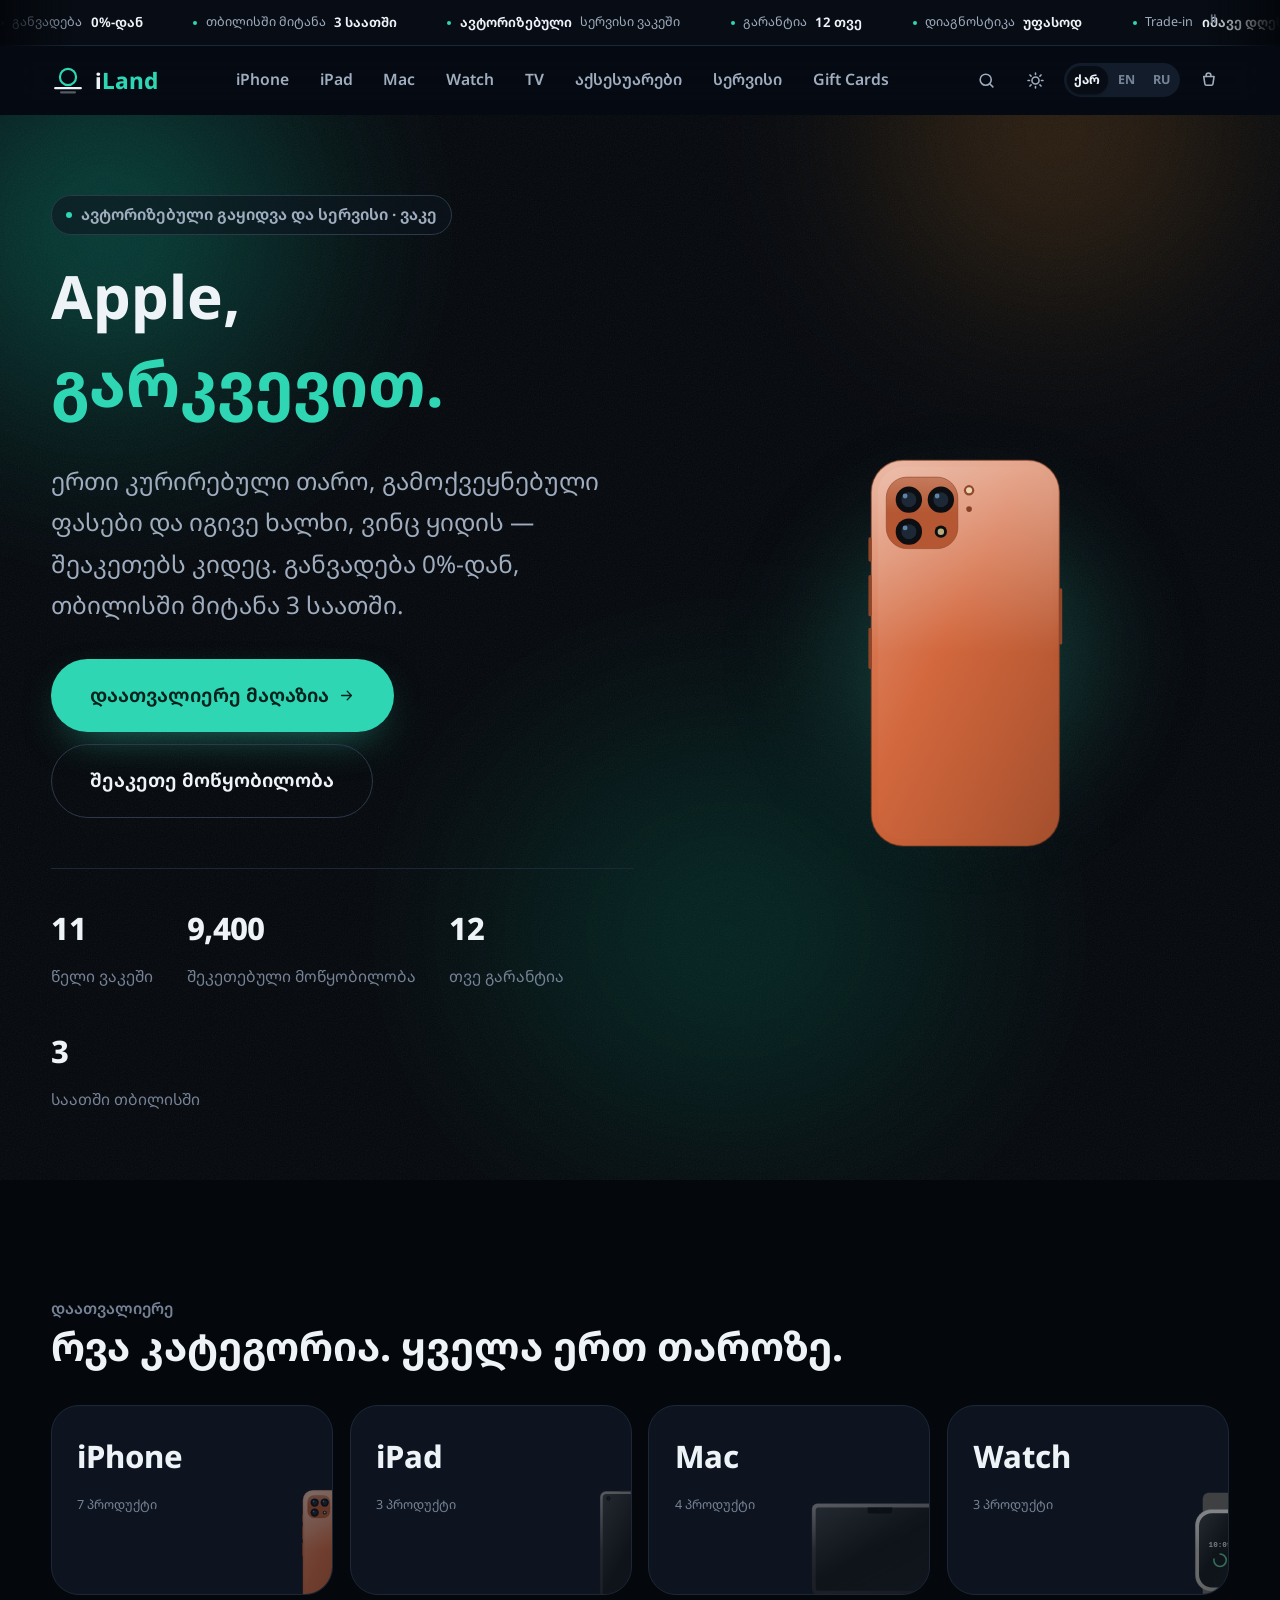
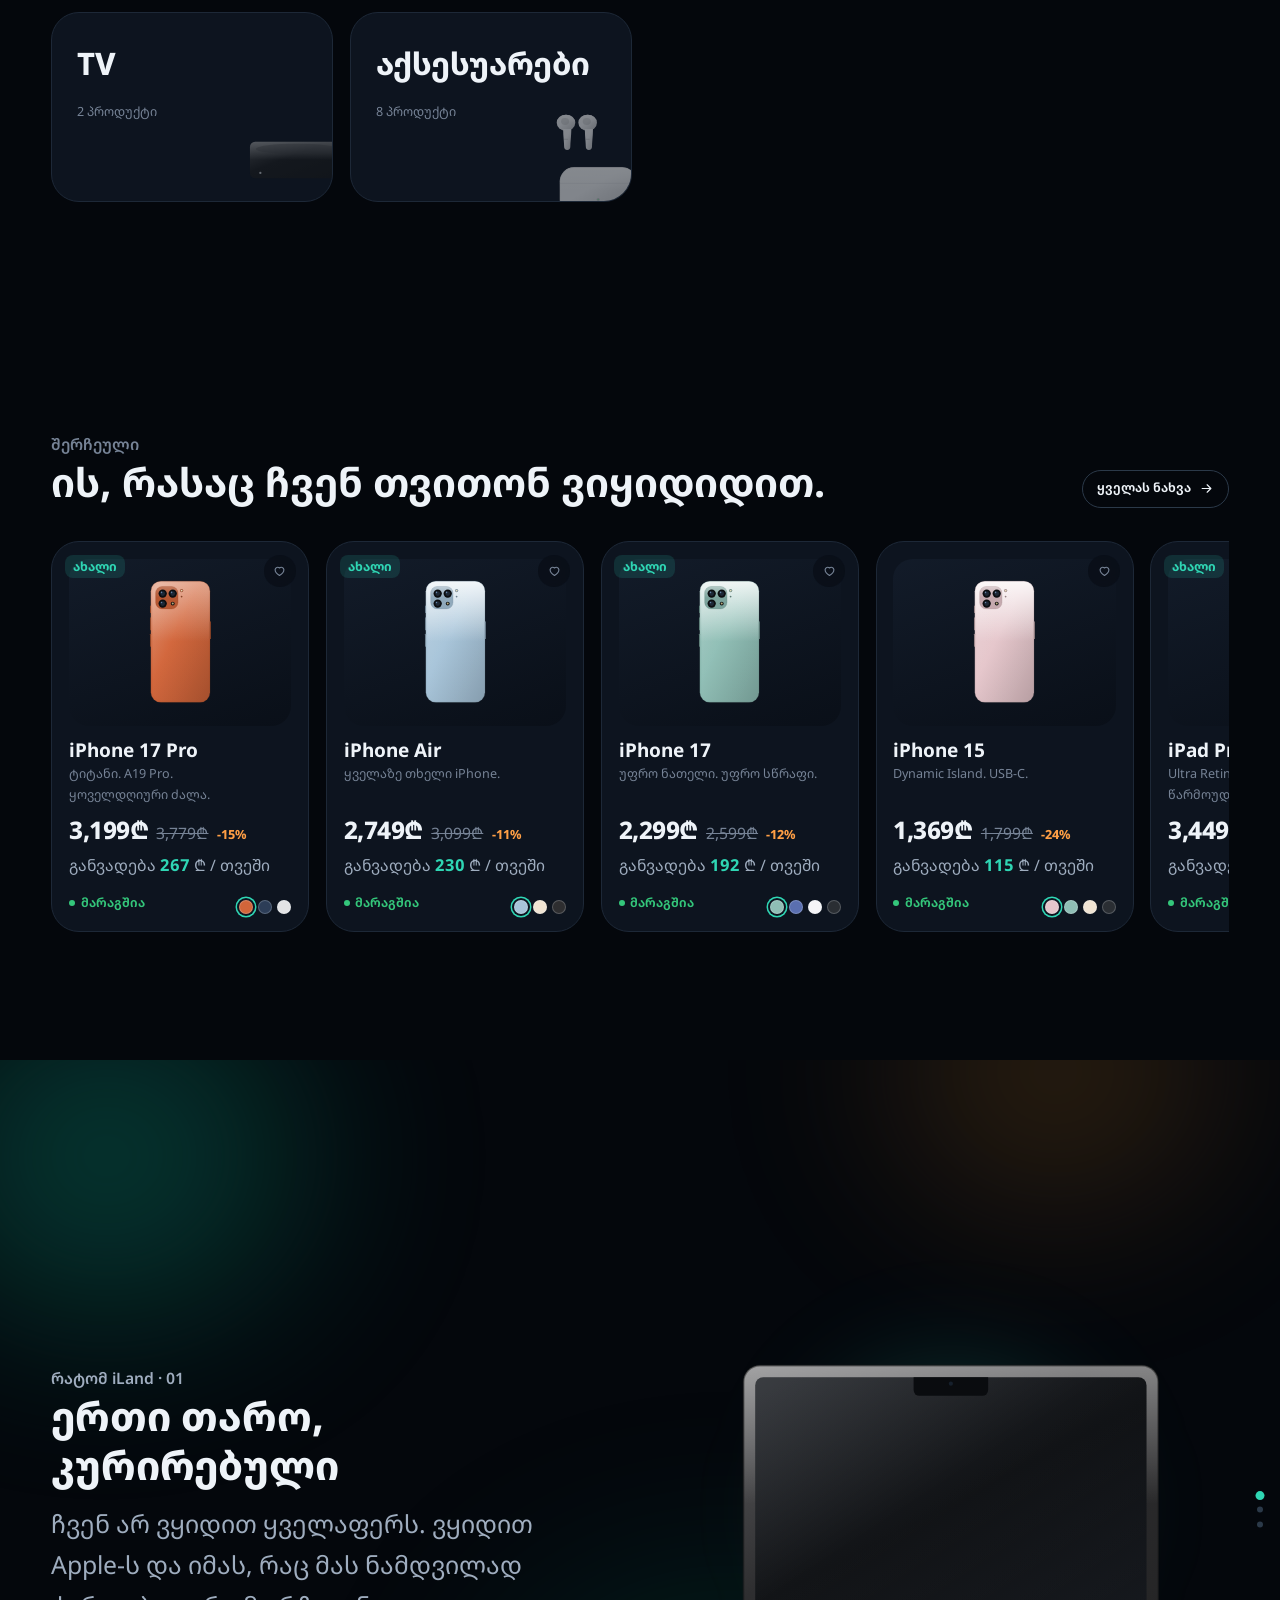
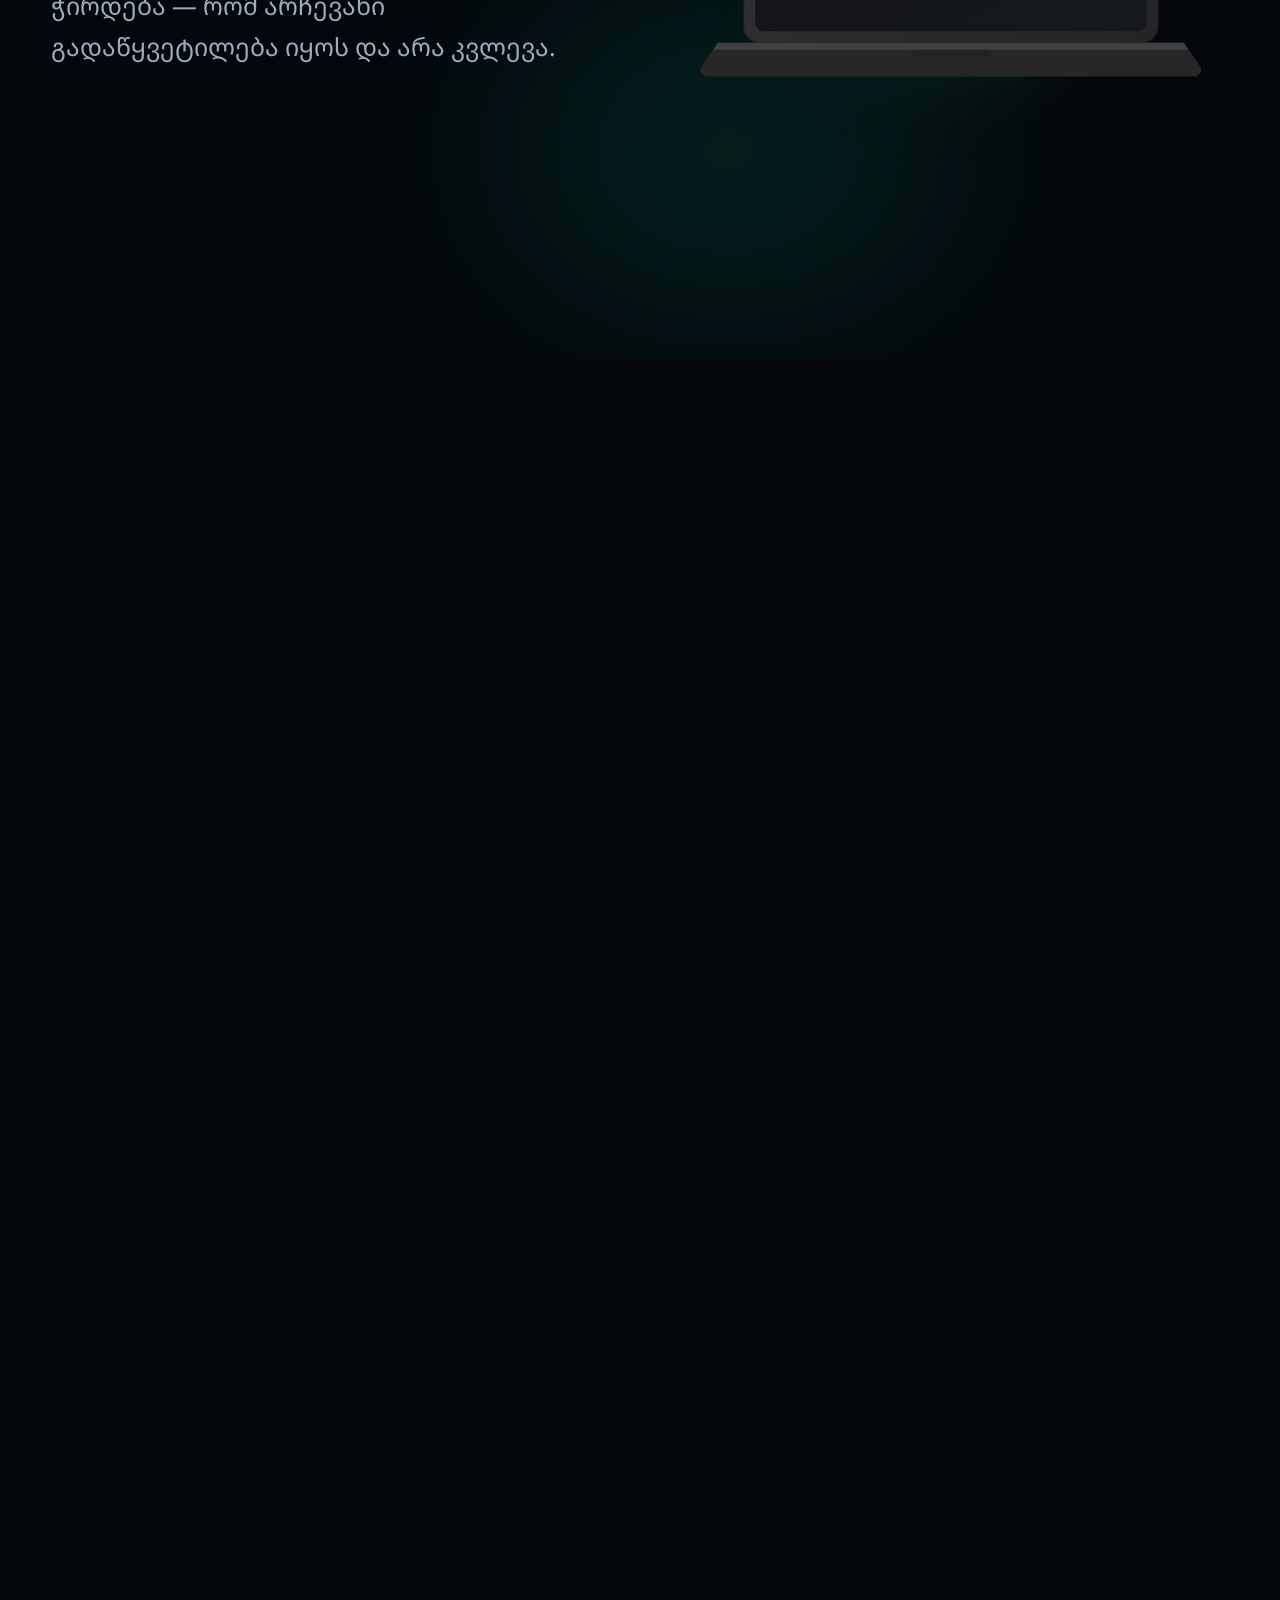
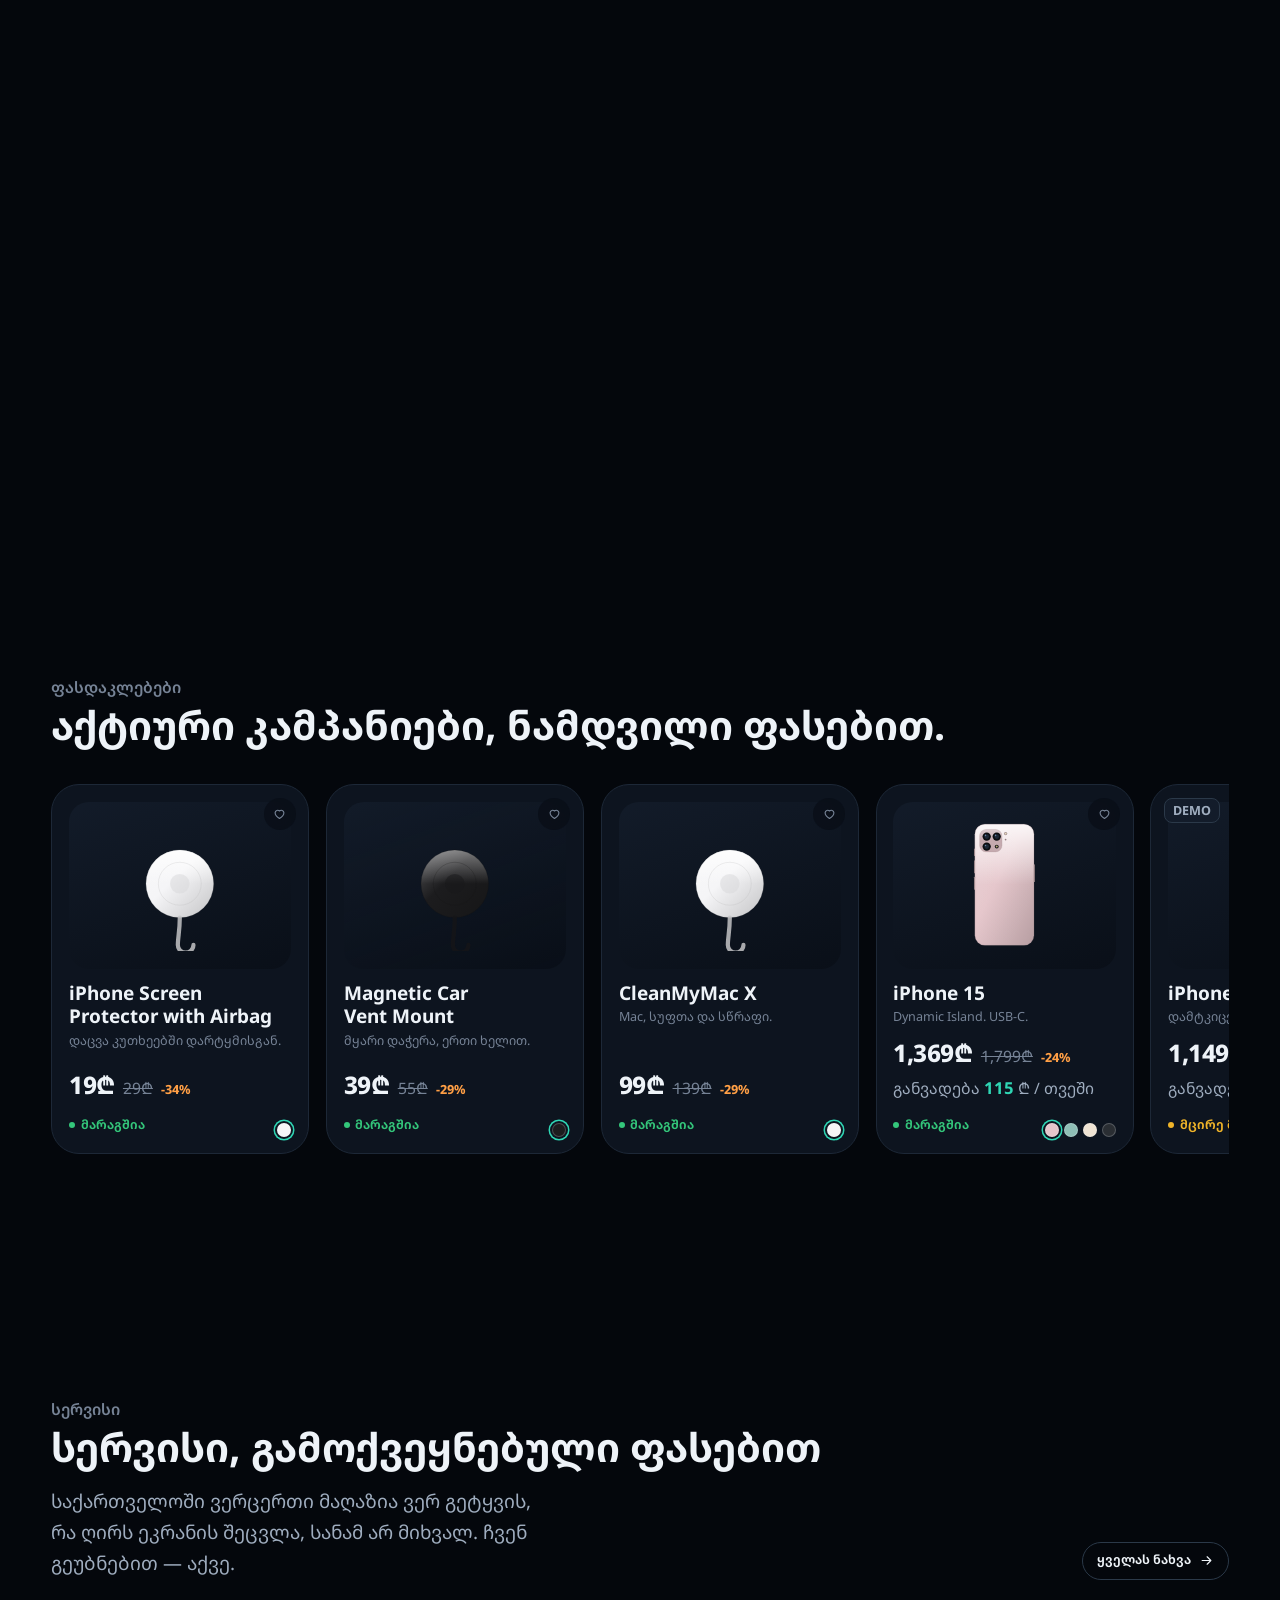
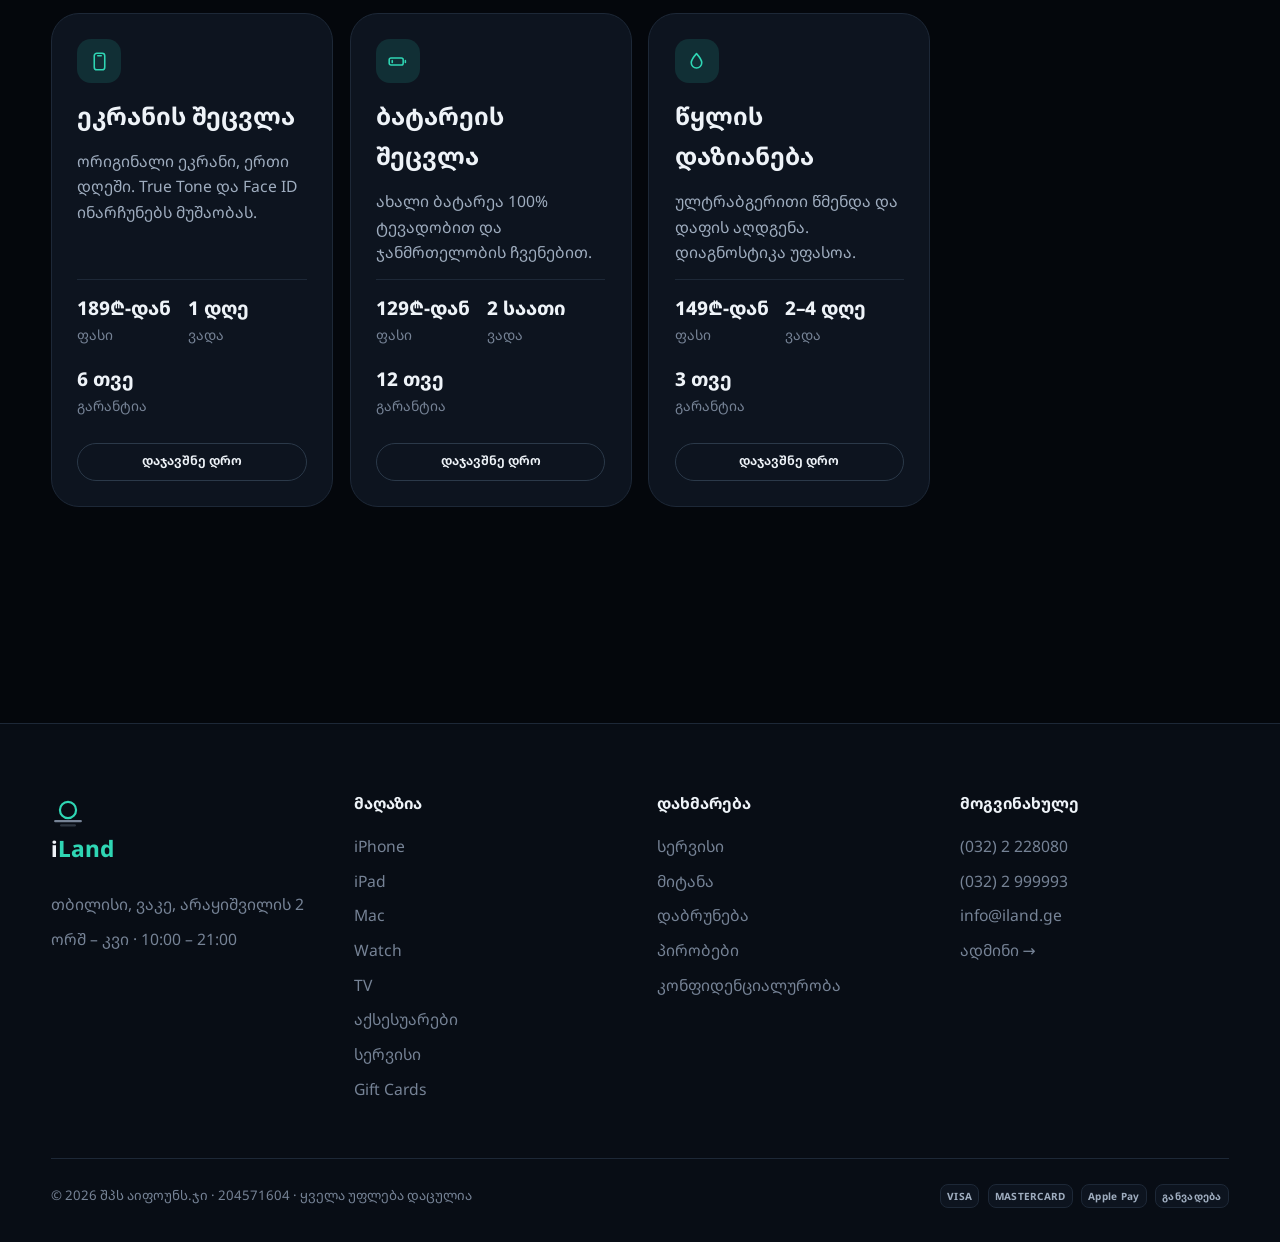
==== demo/index.html @ b112982d "iLand rebrand: brandbook, storefront demo and CMS panel Replaces the Bootstrap 4 + jQuery site with " ====
<!doctype html>
<html lang="ka" data-theme="dark">
<head>
<meta charset="utf-8">
<meta name="viewport" content="width=device-width, initial-scale=1, viewport-fit=cover">
<title>iLand — Apple საქართველოში</title>
<meta name="description" content="iLand — Apple-ის ავტორიზებული გაყიდვა და სერვისი თბილისში. განვადება 0%-დან, ორიგინალი ნაწილები, 12 თვე გარანტია.">
<meta name="theme-color" content="#04070C">
<link rel="icon" href="data:image/svg+xml,%3Csvg xmlns='http://www.w3.org/2000/svg' viewBox='0 0 32 32'%3E%3Crect width='32' height='32' rx='8' fill='%2304070C'/%3E%3Cpath d='M6 20h20' stroke='%232FD6B4' stroke-width='2.5' stroke-linecap='round'/%3E%3Ccircle cx='16' cy='13' r='5' fill='none' stroke='%232FD6B4' stroke-width='2.5'/%3E%3C/svg%3E">
<link rel="preconnect" href="https://fonts.googleapis.com">
<link rel="preconnect" href="https://fonts.gstatic.com" crossorigin>
<link rel="stylesheet" href="css/tokens.css">
<link rel="stylesheet" href="css/app.css">
</head>
<body>

<a class="skip" href="#main">გადადი მთავარ შიგთავსზე</a>
<div class="progress" aria-hidden="true"></div>

<!-- ── announcement ─────────────────────────────────────────────────────── -->
<div class="marquee" id="marquee" style="position:relative">
  <div class="marquee__track" id="marqueeTrack"></div>
  <button class="marquee__pause" id="marqueePause" aria-pressed="false" aria-label="შეაჩერე ლენტა">⏸</button>
</div>

<!-- ── navigation ───────────────────────────────────────────────────────── -->
<header class="nav" id="nav">
  <div class="wrap nav__inner">
    <a href="#/" class="logo" aria-label="iLand — მთავარი">
      <svg viewBox="0 0 40 40" fill="none" aria-hidden="true">
        <circle class="logo__ring" cx="20" cy="16.5" r="9.5" stroke="currentColor" stroke-width="2.6"
                style="color:var(--accent)" stroke-linecap="round" transform="rotate(-90 20 16.5)"/>
        <path d="M5 29.5h30" stroke="var(--text)" stroke-width="2.8" stroke-linecap="round"/>
        <path d="M12 34.5h16" stroke="var(--text)" stroke-width="2.8" stroke-linecap="round" opacity=".35"/>
      </svg>
      <span class="logo__word">i<b>Land</b></span>
    </a>

    <nav class="nav__list" id="navList" aria-label="კატეგორიები"></nav>

    <div class="nav__tools" style="position:relative">
      <button class="icon-btn nav__burger" id="menuBtn" aria-label="მენიუ" aria-expanded="false">
        <svg viewBox="0 0 24 24" fill="none" stroke="currentColor" stroke-width="2" stroke-linecap="round">
          <path d="M4 7h16M4 12h16M4 17h16"/>
        </svg>
      </button>
      <button class="icon-btn" id="searchBtn" aria-label="ძებნა" aria-expanded="false">
        <svg viewBox="0 0 24 24" fill="none" stroke="currentColor" stroke-width="2" stroke-linecap="round">
          <circle cx="11" cy="11" r="7"/><path d="m20 20-3.6-3.6"/>
        </svg>
      </button>

      <button class="icon-btn" id="themeBtn" aria-label="თემის შეცვლა">
        <svg viewBox="0 0 24 24" fill="none" stroke="currentColor" stroke-width="2" stroke-linecap="round" id="themeIcon">
          <circle cx="12" cy="12" r="4.5"/>
          <path d="M12 2.5v2M12 19.5v2M2.5 12h2M19.5 12h2M5 5l1.4 1.4M17.6 17.6 19 19M19 5l-1.4 1.4M6.4 17.6 5 19"/>
        </svg>
      </button>

      <div class="lang" role="group" aria-label="ენა">
        <button data-lang="ka" aria-pressed="true">ქარ</button>
        <button data-lang="en" aria-pressed="false">EN</button>
        <button data-lang="ru" aria-pressed="false">RU</button>
      </div>

      <button class="icon-btn" id="cartBtn" aria-label="კალათა">
        <svg viewBox="0 0 24 24" fill="none" stroke="currentColor" stroke-width="2" stroke-linecap="round" stroke-linejoin="round">
          <path d="M6 7h13l-1.4 9.3a2 2 0 0 1-2 1.7H9.4a2 2 0 0 1-2-1.7L6 7Z"/>
          <path d="M9 7V5.5a3 3 0 0 1 6 0V7"/>
        </svg>
        <span class="cart-count" id="cartCount" data-n="0">0</span>
      </button>

      <div class="search-pop hide" id="searchPop">
        <input type="search" id="searchInput" placeholder="მოძებნე პროდუქტი…" autocomplete="off" aria-label="ძებნა">
        <div class="search-res" id="searchRes"></div>
      </div>
    </div>
  </div>
</header>

<!-- ── router outlet ────────────────────────────────────────────────────── -->
<main id="main"></main>

<!-- ── footer ───────────────────────────────────────────────────────────── -->
<footer class="foot">
  <div class="wrap">
    <div class="foot__grid" id="footGrid"></div>
    <div class="foot__bar">
      <span id="footLegal"></span>
      <div class="pay">
        <span>VISA</span><span>MASTERCARD</span><span>Apple&nbsp;Pay</span><span>განვადება</span>
      </div>
    </div>
  </div>
</footer>

<!-- ── cart drawer ──────────────────────────────────────────────────────── -->
<dialog class="drawer" id="cartDrawer" aria-label="კალათა">
  <div class="drawer__inner">
    <div class="drawer__head">
      <h2 class="drawer__title" id="cartTitle">კალათა</h2>
      <button class="icon-btn" id="cartClose" aria-label="დახურვა">
        <svg viewBox="0 0 24 24" fill="none" stroke="currentColor" stroke-width="2" stroke-linecap="round">
          <path d="m6 6 12 12M18 6 6 18"/>
        </svg>
      </button>
    </div>
    <div class="drawer__body" id="cartBody"></div>
    <div class="drawer__foot" id="cartFoot"></div>
  </div>
</dialog>

<!-- ── mobile menu ──────────────────────────────────────────────────────── -->
<dialog class="drawer drawer--left" id="menuDrawer" aria-label="მენიუ">
  <div class="drawer__inner">
    <div class="drawer__head">
      <span class="logo">
        <svg viewBox="0 0 40 40" fill="none" aria-hidden="true">
          <circle cx="20" cy="16.5" r="9.5" stroke="var(--accent)" stroke-width="2.6" stroke-linecap="round"/>
          <path d="M5 29.5h30" stroke="currentColor" stroke-width="2.8" stroke-linecap="round"/>
          <path d="M12 34.5h16" stroke="currentColor" stroke-width="2.8" stroke-linecap="round" opacity=".35"/>
        </svg>
        <span class="logo__word">i<b>Land</b></span>
      </span>
      <button class="icon-btn" id="menuClose" aria-label="დახურვა">
        <svg viewBox="0 0 24 24" fill="none" stroke="currentColor" stroke-width="2" stroke-linecap="round">
          <path d="m6 6 12 12M18 6 6 18"/>
        </svg>
      </button>
    </div>
    <div class="drawer__body"><nav id="menuList" aria-label="კატეგორიები"></nav></div>
    <div class="drawer__foot" id="menuFoot"></div>
  </div>
</dialog>

<!-- ── repair booking ───────────────────────────────────────────────────── -->
<dialog class="drawer" id="bookDrawer" aria-label="სერვისზე ჩაწერა">
  <div class="drawer__inner">
    <div class="drawer__head">
      <h2 class="drawer__title" id="bookTitle">სერვისზე ჩაწერა</h2>
      <button class="icon-btn" id="bookClose" aria-label="დახურვა">
        <svg viewBox="0 0 24 24" fill="none" stroke="currentColor" stroke-width="2" stroke-linecap="round">
          <path d="m6 6 12 12M18 6 6 18"/>
        </svg>
      </button>
    </div>
    <div class="drawer__body" id="bookBody"></div>
    <div class="drawer__foot" id="bookFoot"></div>
  </div>
</dialog>

<div class="toast-zone" id="toastZone" aria-live="polite" aria-atomic="false"></div>

<script type="module" src="js/app.js"></script>
</body>
</html>
---- demo/css/tokens.css ----
/* ==========================================================================
   iLand — design tokens
   One file, one source of truth. Everything downstream (storefront, admin,
   brandbook) reads these variables and nothing else.

   Typography here is not decoration — it encodes hard rules about setting
   Mkhedruli (ქართული) next to Latin. Read the :lang(ka) blocks before
   changing anything: Georgian has no uppercase, no italic, and needs both
   more leading and more size than the Latin at the same nominal step.
   ========================================================================== */

/* --------------------------------------------------------------- fonts --- */
/* Noto Sans Georgian is the only free variable face that sets Mkhedruli AND
   Latin from one design, with a real 900 for display. Noto Sans carries
   Russian, because Noto Sans Georgian ships cyrillic-ext but NOT base
   Cyrillic. Both are the same Noto skeleton, so the seam is invisible.
   The lari sign ₾ (U+20BE) lives in latin-ext — never subset it away. */
@import url('https://fonts.googleapis.com/css2?family=Noto+Sans+Georgian:wght@100..900&family=Noto+Sans:ital,wght@0,100..900;1,100..900&family=JetBrains+Mono:wght@300..700&display=swap');

:root {
  --font-display: 'Noto Sans Georgian', 'Noto Sans', system-ui, -apple-system,
                  BlinkMacSystemFont, 'Segoe UI', Sylfaen, 'BPG Arial', 'BPG Glaho', sans-serif;
  --font-text: var(--font-display);
  --font-mono: 'JetBrains Mono', ui-monospace, SFMono-Regular, 'SF Mono', Menlo, monospace;

  /* ------------------------------------------------------------ palette --- */
  /* Deep water → shoreline. The island read, taken seriously: a night-sea
     ground, a lit horizon accent, warm sand for the human moments. Nobody in
     the Georgian Apple market owns a colour except Zoommer's violet — and that
     one reads cheap. */

  /* Ground — the sea at depth */
  --abyss:      #04070C;   /* page base, dark mode                          */
  --deep:       #080D15;   /* raised surface                                */
  --trench:     #0D141F;   /* card                                          */
  --shelf:      #131C2A;   /* hover / input                                 */
  --tide:       #1D2837;   /* hairline on dark                              */

  /* Signal — bioluminescence at the waterline */
  --lume-100:   #D6FBF2;
  --lume-300:   #7FEFD8;
  --lume:       #2FD6B4;   /* PRIMARY. CTA, focus, price-drop, live states.  */
  --lume-700:   #12806A;   /* light-mode accent — see contrast note below    */
  --lume-900:   #0A5346;

  /* Horizon — the sun on the water, used for offers and warmth */
  --sun-300:    #FFD9A8;
  --sun:        #FF9F45;   /* SECONDARY. Sale, promo, urgency.              */
  --sun-700:    #A85610;   /* light-mode promo — see contrast note below     */

  /* Sand — light mode ground */
  --sand-50:    #FBFAF7;
  --sand-100:   #F4F1EA;
  --sand-200:   #E7E2D7;
  --sand-300:   #D3CCBC;

  /* Ink — text on light */
  --ink:        #0B1119;
  --ink-2:      #3C4654;
  --ink-3:      #66707F;   /* 4.80:1 on --sand-50 — AA (was #6B7688 at 4.40) */

  /* Status */
  --ok:         #34C77B;
  --warn:       #F0B429;
  --danger:     #F0554C;

  /* ------------------------------------------------ semantic (dark = default) */
  --bg:            var(--abyss);
  --bg-raised:     var(--deep);
  --surface:       var(--trench);
  --surface-2:     var(--shelf);
  --line:          var(--tide);
  --line-strong:   #2B3949;
  --text:          #EEF3F8;
  --text-2:        #9FADBF;
  --text-3:        #768396;   /* 4.80:1 on --surface — AA (was #6B7B8F at 4.27) */
  --accent:        var(--lume);
  --accent-ink:    #04211B;   /* text ON accent — 12.4:1 against --lume     */
  --accent-soft:   color-mix(in oklab, var(--lume) 14%, transparent);
  --promo:         var(--sun);
  --promo-ink:     #2B1400;
  --glass:         color-mix(in oklab, var(--deep) 72%, transparent);
  --shadow-1:      0 1px 2px rgb(0 0 0 / .40);
  --shadow-2:      0 12px 32px -12px rgb(0 0 0 / .60);
  --shadow-3:      0 32px 80px -28px rgb(0 0 0 / .72);
  --shadow-accent: 0 16px 44px -18px color-mix(in oklab, var(--lume) 60%, transparent);
}

/* ------------------------------------------------------------ light mode --- */
:root[data-theme='light'] {
  --bg:            var(--sand-50);
  --bg-raised:     #FFFFFF;
  --surface:       #FFFFFF;
  --surface-2:     var(--sand-100);
  --line:          var(--sand-200);
  --line-strong:   var(--sand-300);
  --text:          var(--ink);
  --text-2:        var(--ink-2);
  --text-3:        var(--ink-3);
  /* Light mode needs its own accent: --lume #2FD6B4 is beautiful on the abyss
     and unreadable on sand. The earlier value here (#14957C) measured only
     3.58:1 as text on --sand-50 and 3.74:1 under white — both below the 4.5:1
     AA floor for body text. #12806A measures 4.66:1 as text and 4.86:1 with
     white on it; #A85610 replaces #C46A18 (3.71:1) at 5.03:1 / 5.25:1. */
  --accent:        var(--lume-700);      /* 4.66:1 on --sand-50 — AA          */
  --accent-ink:    #FFFFFF;              /* 4.86:1 on --accent — AA           */
  --accent-soft:   color-mix(in oklab, var(--lume-700) 12%, transparent);
  --promo:         var(--sun-700);       /* 5.03:1 on --sand-50 — AA          */
  --promo-ink:     #FFFFFF;              /* 5.25:1 on --promo — AA            */
  --glass:         color-mix(in oklab, #FFFFFF 74%, transparent);
  --shadow-1:      0 1px 2px rgb(11 17 25 / .06);
  --shadow-2:      0 12px 32px -14px rgb(11 17 25 / .16);
  --shadow-3:      0 32px 80px -30px rgb(11 17 25 / .22);
  --shadow-accent: 0 16px 44px -20px color-mix(in oklab, var(--lume-700) 44%, transparent);
}

/* ------------------------------------------------------------- type scale --- */
/* Fluid, clamped, 320px → 1600px. Georgian gets its own overrides below. */
:root {
  --step--2: clamp(0.69rem, 0.67rem + 0.11vw, 0.75rem);
  --step--1: clamp(0.83rem, 0.79rem + 0.19vw, 0.94rem);
  --step-0:  clamp(1rem,    0.95rem + 0.25vw, 1.13rem);
  --step-1:  clamp(1.2rem,  1.11rem + 0.44vw, 1.5rem);
  --step-2:  clamp(1.44rem, 1.29rem + 0.73vw, 2rem);
  --step-3:  clamp(1.73rem, 1.5rem + 1.14vw,  2.66rem);
  --step-4:  clamp(2.07rem, 1.72rem + 1.75vw, 3.55rem);
  --step-5:  clamp(2.49rem, 1.96rem + 2.63vw, 4.73rem);
  --step-6:  clamp(2.99rem, 2.2rem + 3.92vw,  6.31rem);
  --step-7:  clamp(3.58rem, 2.42rem + 5.79vw, 8.41rem);

  /* ------------------------------------------------------------- spacing --- */
  --sp-1: 0.25rem;  --sp-2: 0.5rem;   --sp-3: 0.75rem;  --sp-4: 1rem;
  --sp-5: 1.5rem;   --sp-6: 2rem;     --sp-7: 3rem;     --sp-8: 4rem;
  --sp-9: 6rem;     --sp-10: 8rem;    --sp-11: 12rem;

  --gutter: clamp(1.25rem, 4vw, 4rem);
  --measure: 68ch;
  --page: 88rem;

  /* -------------------------------------------------------------- radii --- */
  --r-1: 8px;  --r-2: 14px;  --r-3: 20px;  --r-4: 28px;  --r-5: 40px;
  --r-pill: 999px;

  /* ------------------------------------------------------------- motion --- */
  /* Curves are named for their job. If unsure, --e-quiet at 180ms. */
  --e-quiet:     cubic-bezier(0.40, 0.00, 0.20, 1.00); /* default state change */
  --e-reveal:    cubic-bezier(0.16, 1.00, 0.30, 1.00); /* entrances 500–900ms  */
  --e-swift:     cubic-bezier(0.22, 1.00, 0.36, 1.00); /* on-screen response   */
  --e-exit:      cubic-bezier(0.55, 0.00, 1.00, 0.45); /* departures, ~40% off */
  --e-pop:       cubic-bezier(0.34, 1.56, 0.64, 1.00); /* confirmations only   */
  --e-cinematic: cubic-bezier(0.83, 0.00, 0.17, 1.00); /* viewport-scale moves */

  --t-fast: 140ms;
  --t-base: 220ms;
  --t-slow: 480ms;
  --t-reveal: 760ms;

  --nav-h: 68px;
  --z-nav: 100;  --z-drawer: 200;  --z-toast: 300;
}

/* A truer spring where the browser supports linear() — degrades to the bezier. */
@supports (transition-timing-function: linear(0, 1)) {
  :root {
    --e-pop: linear(0, 0.402 7.4%, 0.842 15.3%, 1.183 24.2%, 1.226, 1.168 34.3%,
                    1.056 42.4%, 0.994 48.5%, 1.001 63.6%, 1.006 79.8%, 1);
  }
}

/* ==========================================================================
   Script-aware typography
   These blocks are the difference between a site that looks Georgian-native
   and one that looks machine-translated.
   ========================================================================== */

/* Georgian: no uppercase exists, so casing utilities must be neutralised.
   Mkhedruli's body height sits between Latin x-height and cap-height, so at an
   identical font-size it reads smaller and lighter — bump it ~5%. Its tall
   ascenders (ბ ზ ფ ჰ ლ) and deep descenders (გ ყ ც ძ ჭ ჯ ღ) collide at Latin
   leading, so it needs more line-height. Negative tracking closes the round
   counters of ო ფ ღ ძ and turns words to mush — never apply it. */
:lang(ka) {
  font-size: 1.05em;
  line-height: 1.65;
  letter-spacing: 0;
  hyphens: none;
  overflow-wrap: anywhere;
  text-wrap: pretty;
  font-variant-caps: normal;
}

/* Georgian has no italic tradition and Noto ships none — the browser would
   synthesise a sheared Mkhedruli that natives read as broken. Use weight. */
:lang(ka) em,
:lang(ka) i {
  font-style: normal;
  font-weight: 600;
}

/* Eyebrows / labels: letterspaced caps in Latin and Cyrillic, plain in Georgian. */
.eyebrow {
  font-size: var(--step--1);
  font-weight: 600;
  color: var(--text-3);
}
:lang(en) .eyebrow,
:lang(ru) .eyebrow {
  text-transform: uppercase;
  letter-spacing: 0.10em;
}
:lang(ka) .eyebrow {
  text-transform: none;
  letter-spacing: 0;
  font-weight: 600;
}

/* Display type. Latin can take tight tracking and 1.05 leading; Georgian cannot. */
.display {
  font-family: var(--font-display);
  font-weight: 800;
  line-height: 1.04;
  letter-spacing: -0.028em;
  text-wrap: balance;
}
:lang(ka) .display {
  font-weight: 700;
  line-height: 1.2;
  letter-spacing: 0;
  text-wrap: pretty;
}

/* Money and spec tables must never reflow as digits change. Mkhedruli has no
   digits of its own — Georgian uses Western Arabic numerals, so the price and
   the label are rendered by the same face and there is no mid-string jump. */
.num,
.price,
.spec-value {
  font-variant-numeric: tabular-nums lining-nums;
  font-feature-settings: 'tnum' 1, 'lnum' 1;
}

/* ------------------------------------------------------------------ reset --- */
*, *::before, *::after { box-sizing: border-box; }

html {
  -webkit-text-size-adjust: 100%;
  /* Never `scroll-behavior: smooth` globally — it desynchronises the scrollbar,
     breaks PageDown/Home/End and corrupts scroll-timeline accuracy. Opt in
     per-anchor instead. */
}

body {
  margin: 0;
  background: var(--bg);
  color: var(--text);
  font-family: var(--font-text);
  font-size: var(--step-0);
  line-height: 1.55;
  font-synthesis-weight: none;
  -webkit-font-smoothing: antialiased;
  text-rendering: optimizeLegibility;
}

h1, h2, h3, h4, h5, h6, p, figure, blockquote, dl, dd { margin: 0; }
ul[class], ol[class] { list-style: none; margin: 0; padding: 0; }
img, svg, video { display: block; max-width: 100%; }
button, input, select, textarea { font: inherit; color: inherit; }
a { color: inherit; text-decoration: none; }

:focus-visible {
  outline: 2px solid var(--accent);
  outline-offset: 3px;
  border-radius: var(--r-1);
}

::selection { background: var(--accent); color: var(--accent-ink); }

/* ---------------------------------------------------------- reduced motion --- */
/* Deliberately NOT the blanket `* { animation: none !important }` rule — that
   looks responsible and is a bug: any reveal whose resting state is opacity:0
   becomes permanently invisible. Instead, resting states are authored visible
   and only the ambient/decorative motion is switched off, per component. */
@media (prefers-reduced-motion: reduce) {
  :root {
    --t-fast: 1ms; --t-base: 1ms; --t-slow: 1ms; --t-reveal: 1ms;
  }
  .ambient,
  .marquee__track,
  .aurora {
    animation: none !important;
  }
  [data-reveal] {
    opacity: 1 !important;
    transform: none !important;
    clip-path: none !important;
  }
}
---- demo/css/app.css ----
/* ==========================================================================
   iLand — storefront components
   Depends only on tokens.css. No framework, no CDN, no build step.
   ========================================================================== */

/* ------------------------------------------------------------- primitives --- */

.wrap {
  width: min(100% - var(--gutter) * 2, var(--page));
  margin-inline: auto;
}
.wrap--wide { width: min(100% - var(--gutter), 108rem); }

.stack > * + * { margin-top: var(--flow, var(--sp-4)); }

.section {
  padding-block: clamp(var(--sp-8), 9vw, var(--sp-10));
}

.section__head {
  display: flex;
  flex-wrap: wrap;
  align-items: end;
  justify-content: space-between;
  gap: var(--sp-4);
  margin-bottom: var(--sp-6);
}

.section__title {
  font-size: var(--step-3);
  font-weight: 750;
  letter-spacing: -0.024em;
  line-height: 1.1;
}
:lang(ka) .section__title { letter-spacing: 0; line-height: 1.25; font-weight: 700; }

.section__sub {
  color: var(--text-2);
  max-width: 46ch;
  font-size: var(--step-0);
}

.skip {
  position: absolute;
  left: var(--sp-4);
  top: -100px;
  z-index: 999;
  background: var(--accent);
  color: var(--accent-ink);
  padding: var(--sp-3) var(--sp-5);
  border-radius: var(--r-2);
  font-weight: 650;
  transition: top var(--t-base) var(--e-swift);
}
.skip:focus { top: var(--sp-4); }

.sr {
  position: absolute; width: 1px; height: 1px; padding: 0; margin: -1px;
  overflow: hidden; clip-path: inset(50%); white-space: nowrap;
}

/* ---------------------------------------------------------------- buttons --- */

.btn {
  --btn-bg: var(--surface-2);
  --btn-fg: var(--text);
  display: inline-flex;
  align-items: center;
  justify-content: center;
  gap: var(--sp-2);
  padding: 0.85em 1.5em;
  border: 1px solid transparent;
  border-radius: var(--r-pill);
  background: var(--btn-bg);
  color: var(--btn-fg);
  font-weight: 650;
  font-size: var(--step--1);
  cursor: pointer;
  white-space: nowrap;
  position: relative;
  isolation: isolate;
  /* Named properties only — `transition: all` animates layout props you never
     intended and thrashes on content reflow. */
  transition: background-color var(--t-base) var(--e-quiet),
              color var(--t-base) var(--e-quiet),
              border-color var(--t-base) var(--e-quiet),
              box-shadow var(--t-base) var(--e-quiet),
              translate var(--t-base) var(--e-swift),
              scale var(--t-fast) var(--e-swift);
}
.btn:hover { translate: 0 -2px; }
.btn:active { scale: 0.98; translate: 0 0; transition-duration: 60ms; }

.btn--primary {
  --btn-bg: var(--accent);
  --btn-fg: var(--accent-ink);
  box-shadow: var(--shadow-accent);
}
.btn--primary:hover { box-shadow: 0 20px 52px -18px color-mix(in oklab, var(--accent) 72%, transparent); }

.btn--ghost {
  --btn-bg: transparent;
  border-color: var(--line-strong);
}
.btn--ghost:hover { --btn-bg: var(--surface-2); border-color: var(--accent); }

.btn--promo { --btn-bg: var(--promo); --btn-fg: var(--promo-ink); }

.btn--lg { padding: 1.05em 2em; font-size: var(--step-0); }
.btn--sm { padding: 0.6em 1.1em; font-size: var(--step--2); }
.btn--block { width: 100%; }

.btn[disabled] { opacity: 0.45; cursor: not-allowed; translate: none; }

/* Magnetic pull — additive, fine pointers only. */
@media (hover: hover) and (pointer: fine) {
  .btn--magnetic {
    translate: calc(var(--dx, 0) * 0.22px) calc(var(--dy, 0) * 0.22px);
    transition: translate var(--t-slow) var(--e-swift);
  }
  .btn--magnetic:hover { transition-duration: 90ms; }
}

/* ------------------------------------------------------------------ chips --- */

.chip {
  display: inline-flex;
  align-items: center;
  gap: var(--sp-2);
  padding: 0.42em 0.9em;
  border-radius: var(--r-pill);
  border: 1px solid var(--line);
  background: var(--surface);
  color: var(--text-2);
  font-size: var(--step--1);
  font-weight: 600;
  cursor: pointer;
  transition: color var(--t-base) var(--e-quiet),
              border-color var(--t-base) var(--e-quiet),
              background-color var(--t-base) var(--e-quiet);
}
.chip:hover { color: var(--text); border-color: var(--line-strong); }
.chip[aria-pressed='true'],
.chip.is-on {
  background: var(--accent);
  border-color: var(--accent);
  color: var(--accent-ink);
}

.badge {
  display: inline-flex;
  align-items: center;
  gap: 0.35em;
  padding: 0.3em 0.65em;
  border-radius: var(--r-1);
  font-size: var(--step--2);
  font-weight: 700;
  letter-spacing: 0.01em;
  /* Not line-height:1 — Mkhedruli's ascenders (ხ ლ) and descenders (ყ ც ჯ)
     sit outside the em box and get cropped by the pill at a ratio of 1. */
  line-height: 1.2;
}
:lang(ka) .badge { letter-spacing: 0; }
.badge--new    { background: var(--accent-soft); color: var(--accent); }
.badge--sale   { background: var(--promo); color: var(--promo-ink); }
.badge--demo   { background: var(--surface-2); color: var(--text-2); border: 1px solid var(--line-strong); }
.badge--best   { background: color-mix(in oklab, var(--sun) 18%, transparent); color: var(--promo); }

/* -------------------------------------------------------------- announce --- */

.marquee {
  overflow: hidden;
  border-bottom: 1px solid var(--line);
  background: var(--bg-raised);
  -webkit-mask-image: linear-gradient(90deg, transparent, #000 6%, #000 94%, transparent);
          mask-image: linear-gradient(90deg, transparent, #000 6%, #000 94%, transparent);
}
.marquee__track {
  display: flex;
  width: max-content;
  gap: var(--sp-7);
  padding-block: 0.7rem;
  animation: slide 42s linear infinite;
}
.marquee:hover .marquee__track,
.marquee.is-paused .marquee__track { animation-play-state: paused; }

@keyframes slide { to { transform: translate3d(-50%, 0, 0); } }

.marquee__item {
  display: inline-flex;
  align-items: center;
  gap: var(--sp-2);
  font-size: var(--step--2);
  color: var(--text-2);
  white-space: nowrap;
}
.marquee__item b { color: var(--text); font-weight: 650; }
.marquee__dot { width: 4px; height: 4px; border-radius: 50%; background: var(--accent); }

.marquee__pause {
  position: absolute; right: var(--gutter); top: 0.35rem;
  background: none; border: 0; color: var(--text-3);
  cursor: pointer; font-size: var(--step--2); padding: 0.2rem 0.5rem;
  border-radius: var(--r-1);
}
.marquee__pause:hover { color: var(--text); background: var(--surface-2); }

/* -------------------------------------------------------------------- nav --- */

.nav {
  position: sticky;
  top: 0;
  z-index: var(--z-nav);
  background: color-mix(in oklab, var(--bg) 86%, transparent);
  border-bottom: 1px solid transparent;
  transition: background-color var(--t-slow) var(--e-quiet),
              border-color var(--t-slow) var(--e-quiet),
              box-shadow var(--t-slow) var(--e-quiet);
}
@supports ((backdrop-filter: blur(1px)) or (-webkit-backdrop-filter: blur(1px))) {
  .nav {
    background: var(--glass);
    -webkit-backdrop-filter: blur(20px) saturate(1.6);
            backdrop-filter: blur(20px) saturate(1.6);
  }
}
.nav.is-stuck {
  border-bottom-color: var(--line);
  box-shadow: var(--shadow-2);
}

.nav__inner {
  display: flex;
  align-items: center;
  gap: var(--sp-5);
  height: var(--nav-h);
}

.nav__list {
  display: flex;
  align-items: center;
  gap: var(--sp-1);
  margin-inline: auto;
}
.nav__link {
  position: relative;
  padding: 0.5em 0.85em;
  border-radius: var(--r-pill);
  font-size: var(--step--1);
  font-weight: 600;
  color: var(--text-2);
  transition: color var(--t-base) var(--e-quiet), background-color var(--t-base) var(--e-quiet);
}
.nav__link:hover { color: var(--text); background: var(--surface-2); }
.nav__link[aria-current='page'] { color: var(--text); }
.nav__link[aria-current='page']::after {
  content: '';
  position: absolute;
  left: 50%; bottom: 0.15em;
  width: 16px; height: 2px;
  translate: -50% 0;
  border-radius: 2px;
  background: var(--accent);
}

.nav__tools { display: flex; align-items: center; gap: var(--sp-2); }

.icon-btn {
  display: grid;
  place-items: center;
  width: 40px; height: 40px;
  border-radius: 50%;
  border: 1px solid transparent;
  background: transparent;
  color: var(--text-2);
  cursor: pointer;
  position: relative;
  transition: color var(--t-base) var(--e-quiet), background-color var(--t-base) var(--e-quiet);
}
.icon-btn:hover { color: var(--text); background: var(--surface-2); }
.icon-btn svg { width: 19px; height: 19px; }

.cart-count {
  position: absolute;
  top: 2px; right: 0;
  min-width: 18px; height: 18px;
  padding-inline: 4px;
  display: grid; place-items: center;
  border-radius: var(--r-pill);
  background: var(--accent);
  color: var(--accent-ink);
  font-size: 10px;
  font-weight: 800;
  font-variant-numeric: tabular-nums;
  border: 2px solid var(--bg);
}
.cart-count.is-bump { animation: bump 400ms var(--e-pop); }
@keyframes bump { 0% { scale: 1; } 40% { scale: 1.45; } 100% { scale: 1; } }
.cart-count[data-n='0'] { display: none; }

.lang {
  display: flex;
  gap: 2px;
  padding: 3px;
  border-radius: var(--r-pill);
  background: var(--surface-2);
}
.lang button {
  border: 0; background: none; cursor: pointer;
  padding: 0.28em 0.62em;
  border-radius: var(--r-pill);
  font-size: var(--step--2);
  font-weight: 700;
  color: var(--text-3);
  transition: color var(--t-base) var(--e-quiet), background-color var(--t-base) var(--e-quiet);
}
.lang button[aria-pressed='true'] { background: var(--bg-raised); color: var(--text); box-shadow: var(--shadow-1); }

/* ------------------------------------------------------------------ logo --- */

.logo { display: flex; align-items: center; gap: 0.6rem; }
.logo svg { width: 34px; height: 34px; overflow: visible; }
.logo__word {
  font-size: 1.28rem;
  font-weight: 750;
  letter-spacing: -0.03em;
  color: var(--text);
}
.logo__word b { font-weight: 750; color: var(--accent); }

/* The horizon ring draws itself once on load. */
.logo__ring {
  stroke-dasharray: 190;
  stroke-dashoffset: 190;
  animation: draw 1.5s var(--e-reveal) 0.15s forwards;
}
@keyframes draw { to { stroke-dashoffset: 0; } }
@media (prefers-reduced-motion: reduce) { .logo__ring { animation: none; stroke-dashoffset: 0; } }

/* ------------------------------------------------------------------ hero --- */

.hero {
  position: relative;
  overflow: clip;
  padding-block: clamp(var(--sp-7), 6vw, var(--sp-9)) clamp(var(--sp-7), 5vw, var(--sp-8));
  isolation: isolate;
}

/* Aurora: replaces the old baked-JPEG banner. Fully translatable, fully
   responsive, weighs nothing, and every word of it is real selectable text. */
/* Blooms, not a wash. The ground must stay dark between them or the hero
   reads as a coloured rectangle instead of light on deep water. */
.aurora {
  position: absolute;
  inset: -20% -8% auto -8%;
  height: 118%;
  z-index: -2;
  filter: blur(90px) saturate(1.25);
  opacity: 0.38;
  animation: drift 26s ease-in-out infinite alternate;
  pointer-events: none;
}
.aurora::before,
.aurora::after {
  content: '';
  position: absolute;
  inset: 0;
  background:
    radial-gradient(26% 30% at 14% 26%, color-mix(in oklab, var(--lume) 78%, transparent), transparent 70%),
    radial-gradient(22% 26% at 78% 18%, color-mix(in oklab, var(--sun) 52%, transparent), transparent 70%),
    radial-gradient(30% 32% at 56% 82%, color-mix(in oklab, var(--lume-700) 66%, transparent), transparent 72%);
}
.aurora::after { animation: drift 34s ease-in-out infinite alternate-reverse; opacity: 0.55; }

@keyframes drift {
  from { transform: translate3d(-3%, -2%, 0) scale(1); }
  to   { transform: translate3d(4%, 3%, 0) scale(1.14); }
}

/* Film grain — kills gradient banding and reads photographic rather than CSS. */
.grain {
  position: absolute;
  inset: 0;
  z-index: -1;
  pointer-events: none;
  opacity: 0.16;
  mix-blend-mode: overlay;
  background-image: var(--grain-url);
  background-size: 180px 180px;
}
:root[data-theme='light'] .grain { opacity: 0.10; mix-blend-mode: multiply; }
:root[data-theme='light'] .aurora { opacity: 0.26; }

.hero__grid {
  display: grid;
  grid-template-columns: 1fr;
  gap: var(--sp-7);
  align-items: center;
}
@media (min-width: 62rem) {
  .hero__grid { grid-template-columns: 1.05fr 0.95fr; gap: var(--sp-8); }
}

.hero__eyebrow {
  display: inline-flex;
  align-items: center;
  gap: var(--sp-2);
  padding: 0.4em 0.9em;
  border-radius: var(--r-pill);
  border: 1px solid var(--line-strong);
  background: color-mix(in oklab, var(--surface) 60%, transparent);
  font-size: var(--step--1);
  font-weight: 650;
  color: var(--text-2);
  margin-bottom: var(--sp-5);
}
.hero__eyebrow .dot {
  width: 6px; height: 6px; border-radius: 50%;
  background: var(--accent);
  box-shadow: 0 0 0 0 color-mix(in oklab, var(--accent) 70%, transparent);
  animation: pulse 2.4s var(--e-quiet) infinite;
}
@keyframes pulse {
  0%   { box-shadow: 0 0 0 0 color-mix(in oklab, var(--accent) 60%, transparent); }
  70%  { box-shadow: 0 0 0 9px transparent; }
  100% { box-shadow: 0 0 0 0 transparent; }
}

.hero__title {
  font-size: clamp(2.6rem, 1.5rem + 3.6vw, 5rem);
  font-weight: 820;
  line-height: 1.02;
  letter-spacing: -0.038em;
  text-wrap: balance;
}
/* Georgian runs longer than Latin at every string length and cannot take
   negative tracking, so it gets its own ceiling rather than inheriting one. */
:lang(ka) .hero__title {
  font-weight: 720;
  line-height: 1.18;
  letter-spacing: 0;
  font-size: clamp(2.2rem, 1.2rem + 3.1vw, 4.1rem);
}
.hero__title .lume { color: var(--accent); }

.hero__lede {
  margin-top: var(--sp-5);
  max-width: 44ch;
  font-size: var(--step-1);
  color: var(--text-2);
  line-height: 1.55;
}
:lang(ka) .hero__lede { line-height: 1.7; }

.hero__cta { display: flex; flex-wrap: wrap; gap: var(--sp-3); margin-top: var(--sp-6); }

.hero__stats {
  display: flex; flex-wrap: wrap; gap: var(--sp-6);
  margin-top: var(--sp-7);
  padding-top: var(--sp-6);
  border-top: 1px solid var(--line);
}
.hero__stat b {
  display: block;
  font-size: var(--step-2);
  font-weight: 780;
  letter-spacing: -0.02em;
  font-variant-numeric: tabular-nums;
}
.hero__stat span { font-size: var(--step--1); color: var(--text-3); }

/* Hero device stage */
.stage {
  position: relative;
  display: grid;
  place-items: center;
  min-height: 400px;
}
.stage__glow {
  position: absolute;
  width: 74%; aspect-ratio: 1;
  border-radius: 50%;
  background: radial-gradient(circle, color-mix(in oklab, var(--accent) 34%, transparent), transparent 66%);
  filter: blur(44px);
  z-index: -1;
}
.stage svg { height: clamp(340px, 46vh, 520px); width: auto; filter: drop-shadow(var(--shadow-3)); }

/* Device floats gently — but only the hero backdrop element, never a device the
   customer is trying to read a price off in a card. */
.stage__float { animation: float 7s var(--e-quiet) infinite alternate; }
@keyframes float { from { translate: 0 -8px; } to { translate: 0 10px; } }
@media (prefers-reduced-motion: reduce) { .stage__float { animation: none; } }

/* --------------------------------------------------------------- product --- */

.grid {
  display: grid;
  gap: var(--sp-4);
  grid-template-columns: repeat(auto-fill, minmax(min(100%, 260px), 1fr));
}

.rail {
  display: grid;
  grid-auto-flow: column;
  grid-auto-columns: minmax(258px, 27%);
  gap: var(--sp-4);
  overflow-x: auto;
  scroll-snap-type: x mandatory;
  scroll-padding-inline: var(--gutter);
  overscroll-behavior-x: contain;
  padding-bottom: var(--sp-3);
  scrollbar-width: thin;
  scrollbar-color: var(--line-strong) transparent;
}
.rail > * { scroll-snap-align: start; }
.rail::-webkit-scrollbar { height: 6px; }
.rail::-webkit-scrollbar-thumb { background: var(--line-strong); border-radius: 3px; }

.card {
  position: relative;
  display: flex;
  flex-direction: column;
  padding: var(--sp-4);
  border-radius: var(--r-4);
  background: var(--surface);
  border: 1px solid var(--line);
  cursor: pointer;
  overflow: hidden;
  isolation: isolate;
  transition: border-color var(--t-base) var(--e-quiet),
              box-shadow var(--t-slow) var(--e-swift),
              translate var(--t-slow) var(--e-swift);
}
.card:hover { border-color: var(--line-strong); translate: 0 -5px; box-shadow: var(--shadow-3); }

/* Specular sheen follows the pointer. --mx/--my are written by one delegated
   pointermove handler, batched into a single rAF. */
.card::after {
  content: '';
  position: absolute;
  inset: 0;
  z-index: 2;
  pointer-events: none;
  opacity: 0;
  background: radial-gradient(220px circle at var(--mx, 50%) var(--my, 50%),
              color-mix(in oklab, var(--accent) 16%, transparent), transparent 62%);
  transition: opacity var(--t-slow) var(--e-quiet);
}
.card:hover::after { opacity: 1; }

.card__media {
  position: relative;
  display: grid;
  place-items: center;
  aspect-ratio: 4 / 3;
  margin-bottom: var(--sp-3);
  border-radius: var(--r-3);
  background: linear-gradient(160deg,
              color-mix(in oklab, var(--surface-2) 90%, transparent),
              color-mix(in oklab, var(--bg-raised) 70%, transparent));
  overflow: hidden;
}
.card__media svg {
  height: 78%;
  width: auto;
  transition: scale var(--t-slow) var(--e-swift), rotate var(--t-slow) var(--e-swift);
}
.card:hover .card__media svg { scale: 1.07; rotate: -1.5deg; }

.card__badges {
  position: absolute;
  top: var(--sp-3); left: var(--sp-3);
  display: flex; flex-wrap: wrap; gap: var(--sp-1);
  z-index: 3;
}

.card__fav {
  position: absolute;
  top: var(--sp-3); right: var(--sp-3);
  z-index: 3;
  width: 32px; height: 32px;
  display: grid; place-items: center;
  border: 0; border-radius: 50%;
  background: color-mix(in oklab, var(--bg-raised) 70%, transparent);
  -webkit-backdrop-filter: blur(8px); backdrop-filter: blur(8px);
  color: var(--text-3);
  cursor: pointer;
  transition: color var(--t-base) var(--e-quiet), scale var(--t-base) var(--e-pop);
}
.card__fav:hover { color: var(--text); }
.card__fav[aria-pressed='true'] { color: var(--danger); scale: 1.1; }
.card__fav svg { width: 15px; height: 15px; }

.card__name {
  font-size: var(--step-0);
  font-weight: 700;
  letter-spacing: -0.015em;
  line-height: 1.25;
}
:lang(ka) .card__name { letter-spacing: 0; }

.card__tag {
  margin-top: 2px;
  font-size: var(--step--2);
  color: var(--text-3);
  display: -webkit-box;
  -webkit-line-clamp: 2;
  -webkit-box-orient: vertical;
  overflow: hidden;
}

.card__foot { margin-top: auto; padding-top: var(--sp-3); }

.card__swatches { display: flex; gap: 5px; margin-top: var(--sp-2); }
.swatch {
  width: 14px; height: 14px;
  border-radius: 50%;
  border: 1px solid color-mix(in oklab, var(--text) 22%, transparent);
  cursor: pointer;
  padding: 0;
  transition: scale var(--t-fast) var(--e-swift), box-shadow var(--t-fast) var(--e-quiet);
}
.swatch:hover { scale: 1.18; }
.swatch[aria-pressed='true'] { box-shadow: 0 0 0 2px var(--surface), 0 0 0 3.5px var(--accent); }
.swatch--lg { width: 34px; height: 34px; }

/* ------------------------------------------------------------- price block --- */

.price-row { display: flex; align-items: baseline; flex-wrap: wrap; gap: var(--sp-2); }

.price {
  font-size: var(--step-1);
  font-weight: 780;
  letter-spacing: -0.02em;
  line-height: 1;
}
.price--lg { font-size: var(--step-4); }

/* Only ever rendered when there is a genuine higher price to strike through.
   The old site printed `0₾` struck through on every accessory. */
.price-was {
  font-size: var(--step--1);
  color: var(--text-3);
  text-decoration: line-through;
  text-decoration-thickness: 1px;
}
.price-off {
  font-size: var(--step--2);
  font-weight: 750;
  color: var(--promo);
}

/* The monthly figure is a first-class typographic element, not a footnote —
   განვადება is the single biggest purchase driver in this market. */
.price-monthly {
  margin-top: var(--sp-1);
  font-size: var(--step--1);
  color: var(--text-2);
}
.price-monthly b { color: var(--accent); font-weight: 700; }

/* ----------------------------------------------------------------- stock --- */

.stock {
  display: inline-flex;
  align-items: center;
  gap: 0.45em;
  font-size: var(--step--2);
  font-weight: 650;
}
.stock::before {
  content: '';
  width: 6px; height: 6px;
  border-radius: 50%;
  background: currentColor;
}
.stock--in   { color: var(--ok); }
.stock--low  { color: var(--warn); }
.stock--last { color: var(--promo); }
.stock--out  { color: var(--text-3); }

/* --------------------------------------------------- instalment calculator --- */
/* The market's #1 decision driver, turned into the site's signature control. */

.calc {
  padding: var(--sp-5);
  border-radius: var(--r-4);
  background: var(--surface);
  border: 1px solid var(--line);
}
.calc__head {
  display: flex; align-items: center; justify-content: space-between;
  gap: var(--sp-3); margin-bottom: var(--sp-4);
}
.calc__banks { display: flex; gap: var(--sp-2); flex-wrap: wrap; }
.calc__bank {
  padding: 0.42em 0.85em;
  border-radius: var(--r-2);
  border: 1px solid var(--line);
  background: var(--bg-raised);
  font-size: var(--step--2);
  font-weight: 700;
  color: var(--text-2);
  cursor: pointer;
  transition: border-color var(--t-base) var(--e-quiet), color var(--t-base) var(--e-quiet);
}
.calc__bank[aria-pressed='true'] { border-color: var(--accent); color: var(--accent); background: var(--accent-soft); }

.calc__figure {
  display: flex;
  align-items: baseline;
  gap: var(--sp-2);
  margin-block: var(--sp-4);
}
.calc__amount {
  font-size: var(--step-5);
  font-weight: 820;
  letter-spacing: -0.03em;
  line-height: 1;
  font-variant-numeric: tabular-nums;
  color: var(--accent);
}
.calc__per { color: var(--text-2); font-size: var(--step-0); }

.calc__terms { display: flex; gap: var(--sp-2); flex-wrap: wrap; }

.slider {
  -webkit-appearance: none; appearance: none;
  width: 100%; height: 4px;
  margin-block: var(--sp-4);
  border-radius: 2px;
  background: linear-gradient(90deg, var(--accent) var(--fill, 40%), var(--line) var(--fill, 40%));
  cursor: pointer;
}
.slider::-webkit-slider-thumb {
  -webkit-appearance: none;
  width: 22px; height: 22px;
  border-radius: 50%;
  background: var(--accent);
  border: 3px solid var(--surface);
  box-shadow: var(--shadow-accent);
  cursor: grab;
  transition: scale var(--t-fast) var(--e-swift);
}
.slider::-webkit-slider-thumb:active { scale: 1.15; cursor: grabbing; }
.slider::-moz-range-thumb {
  width: 22px; height: 22px; border-radius: 50%;
  background: var(--accent); border: 3px solid var(--surface);
  box-shadow: var(--shadow-accent); cursor: grab;
}

.calc__note {
  font-size: var(--step--2);
  color: var(--text-3);
  margin-top: var(--sp-3);
  line-height: 1.5;
}

/* Online instalment has a ~100₾ floor in Georgia — the widget must say so
   rather than quoting a monthly figure it cannot actually deliver. */
.calc.is-below-min .calc__figure,
.calc.is-below-min .slider,
.calc.is-below-min .calc__terms { opacity: 0.35; pointer-events: none; }

/* ------------------------------------------------------------------- PDP --- */

.pdp { display: grid; gap: var(--sp-7); padding-block: var(--sp-7); }
@media (min-width: 60rem) {
  .pdp { grid-template-columns: 1.1fr 0.9fr; gap: var(--sp-8); align-items: start; }
  .pdp__buy { position: sticky; top: calc(var(--nav-h) + var(--sp-4)); }
}

.pdp__stage {
  position: relative;
  display: grid;
  place-items: center;
  aspect-ratio: 1;
  border-radius: var(--r-5);
  background: linear-gradient(160deg, var(--surface), var(--bg-raised));
  border: 1px solid var(--line);
  overflow: hidden;
}
.pdp__stage svg { height: 74%; width: auto; filter: drop-shadow(var(--shadow-3)); }
.pdp__stage .stage__glow { width: 62%; }

.pdp__title {
  font-size: var(--step-4);
  font-weight: 800;
  letter-spacing: -0.032em;
  line-height: 1.05;
}
:lang(ka) .pdp__title { letter-spacing: 0; line-height: 1.2; font-weight: 720; }

.opt { margin-top: var(--sp-5); }
.opt__label {
  display: flex; align-items: baseline; justify-content: space-between;
  gap: var(--sp-3);
  font-size: var(--step--1);
  font-weight: 650;
  margin-bottom: var(--sp-2);
}
.opt__label span:last-child { color: var(--text-3); font-weight: 500; }
.opt__row { display: flex; flex-wrap: wrap; gap: var(--sp-2); }

.spec {
  display: grid;
  grid-template-columns: minmax(7rem, 0.4fr) 1fr;
  gap: var(--sp-3);
  padding-block: var(--sp-3);
  border-bottom: 1px solid var(--line);
  font-size: var(--step--1);
}
.spec:last-child { border-bottom: 0; }
.spec-key { color: var(--text-3); }
.spec-value { font-family: var(--font-mono); font-size: 0.92em; }

.trust {
  display: grid;
  gap: var(--sp-3);
  grid-template-columns: repeat(auto-fit, minmax(min(100%, 190px), 1fr));
  margin-top: var(--sp-5);
}
.trust__item {
  display: flex; gap: var(--sp-3); align-items: start;
  padding: var(--sp-3);
  border-radius: var(--r-2);
  background: var(--surface);
  border: 1px solid var(--line);
}
.trust__item svg { width: 18px; height: 18px; color: var(--accent); flex: none; margin-top: 2px; }
.trust__item b { display: block; font-size: var(--step--1); font-weight: 650; }
.trust__item span { font-size: var(--step--2); color: var(--text-3); }

/* --------------------------------------------------------------- service --- */
/* Nobody in this market prices repairs publicly. So we do — in the same card
   language as products, because Service IS a product here. */

.svc {
  display: flex;
  flex-direction: column;
  gap: var(--sp-3);
  padding: var(--sp-5);
  border-radius: var(--r-4);
  background: var(--surface);
  border: 1px solid var(--line);
  transition: border-color var(--t-base) var(--e-quiet), translate var(--t-slow) var(--e-swift);
}
.svc:hover { border-color: var(--accent); translate: 0 -4px; }
.svc__icon {
  width: 44px; height: 44px;
  display: grid; place-items: center;
  border-radius: var(--r-2);
  background: var(--accent-soft);
  color: var(--accent);
}
.svc__icon svg { width: 21px; height: 21px; }
.svc__name { font-size: var(--step-1); font-weight: 700; letter-spacing: -0.02em; }
:lang(ka) .svc__name { letter-spacing: 0; }
.svc__desc { color: var(--text-2); font-size: var(--step--1); }
.svc__meta {
  display: flex; flex-wrap: wrap; gap: var(--sp-4);
  margin-top: auto; padding-top: var(--sp-3);
  border-top: 1px solid var(--line);
  font-size: var(--step--2);
}
.svc__meta b { display: block; color: var(--text); font-size: var(--step-0); font-weight: 750; }
.svc__meta span { color: var(--text-3); }

/* ------------------------------------------------------------- categories --- */

.cat {
  position: relative;
  display: flex;
  flex-direction: column;
  justify-content: space-between;
  min-height: 190px;
  padding: var(--sp-5);
  border-radius: var(--r-4);
  background: var(--surface);
  border: 1px solid var(--line);
  overflow: hidden;
  transition: border-color var(--t-base) var(--e-quiet), translate var(--t-slow) var(--e-swift);
}
.cat:hover { border-color: var(--line-strong); translate: 0 -4px; }
.cat__name { font-size: var(--step-2); font-weight: 750; letter-spacing: -0.024em; }
:lang(ka) .cat__name { letter-spacing: 0; }
.cat__count { font-size: var(--step--2); color: var(--text-3); }
.cat svg {
  position: absolute;
  right: -14%; bottom: -12%;
  height: 130px; width: auto;
  opacity: 0.5;
  transition: scale var(--t-slow) var(--e-swift), opacity var(--t-slow) var(--e-quiet);
}
.cat:hover svg { scale: 1.1; opacity: 0.85; }

/* ----------------------------------------------------------------- drawer --- */

dialog.drawer {
  margin: 0 0 0 auto;
  height: 100dvh;
  max-height: 100dvh;
  width: min(440px, 100vw);
  max-width: 100vw;
  padding: 0;
  border: 0;
  border-left: 1px solid var(--line);
  background: var(--bg-raised);
  color: var(--text);
  translate: 100% 0;
  opacity: 0;
  transition: translate var(--t-slow) var(--e-reveal),
              opacity var(--t-slow) var(--e-quiet),
              overlay var(--t-slow) allow-discrete,
              display var(--t-slow) allow-discrete;
}
dialog.drawer[open] { translate: 0 0; opacity: 1; }
@starting-style { dialog.drawer[open] { translate: 100% 0; opacity: 0; } }

dialog.drawer::backdrop {
  background: rgb(0 0 0 / 0);
  -webkit-backdrop-filter: blur(0px); backdrop-filter: blur(0px);
  transition: background-color var(--t-slow) var(--e-quiet),
              backdrop-filter var(--t-slow) var(--e-quiet),
              overlay var(--t-slow) allow-discrete,
              display var(--t-slow) allow-discrete;
}
dialog.drawer[open]::backdrop {
  background: rgb(0 0 0 / .58);
  -webkit-backdrop-filter: blur(4px); backdrop-filter: blur(4px);
}
@starting-style { dialog.drawer[open]::backdrop { background: rgb(0 0 0 / 0); } }

.drawer__inner { display: flex; flex-direction: column; height: 100%; }
.drawer__head {
  display: flex; align-items: center; justify-content: space-between;
  gap: var(--sp-3);
  padding: var(--sp-5);
  border-bottom: 1px solid var(--line);
}
.drawer__title { font-size: var(--step-1); font-weight: 750; letter-spacing: -0.02em; }
:lang(ka) .drawer__title { letter-spacing: 0; }
.drawer__body { flex: 1; overflow-y: auto; padding: var(--sp-5); }
.drawer__foot { padding: var(--sp-5); border-top: 1px solid var(--line); background: var(--surface); }

.line-item {
  display: grid;
  grid-template-columns: 62px 1fr auto;
  gap: var(--sp-3);
  align-items: center;
  padding-block: var(--sp-3);
  border-bottom: 1px solid var(--line);
}
.line-item__media {
  display: grid; place-items: center;
  aspect-ratio: 1;
  border-radius: var(--r-2);
  background: var(--surface-2);
}
.line-item__media svg { height: 74%; width: auto; }
.line-item__name { font-size: var(--step--1); font-weight: 650; line-height: 1.3; }
.line-item__meta { font-size: var(--step--2); color: var(--text-3); }

.qty { display: inline-flex; align-items: center; gap: var(--sp-1); }
.qty button {
  width: 26px; height: 26px;
  display: grid; place-items: center;
  border: 1px solid var(--line);
  border-radius: var(--r-1);
  background: var(--surface);
  cursor: pointer;
  color: var(--text-2);
  transition: color var(--t-base) var(--e-quiet), border-color var(--t-base) var(--e-quiet);
}
.qty button:hover { color: var(--text); border-color: var(--line-strong); }
.qty output { min-width: 22px; text-align: center; font-variant-numeric: tabular-nums; font-size: var(--step--1); font-weight: 650; }

.total-row {
  display: flex; align-items: baseline; justify-content: space-between;
  margin-bottom: var(--sp-4);
}
.total-row b { font-size: var(--step-2); font-weight: 800; letter-spacing: -0.02em; }

.empty { text-align: center; padding: var(--sp-8) var(--sp-4); color: var(--text-3); }
.empty svg { width: 44px; height: 44px; margin: 0 auto var(--sp-4); opacity: 0.4; }

/* ----------------------------------------------------------------- search --- */

.search-pop {
  position: absolute;
  top: calc(100% + 8px);
  right: 0;
  width: min(440px, calc(100vw - var(--gutter) * 2));
  padding: var(--sp-3);
  border-radius: var(--r-3);
  background: var(--bg-raised);
  border: 1px solid var(--line);
  box-shadow: var(--shadow-3);
  z-index: var(--z-nav);
}
.search-pop input {
  width: 100%;
  padding: 0.75em 1em;
  border-radius: var(--r-2);
  border: 1px solid var(--line);
  background: var(--surface);
  outline: none;
}
.search-pop input:focus { border-color: var(--accent); }
.search-res { margin-top: var(--sp-2); max-height: 340px; overflow-y: auto; }
.search-res button {
  display: flex; gap: var(--sp-3); align-items: center; width: 100%;
  padding: var(--sp-2);
  border: 0; background: none; cursor: pointer; text-align: left;
  border-radius: var(--r-2);
}
.search-res button:hover { background: var(--surface); }
.search-res svg { height: 34px; width: auto; }

/* ------------------------------------------------------------------ toast --- */

.toast-zone {
  position: fixed;
  bottom: var(--sp-5);
  left: 50%;
  translate: -50% 0;
  z-index: var(--z-toast);
  display: flex;
  flex-direction: column;
  gap: var(--sp-2);
  align-items: center;
  pointer-events: none;
}
.toast {
  display: flex; align-items: center; gap: var(--sp-3);
  padding: var(--sp-3) var(--sp-5);
  border-radius: var(--r-pill);
  background: var(--surface);
  border: 1px solid var(--line-strong);
  box-shadow: var(--shadow-3);
  font-size: var(--step--1);
  font-weight: 600;
  animation: toast-in 420ms var(--e-reveal);
}
.toast svg { width: 17px; height: 17px; color: var(--accent); }
.toast.is-out { animation: toast-out 200ms var(--e-exit) forwards; }
@keyframes toast-in  { from { opacity: 0; translate: 0 14px; } }
@keyframes toast-out { to   { opacity: 0; translate: 0 8px; } }

/* ----------------------------------------------------------------- footer --- */

.foot {
  margin-top: var(--sp-9);
  padding-block: var(--sp-8) var(--sp-6);
  border-top: 1px solid var(--line);
  background: var(--bg-raised);
}
.foot__grid {
  display: grid;
  gap: var(--sp-6);
  grid-template-columns: repeat(auto-fit, minmax(min(100%, 190px), 1fr));
}
.foot__col h4 {
  font-size: var(--step--1);
  font-weight: 700;
  margin-bottom: var(--sp-3);
}
.foot__col a, .foot__col p {
  display: block;
  font-size: var(--step--1);
  color: var(--text-3);
  padding-block: 0.28em;
  transition: color var(--t-base) var(--e-quiet);
}
.foot__col a:hover { color: var(--accent); }

.foot__bar {
  display: flex; flex-wrap: wrap; gap: var(--sp-4);
  align-items: center; justify-content: space-between;
  margin-top: var(--sp-7);
  padding-top: var(--sp-5);
  border-top: 1px solid var(--line);
  font-size: var(--step--2);
  color: var(--text-3);
}

.pay { display: flex; gap: var(--sp-2); align-items: center; }
.pay span {
  padding: 0.3em 0.6em;
  border-radius: var(--r-1);
  border: 1px solid var(--line);
  background: var(--surface);
  font-size: 10px;
  font-weight: 700;
  letter-spacing: 0.03em;
  color: var(--text-2);
}

/* ---------------------------------------------------------------- reveals --- */
/* Budget: about one reveal per screenful. Never on price, stock or CTA — those
   must be there the instant the pixel lands. */

@supports (animation-timeline: view()) {
  [data-reveal] {
    animation: rise both;
    animation-timeline: view(block);
    animation-range: entry 8% cover 34%;
  }
}
@supports not (animation-timeline: view()) {
  [data-reveal] { opacity: 0; translate: 0 22px; transition: opacity var(--t-reveal) var(--e-reveal), translate var(--t-reveal) var(--e-reveal); }
  [data-reveal].is-in { opacity: 1; translate: 0 0; }
}
@keyframes rise { from { opacity: 0; translate: 0 26px; } to { opacity: 1; translate: 0 0; } }

/* Scroll progress bar, compositor-driven, no listeners. */
.progress {
  position: fixed;
  inset: 0 0 auto 0;
  height: 2px;
  z-index: calc(var(--z-nav) + 1);
  background: var(--accent);
  transform-origin: 0 50%;
  scale: 0 1;
}
@supports (animation-timeline: scroll()) {
  .progress { animation: grow linear both; animation-timeline: scroll(root block); }
}
@keyframes grow { to { scale: 1 1; } }

/* ------------------------------------------------------------ pinned story --- */

.track { position: relative; }
.track__stage {
  position: sticky;
  top: 0;
  height: 100svh;
  display: grid;
  place-items: center;
  overflow: clip;
}

/* Copy beside the device, not floating on top of it. On narrow screens the
   device sits above the copy instead of competing with it for the same pixels. */
.track__grid {
  display: grid;
  gap: var(--sp-5);
  align-items: center;
  width: min(100% - var(--gutter) * 2, var(--page));
}
@media (min-width: 60rem) {
  .track__grid {
    grid-template-columns: minmax(0, 1fr) minmax(0, 1fr);
    gap: var(--sp-8);
  }
}

/* All three panels occupy the same grid cell, so the cell is as tall as the
   tallest one and nothing reflows as they cross-fade. Georgian is the longest
   of the three languages, so this has to size itself rather than be guessed. */
.track__copy { display: grid; }
.track__copy > .panel { grid-area: 1 / 1; }

.track__media {
  position: relative;
  display: grid;
  place-items: center;
  min-height: auto;
  order: -1;                 /* device above the copy on small screens */
}
.track__media svg { height: clamp(180px, 30svh, 300px); width: auto; }
@media (min-width: 60rem) {
  .track__media { order: 0; }
  .track__media svg { height: clamp(280px, 44svh, 460px); }
}

.panel {
  max-width: 38ch;
  opacity: 0;
  translate: 0 20px;
  transition: opacity var(--t-slow) var(--e-quiet), translate var(--t-slow) var(--e-reveal);
  pointer-events: none;
}
.panel.is-on { opacity: 1; translate: 0 0; pointer-events: auto; }
.panel h3 { font-size: var(--step-3); font-weight: 780; letter-spacing: -0.026em; line-height: 1.1; }
:lang(ka) .panel h3 { letter-spacing: 0; line-height: 1.24; }
.panel p { margin-top: var(--sp-3); color: var(--text-2); }

.track__dots {
  position: absolute;
  right: max(var(--sp-4), calc((100vw - var(--page)) / 2 - var(--sp-5)));
  top: 50%;
  translate: 0 -50%;
  display: flex; flex-direction: column; gap: var(--sp-2);
}
.track__dots i {
  width: 6px; height: 6px;
  border-radius: 50%;
  background: var(--line-strong);
  transition: background-color var(--t-base) var(--e-quiet), scale var(--t-base) var(--e-swift);
}
.track__dots i.is-on { background: var(--accent); scale: 1.5; }
@media (max-width: 60rem) { .track__dots { display: none; } }

/* --------------------------------------------------------------- utilities --- */

.muted { color: var(--text-2); }
.dim { color: var(--text-3); }
.mono { font-family: var(--font-mono); }
.center { text-align: center; }
.mx-auto { margin-inline: auto; }
.flex { display: flex; }
.between { justify-content: space-between; }
.items-center { align-items: center; }
.gap-2 { gap: var(--sp-2); }
.gap-3 { gap: var(--sp-3); }
.gap-4 { gap: var(--sp-4); }
.wrap-flex { flex-wrap: wrap; }
.mt-3 { margin-top: var(--sp-3); }
.mt-4 { margin-top: var(--sp-4); }
.mt-5 { margin-top: var(--sp-5); }
.mt-6 { margin-top: var(--sp-6); }
.hide { display: none !important; }

/* ----------------------------------------------------------- mobile menu --- */

.nav__burger { display: none; }

/* Left-hand variant of the same dialog drawer, for the mobile menu. */
dialog.drawer--left {
  margin: 0 auto 0 0;
  width: min(340px, 90vw);
  border-left: 0;
  border-right: 1px solid var(--line);
  translate: -100% 0;
}
dialog.drawer--left[open] { translate: 0 0; }
@starting-style { dialog.drawer--left[open] { translate: -100% 0; } }

.menu-link {
  display: flex;
  align-items: center;
  justify-content: space-between;
  padding: var(--sp-4) var(--sp-2);
  border-bottom: 1px solid var(--line);
  font-size: var(--step-1);
  font-weight: 650;
  letter-spacing: -0.02em;
  color: var(--text-2);
  transition: color var(--t-base) var(--e-quiet), padding-left var(--t-base) var(--e-swift);
}
:lang(ka) .menu-link { letter-spacing: 0; }
.menu-link:hover,
.menu-link[aria-current='page'] { color: var(--text); padding-left: var(--sp-4); }
.menu-link span { font-size: var(--step--2); color: var(--text-3); font-weight: 500; }

@media (max-width: 60rem) {
  .nav__list { display: none; }
  .nav__burger { display: grid; order: -1; }
  .nav__inner { gap: var(--sp-3); }
  .lang { display: none; }          /* lives in the menu drawer on small screens */
  .hero__stats { gap: var(--sp-5); }
  .hero__stat b { font-size: var(--step-1); }
  .stage { min-height: 300px; }
  .stage svg { height: clamp(240px, 34vh, 360px); }
  .marquee__pause { display: none; }
  .calc__amount { font-size: var(--step-4); }
}

@media (min-width: 60.001rem) {
  dialog.drawer--left { display: none; }
}
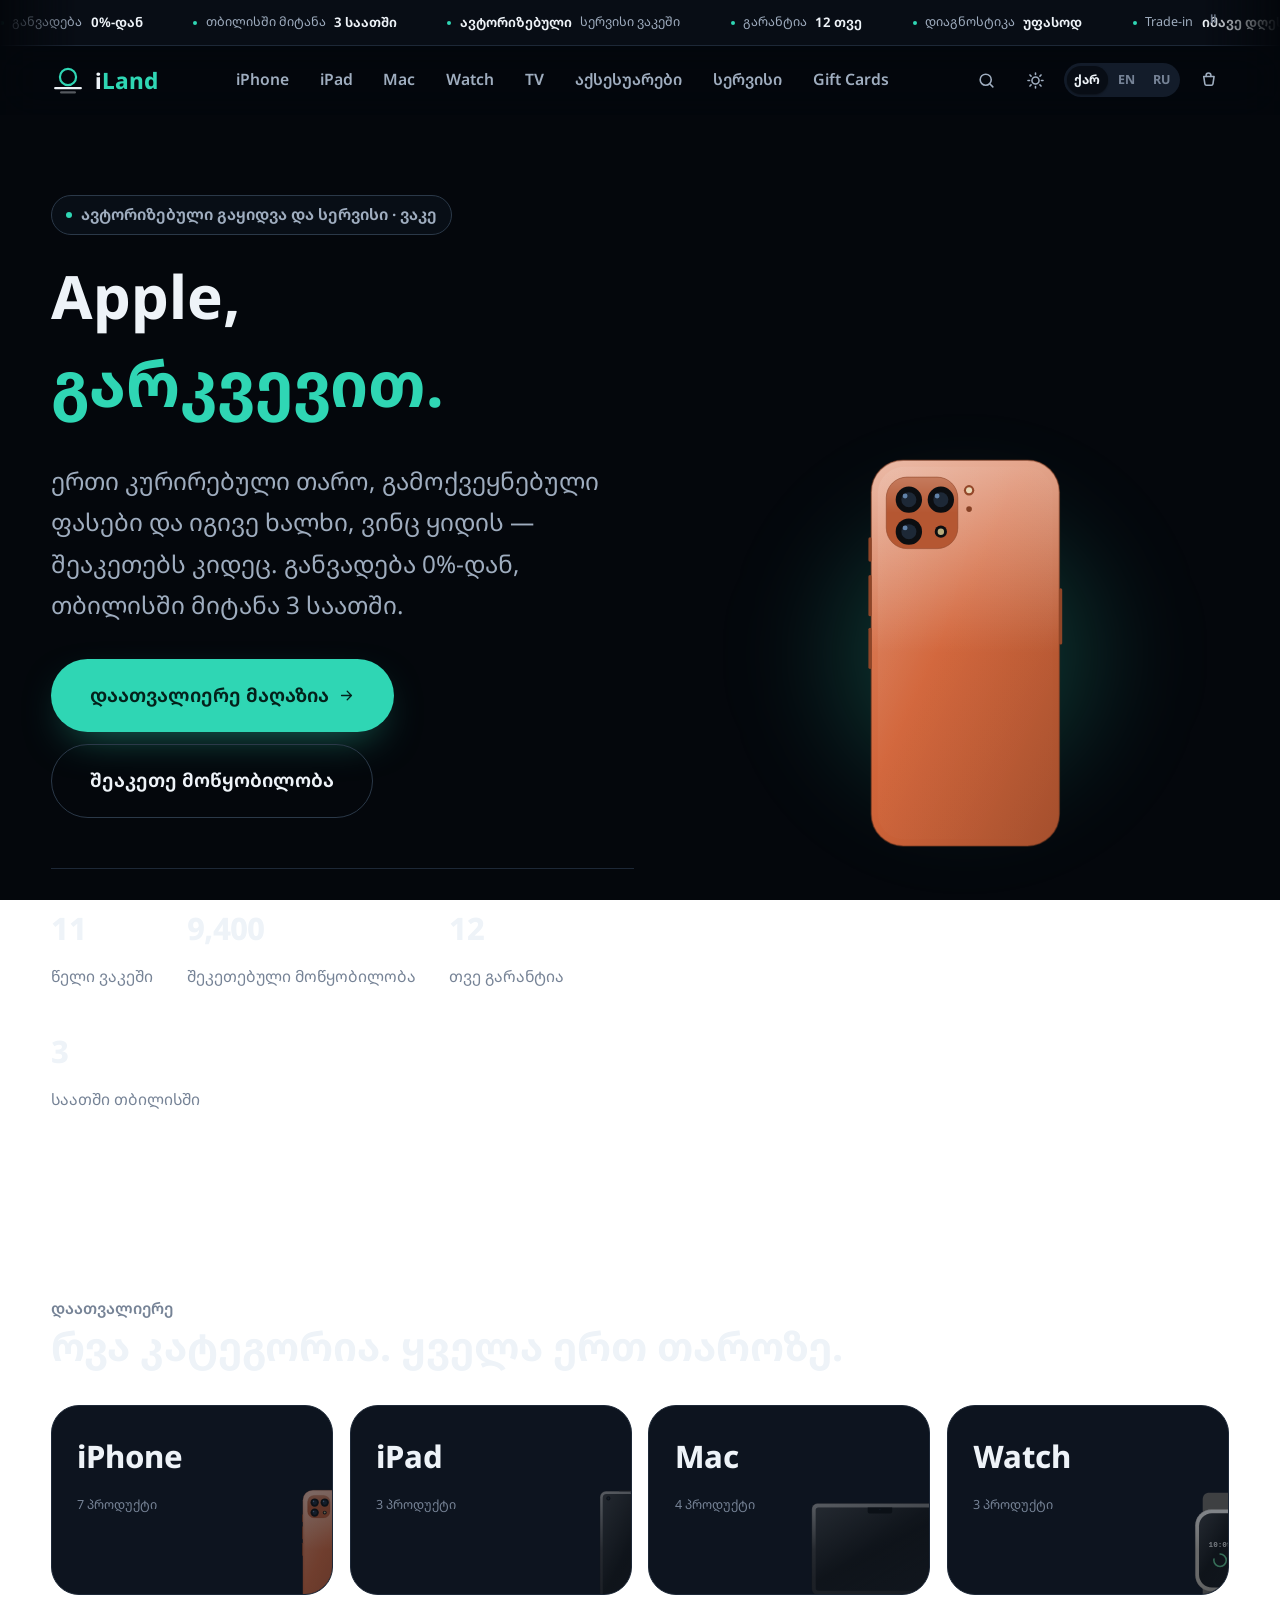
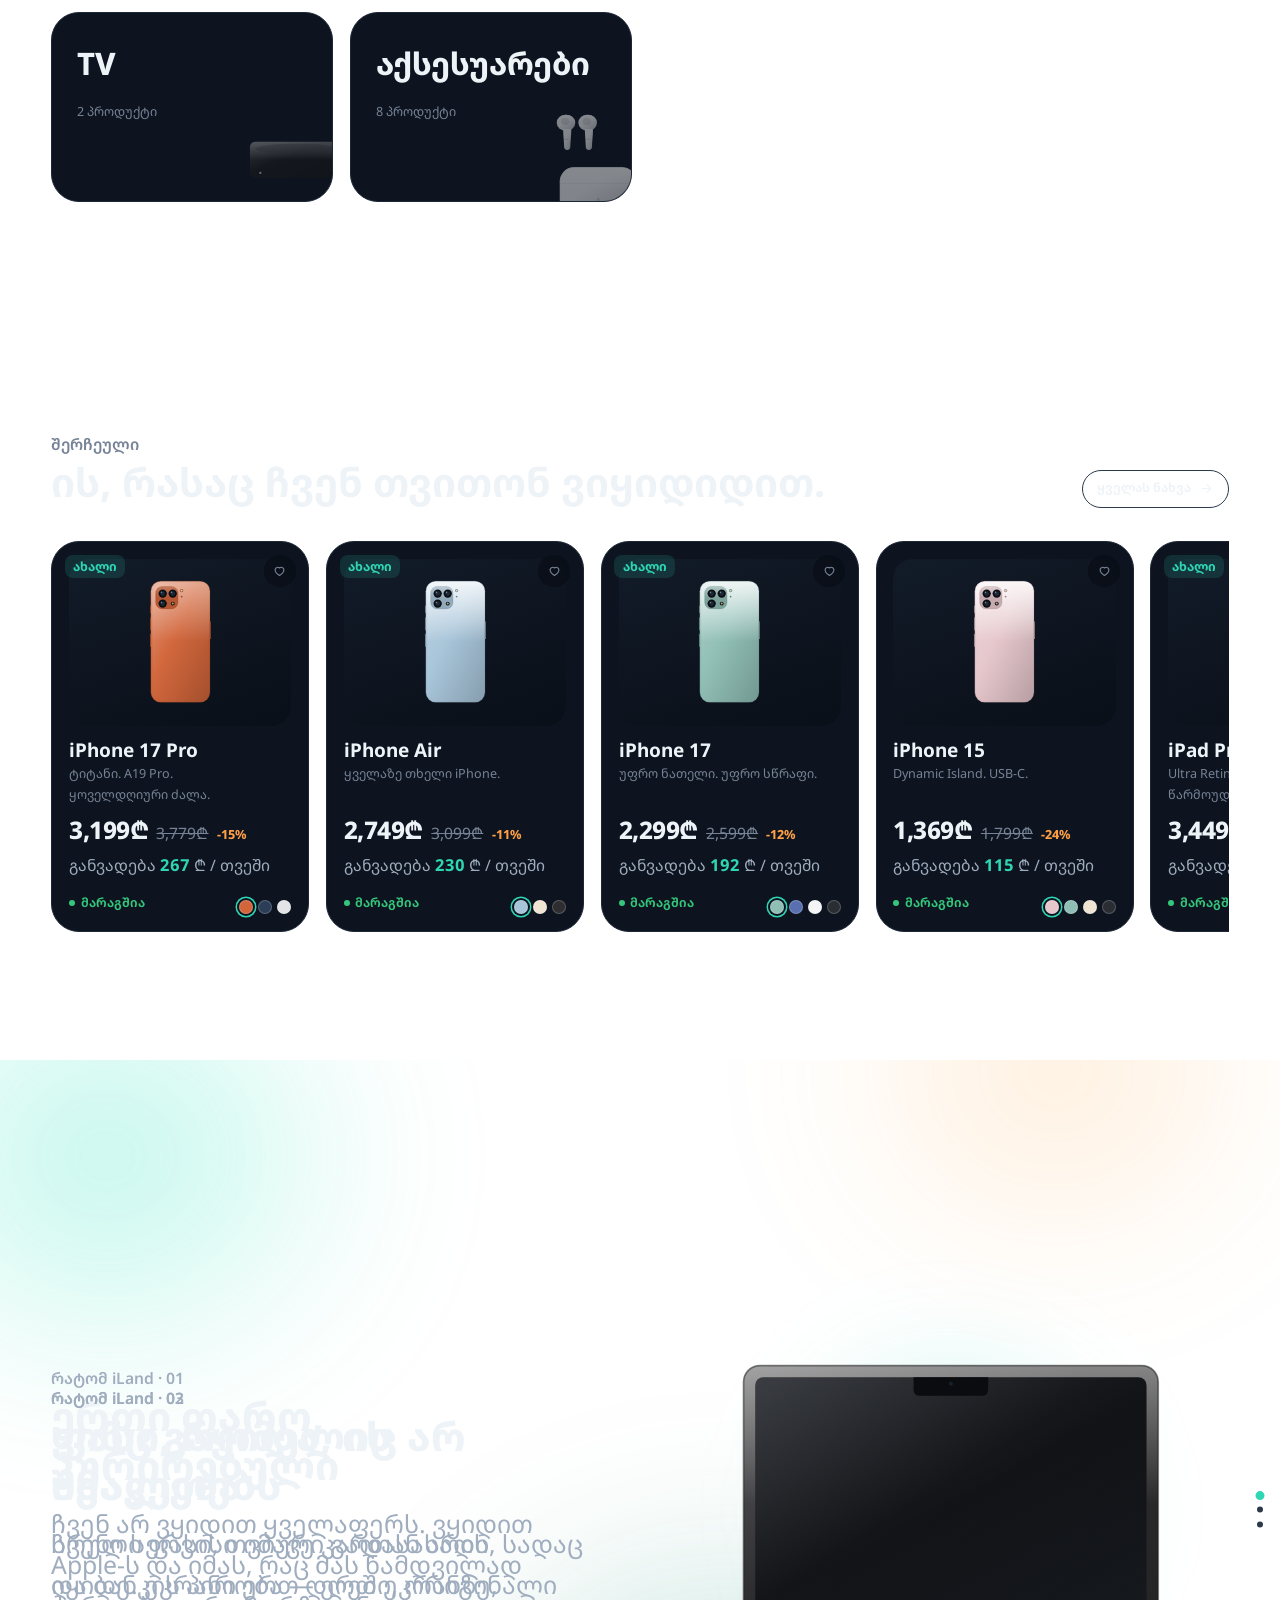
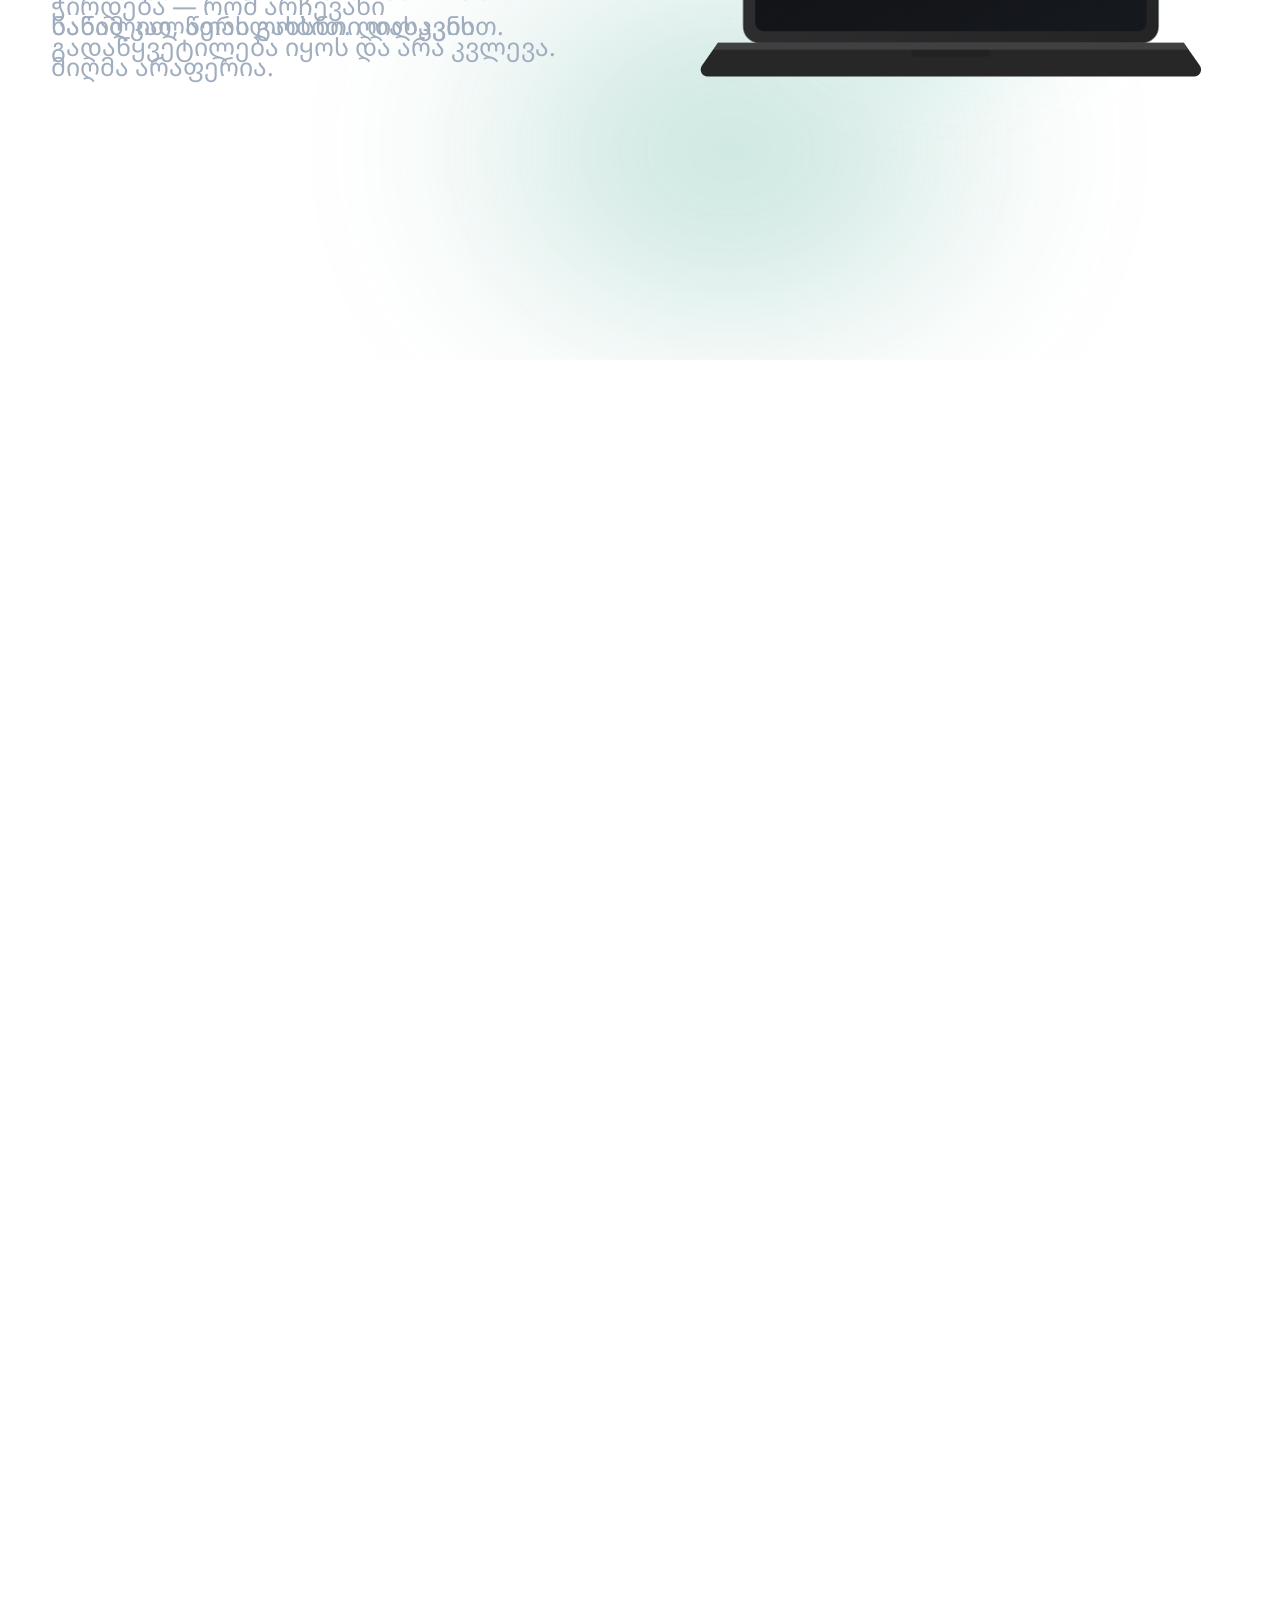
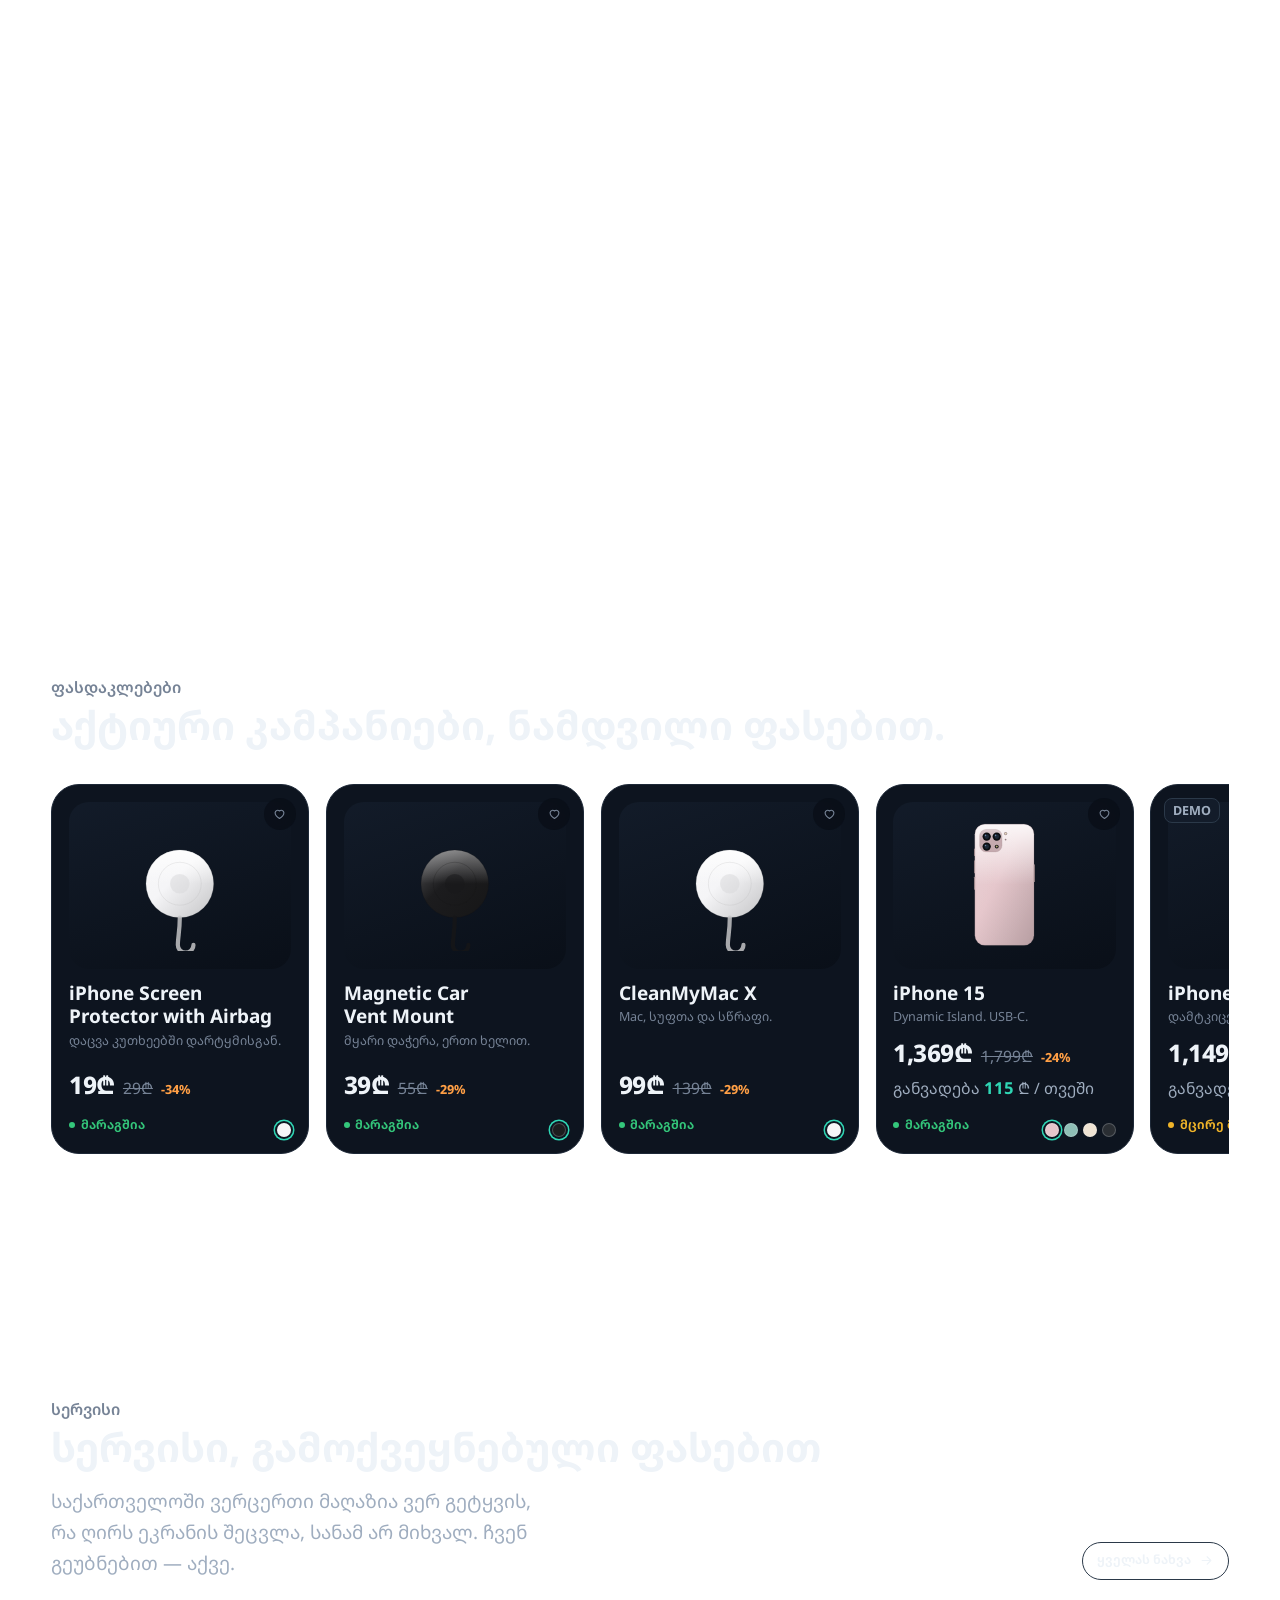
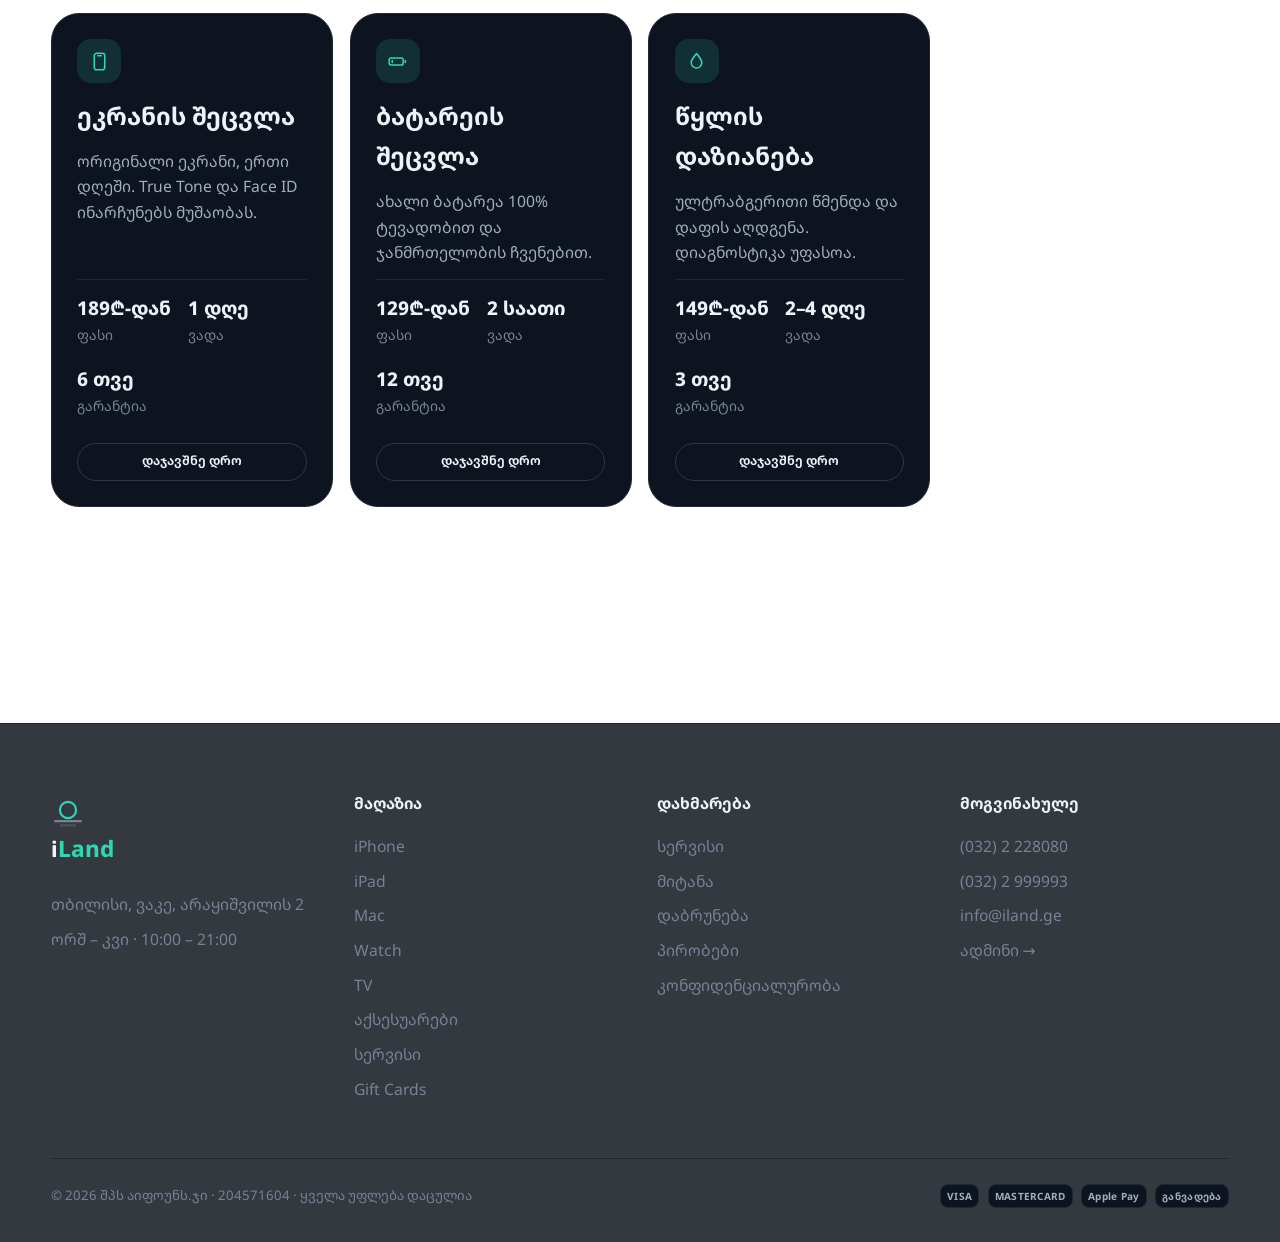
==== commit 81bd4824: "Cards fall and splash the fluid ground on scroll IntersectionObserver fires a one-shot class toggle," ====
--- a/demo/index.html
+++ b/demo/index.html
@@ -15,6 +15,7 @@
 <body>
 
 <a class="skip" href="#main">გადადი მთავარ შიგთავსზე</a>
+<canvas id="fluid" aria-hidden="true"></canvas>
 <div class="progress" aria-hidden="true"></div>
 
 <!-- ── announcement ─────────────────────────────────────────────────────── -->
--- a/demo/css/tokens.css
+++ b/demo/css/tokens.css
@@ -149,6 +149,10 @@
   --e-exit:      cubic-bezier(0.55, 0.00, 1.00, 0.45); /* departures, ~40% off */
   --e-pop:       cubic-bezier(0.34, 1.56, 0.64, 1.00); /* confirmations only   */
   --e-cinematic: cubic-bezier(0.83, 0.00, 0.17, 1.00); /* viewport-scale moves */
+  /* Gravity. Every other curve here decelerates, which reads as floating into
+     place; an impact needs terminal velocity AT contact, so this one is ease-IN.
+     Terminal slope ~2.55, between quadratic (real gravity) and cubic. */
+  --e-fall:      cubic-bezier(0.33, 0.00, 0.66, 0.15);
 
   --t-fast: 140ms;
   --t-base: 220ms;
@@ -157,6 +161,12 @@
 
   --nav-h: 68px;
   --z-nav: 100;  --z-drawer: 200;  --z-toast: 300;
+
+  /* Card fall. 160px/380ms gives a terminal speed of ~18px per frame at 60fps —
+     fast enough to read as speed, slow enough not to strobe. */
+  --fall-dist: 160px;
+  --fall-dur: 380ms;
+  --fall-delay: 0ms;
 }
 
 /* A truer spring where the browser supports linear() — degrades to the bezier. */
--- a/demo/css/app.css
+++ b/demo/css/app.css
@@ -2,6 +2,36 @@
    iLand — storefront components
    Depends only on tokens.css. No framework, no CDN, no build step.
    ========================================================================== */
+
+/* ----------------------------------------------------------- fluid ground --- */
+
+/* Fixed, so viewport coordinates ARE canvas coordinates and the splash never
+   has to compensate for scroll. Behind everything, and never a pointer target —
+   drag input is read from window instead. */
+#fluid {
+  position: fixed;
+  inset: 0;
+  z-index: -2;
+  display: block;
+  width: 100%;
+  height: 100%;
+  pointer-events: none;
+  /* Until the sim reports support, this gradient is what the user sees; it also
+     stays as the permanent background when WebGL is unavailable. */
+  background:
+    radial-gradient(38% 44% at 18% 22%, color-mix(in oklab, var(--lume) 26%, transparent), transparent 70%),
+    radial-gradient(32% 38% at 82% 16%, color-mix(in oklab, var(--sun) 18%, transparent), transparent 70%),
+    var(--abyss);
+}
+:root[data-theme='light'] #fluid { display: none; }
+
+/* When the fluid owns the background, the page and its sections must not paint
+   over it. */
+body.has-fluid { background: transparent; }
+body.has-fluid .hero .aurora,
+body.has-fluid .hero .grain { display: none; }
+body.has-fluid .foot { background: color-mix(in oklab, var(--bg-raised) 82%, transparent); }
+body.has-fluid .nav { background: color-mix(in oklab, var(--abyss) 62%, transparent); }
 
 /* ------------------------------------------------------------- primitives --- */
 
@@ -533,7 +563,81 @@
               box-shadow var(--t-slow) var(--e-swift),
               translate var(--t-slow) var(--e-swift);
 }
-.card:hover { border-color: var(--line-strong); translate: 0 -5px; box-shadow: var(--shadow-3); }
+/* Hover lift uses `transform`, NOT `translate` — the fall animation owns
+   `translate`, and the two individual properties compose rather than fight.
+   Putting hover on `translate` hijacks a falling card mid-flight, so
+   `animationend` never fires: no splash, and the card can stick in mid-air. */
+.card:hover { border-color: var(--line-strong); transform: translateY(-5px); box-shadow: var(--shadow-3); }
+.card { transition-property: border-color, box-shadow, transform; }
+
+/* ------------------------------------------------------------- card fall --- */
+
+/* The 1px sentinel the observer actually watches. It sits on the contact line,
+   which is the only edge that matters for triggering the splash. */
+.card__floor {
+  position: absolute;
+  left: 0; right: 0; bottom: 0;
+  height: 1px;
+  pointer-events: none;
+}
+
+/* Armed and falling states are added by JS only. A card with no JS, or with a
+   thrown error in the choreography, is simply visible at rest. */
+.card.is-armed {
+  translate: 0 calc(-1 * var(--fall-dist));
+  opacity: 0;
+}
+.card.is-falling {
+  animation: fall-y var(--fall-dur) var(--e-fall) var(--fall-delay) both,
+             fall-o calc(var(--fall-dur) * 0.4) linear var(--fall-delay) both;
+  will-change: translate, opacity;
+}
+.card.is-landed { will-change: auto; }
+
+@keyframes fall-y {
+  from { translate: 0 calc(-1 * var(--fall-dist)); }
+  to   { translate: 0 0; }
+}
+/* Fade over the first 40% only. A card that is invisible for the whole flight
+   has no perceived travel — you need to watch it hit. */
+@keyframes fall-o {
+  from { opacity: 0; }
+  to   { opacity: 1; }
+}
+
+/* Contact flash: the visual bridge between the card and the fluid plume. No
+   geometric squash — the card has a 1px border and a 28px radius, and any
+   non-uniform scale visibly distorts both and stretches the Georgian type.
+   ::after is already the pointer sheen, so this is ::before. */
+.card.is-landed::before {
+  content: '';
+  position: absolute;
+  left: 0; right: 0; bottom: 0;
+  height: 40%;
+  z-index: 3;
+  pointer-events: none;
+  background: linear-gradient(to top,
+              color-mix(in oklab, var(--accent) 55%, transparent), transparent 78%);
+  mix-blend-mode: screen;
+  animation: contact 620ms var(--e-reveal) both;
+}
+@keyframes contact {
+  0%   { opacity: 0; }
+  14%  { opacity: 1; }
+  100% { opacity: 0; }
+}
+
+@media (max-width: 40rem) {
+  /* 160px is a jarring jump next to a card on a 360px-wide phone. */
+  :root { --fall-dist: 96px; }
+}
+
+@media (prefers-reduced-motion: reduce) {
+  /* `reduce` means no large-area motion, not shorter motion. */
+  .card.is-armed { translate: none; opacity: 1; }
+  .card.is-falling { animation: none; }
+  .card.is-landed::before { animation: none; opacity: 0; }
+}
 
 /* Specular sheen follows the pointer. --mx/--my are written by one delegated
    pointermove handler, batched into a single rAF. */
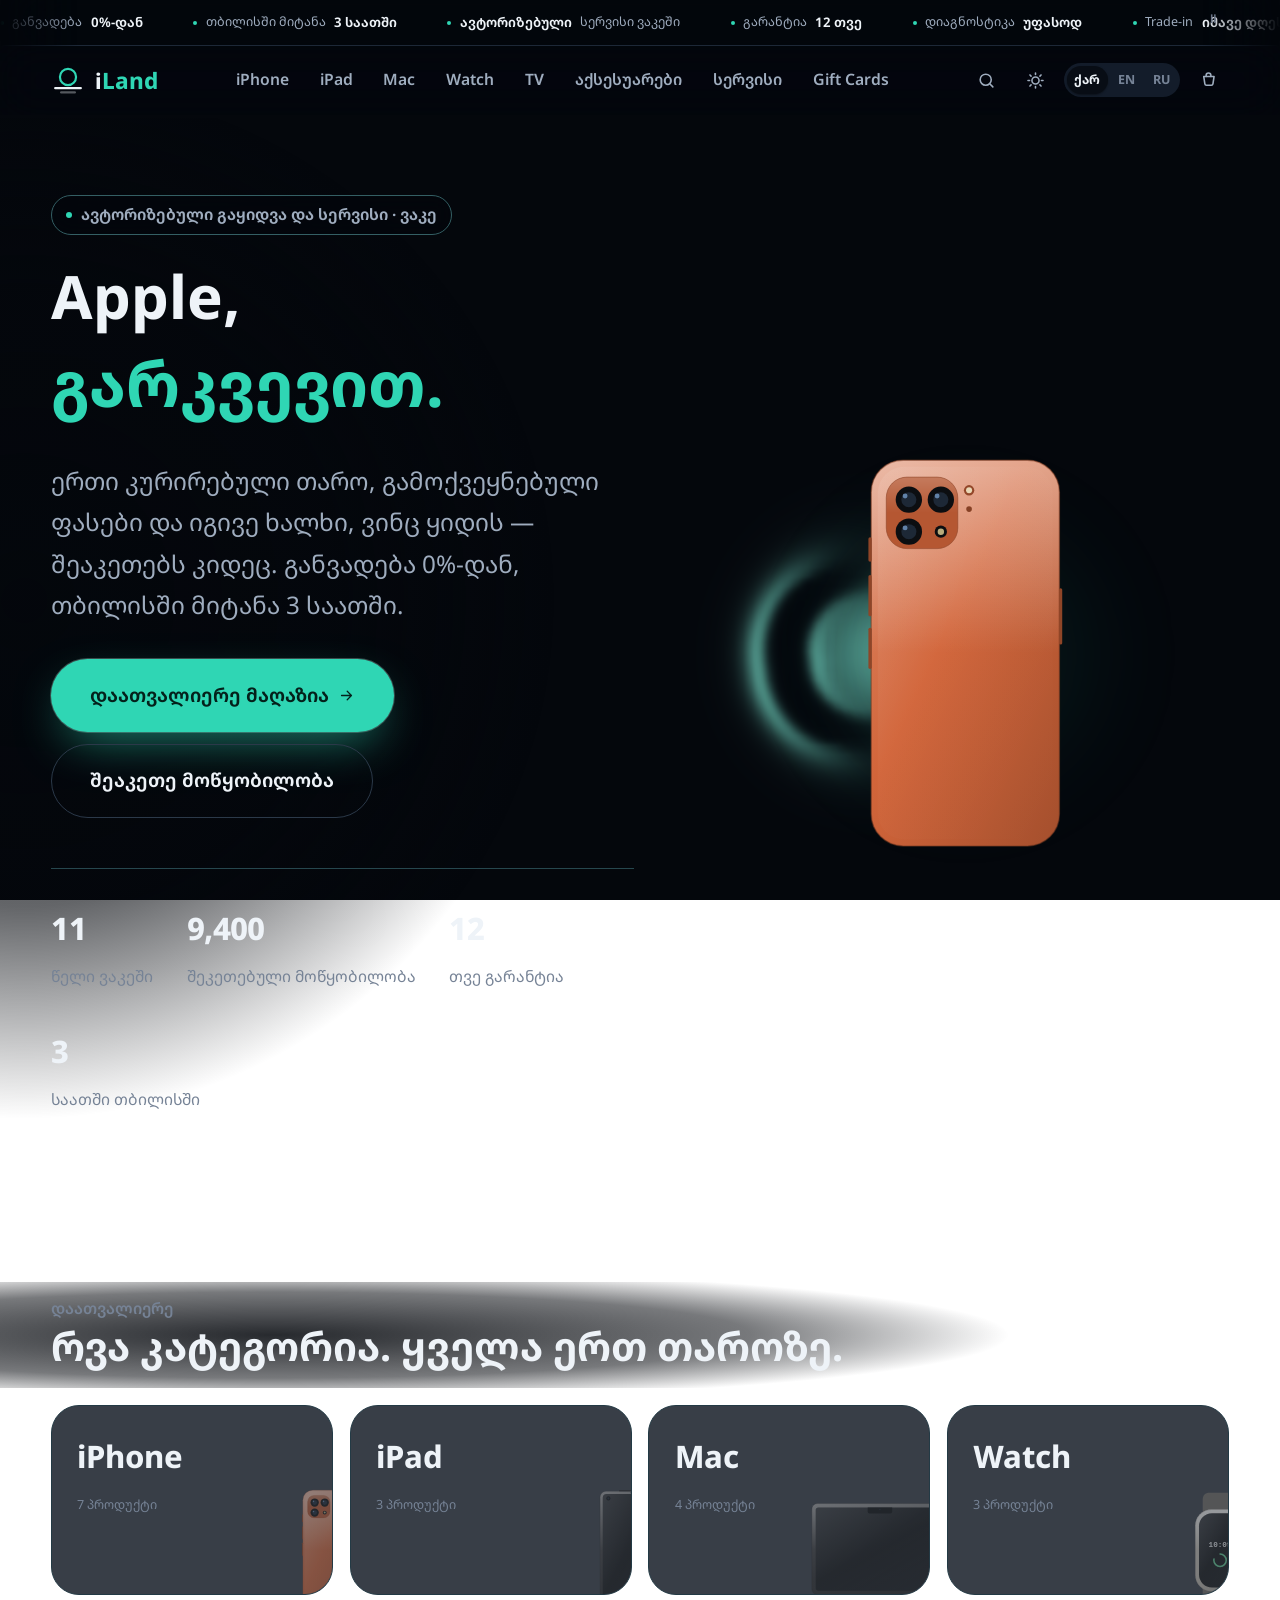
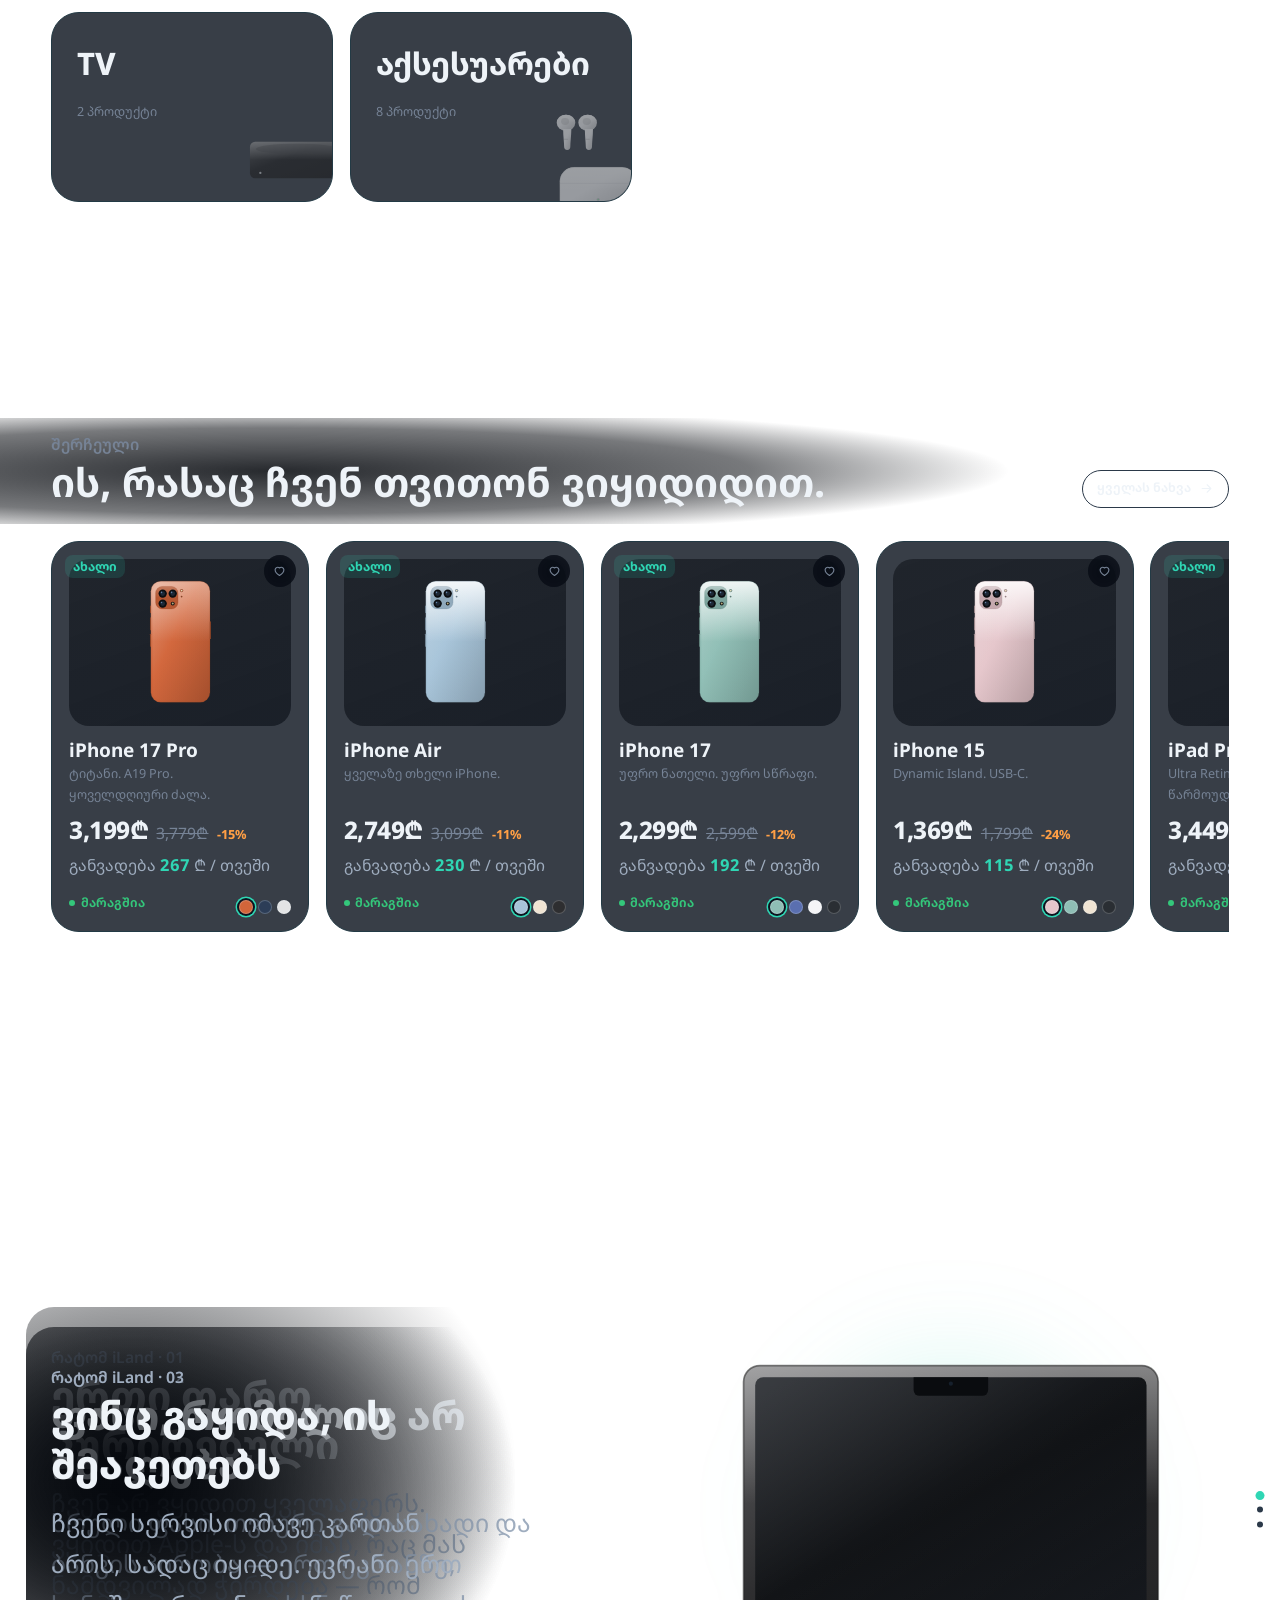
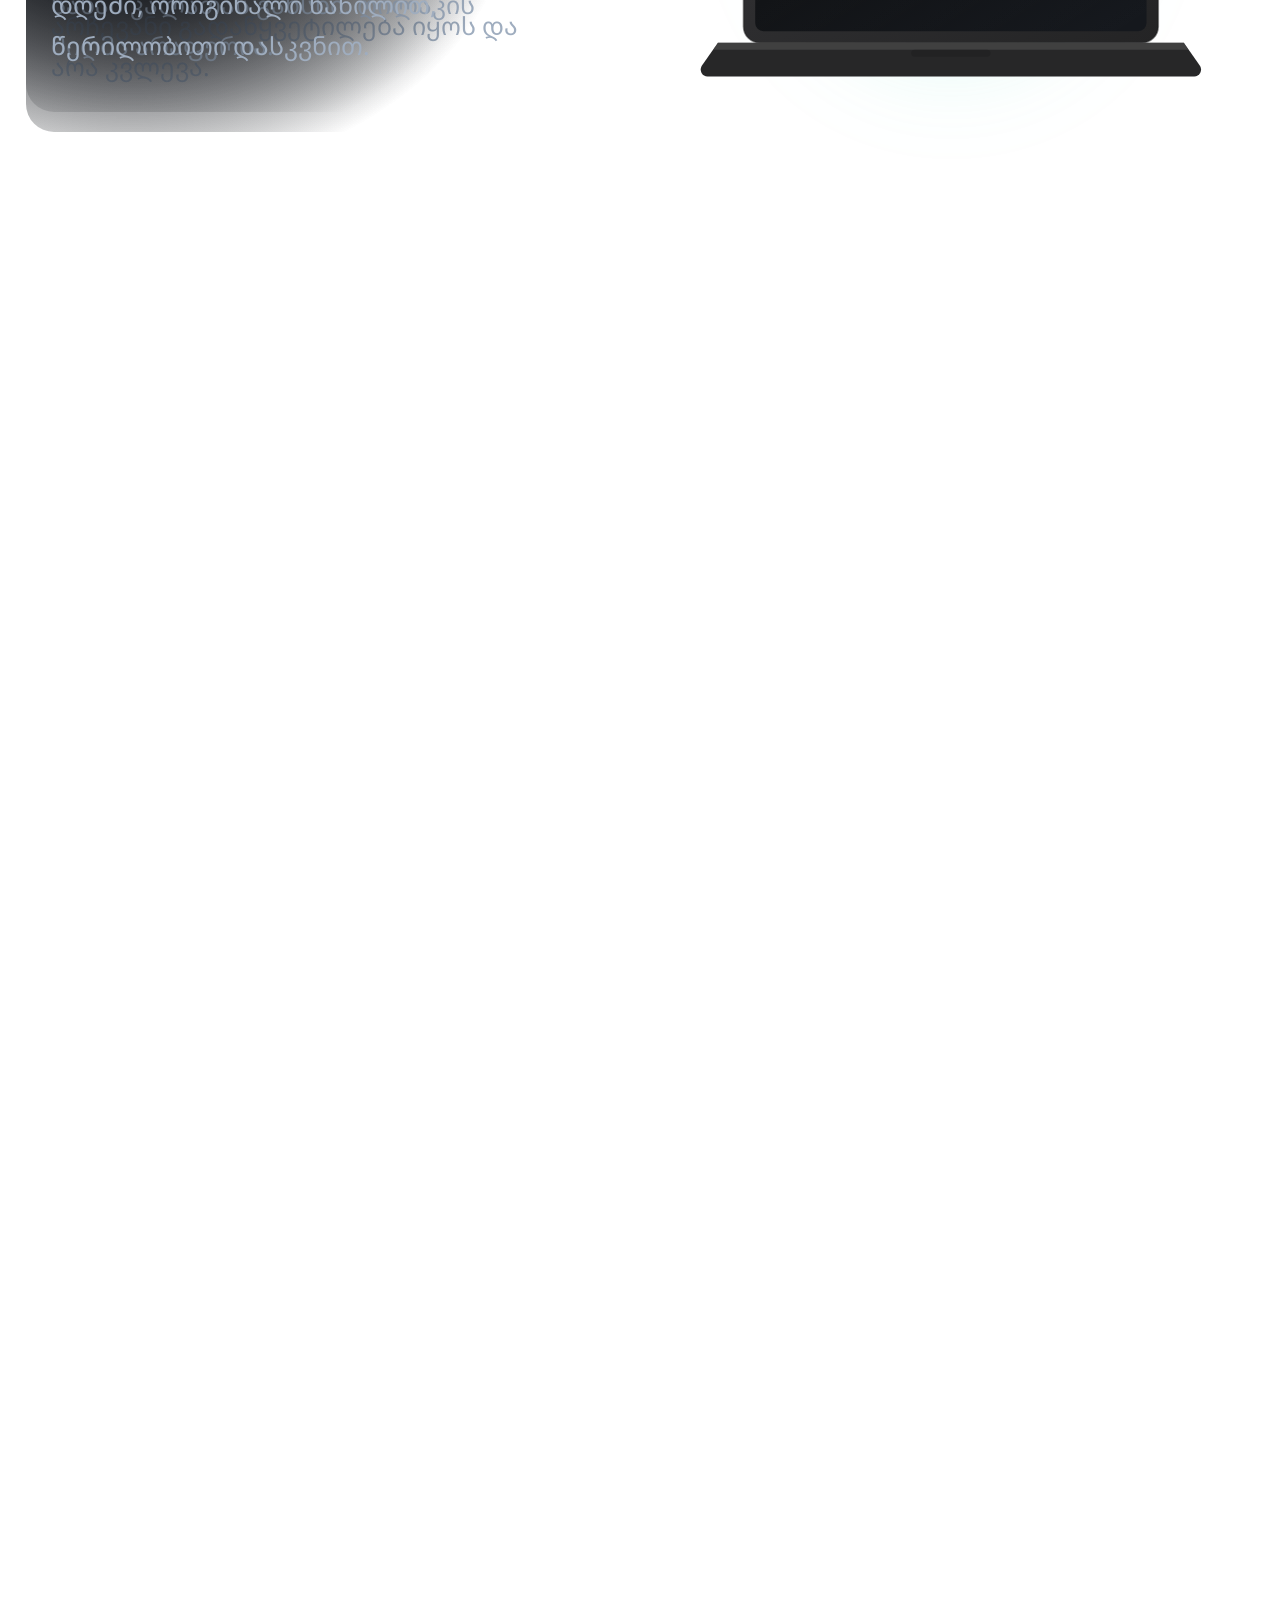
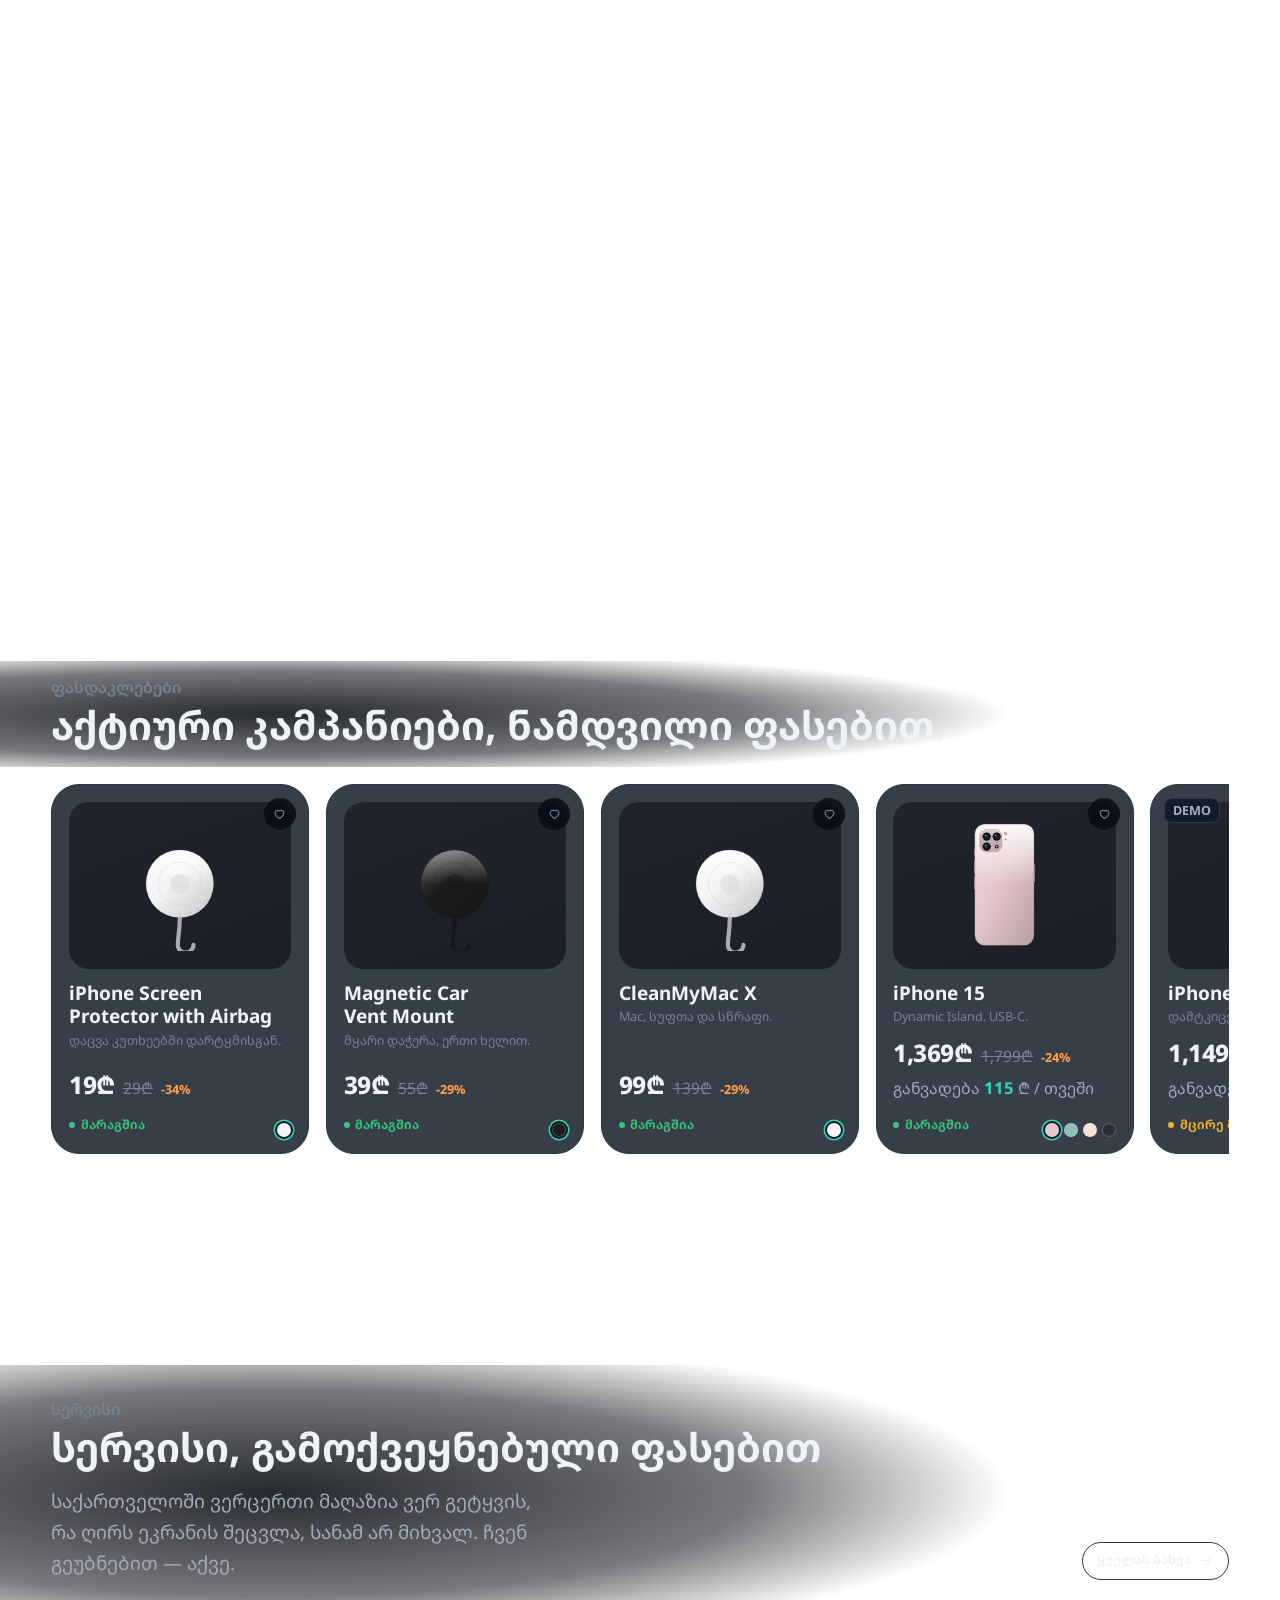
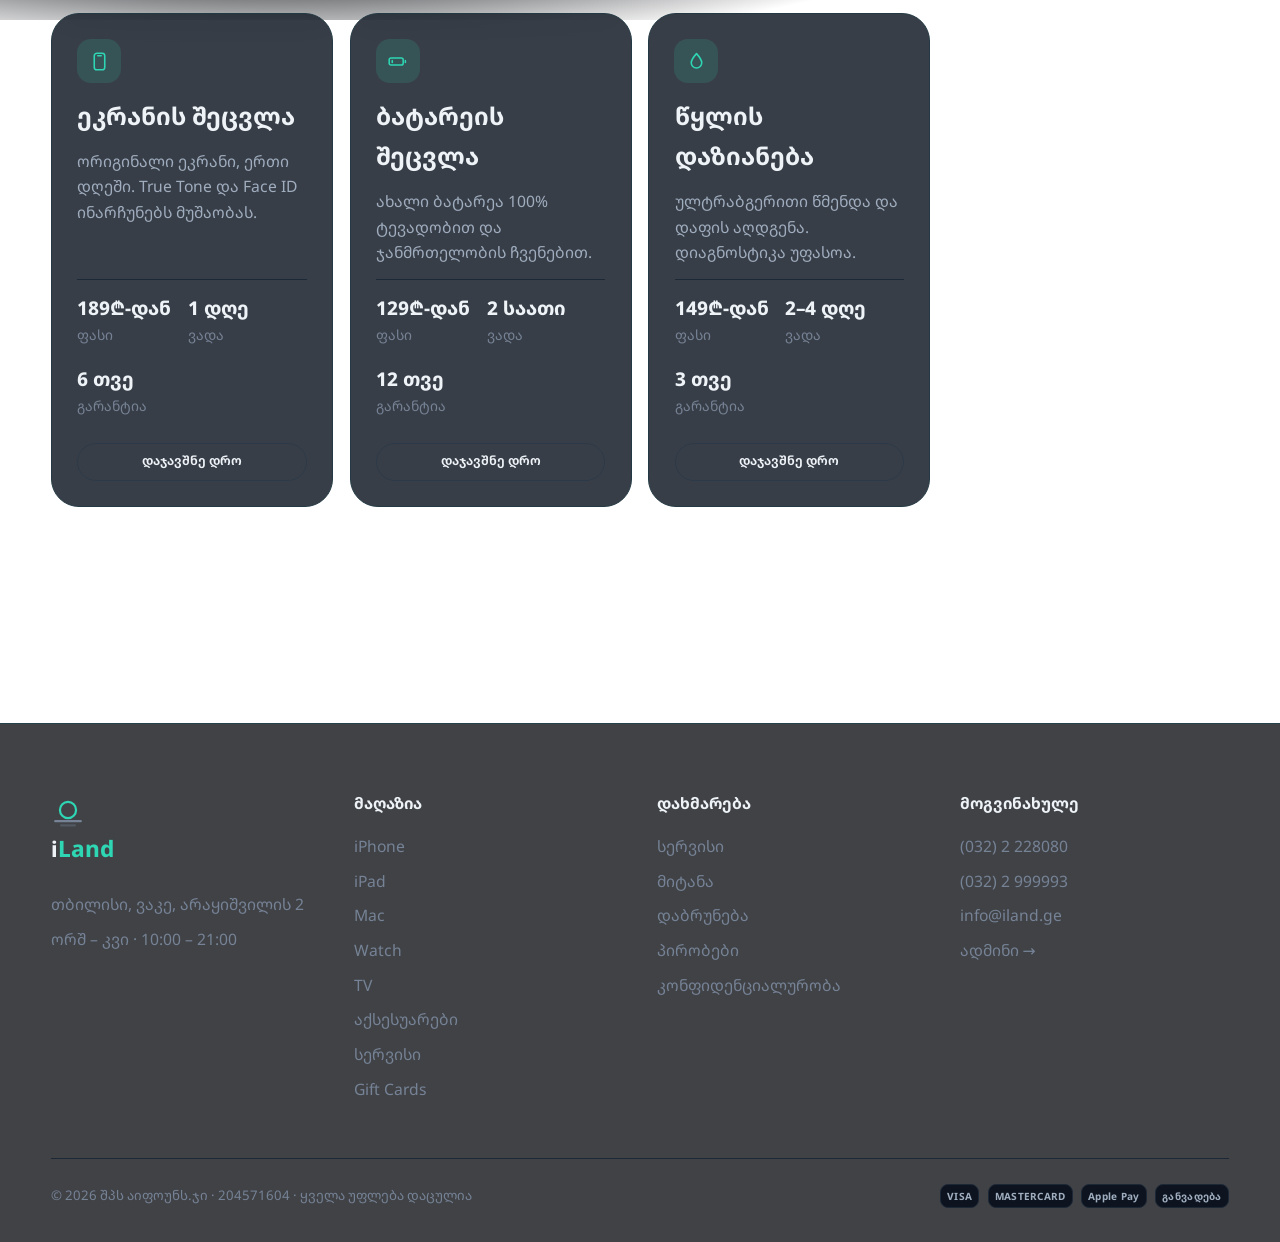
==== commit 2348c49c: "Rebuild the design around the fluid ground New layer in demo/css/fluid.css, entirely scoped to #flui" ====
--- a/demo/index.html
+++ b/demo/index.html
@@ -11,6 +11,7 @@
 <link rel="preconnect" href="https://fonts.gstatic.com" crossorigin>
 <link rel="stylesheet" href="css/tokens.css">
 <link rel="stylesheet" href="css/app.css">
+<link rel="stylesheet" href="css/fluid.css">
 </head>
 <body>
 
--- a/demo/css/app.css
+++ b/demo/css/app.css
@@ -2,36 +2,6 @@
    iLand — storefront components
    Depends only on tokens.css. No framework, no CDN, no build step.
    ========================================================================== */
-
-/* ----------------------------------------------------------- fluid ground --- */
-
-/* Fixed, so viewport coordinates ARE canvas coordinates and the splash never
-   has to compensate for scroll. Behind everything, and never a pointer target —
-   drag input is read from window instead. */
-#fluid {
-  position: fixed;
-  inset: 0;
-  z-index: -2;
-  display: block;
-  width: 100%;
-  height: 100%;
-  pointer-events: none;
-  /* Until the sim reports support, this gradient is what the user sees; it also
-     stays as the permanent background when WebGL is unavailable. */
-  background:
-    radial-gradient(38% 44% at 18% 22%, color-mix(in oklab, var(--lume) 26%, transparent), transparent 70%),
-    radial-gradient(32% 38% at 82% 16%, color-mix(in oklab, var(--sun) 18%, transparent), transparent 70%),
-    var(--abyss);
-}
-:root[data-theme='light'] #fluid { display: none; }
-
-/* When the fluid owns the background, the page and its sections must not paint
-   over it. */
-body.has-fluid { background: transparent; }
-body.has-fluid .hero .aurora,
-body.has-fluid .hero .grain { display: none; }
-body.has-fluid .foot { background: color-mix(in oklab, var(--bg-raised) 82%, transparent); }
-body.has-fluid .nav { background: color-mix(in oklab, var(--abyss) 62%, transparent); }
 
 /* ------------------------------------------------------------- primitives --- */
 
--- a/demo/css/fluid.css
+++ b/demo/css/fluid.css
@@ -0,0 +1,225 @@
+/* ==========================================================================
+   iLand — fluid-era design layer
+   Loaded after app.css. Everything here is scoped to `#fluid` or to
+   `body.has-fluid`, a class added only once the simulation reports that it
+   actually runs. Remove this file and the site reverts to the flat dark theme
+   with no dangling references.
+
+   The governing constraint is readability. The fluid is not wallpaper — it is a
+   live, high-chroma, moving surface that at any moment can put near-white teal
+   directly behind body copy. So every text-bearing surface gets its own scrim,
+   and the fluid is only ever allowed to be the loudest thing where there is
+   nothing to read.
+   ========================================================================== */
+
+/* ------------------------------------------------------------ the ground --- */
+
+/* Fixed, so viewport coordinates ARE canvas coordinates and the splash never
+   compensates for scroll. Behind everything, and never a pointer target —
+   drag is read from window instead. */
+#fluid {
+  position: fixed;
+  inset: 0;
+  z-index: -2;
+  display: block;
+  width: 100%;
+  height: 100%;
+  pointer-events: none;
+  /* Visible before the first frame, and permanently if WebGL is unavailable. */
+  background:
+    radial-gradient(38% 44% at 18% 22%, color-mix(in oklab, var(--lume) 24%, transparent), transparent 70%),
+    radial-gradient(32% 38% at 82% 16%, color-mix(in oklab, var(--sun) 16%, transparent), transparent 70%),
+    var(--abyss);
+}
+
+/* The fluid is a dark-mode device. In light mode it would have to fight the
+   sand ground and lose, so it simply steps aside. */
+:root[data-theme='light'] #fluid { display: none; }
+:root[data-theme='light'] body.has-fluid { background: var(--bg); }
+
+body.has-fluid { background: transparent; }
+
+/* The CSS aurora and grain were standing in for exactly this. */
+body.has-fluid .aurora,
+body.has-fluid .grain { display: none !important; }
+
+/* ---------------------------------------------------------------- chrome --- */
+
+body.has-fluid .marquee {
+  background: color-mix(in oklab, var(--abyss) 72%, transparent);
+  -webkit-backdrop-filter: blur(14px) saturate(1.3);
+          backdrop-filter: blur(14px) saturate(1.3);
+}
+
+body.has-fluid .nav {
+  background: color-mix(in oklab, var(--abyss) 52%, transparent);
+  -webkit-backdrop-filter: blur(22px) saturate(1.5);
+          backdrop-filter: blur(22px) saturate(1.5);
+}
+body.has-fluid .nav.is-stuck {
+  background: color-mix(in oklab, var(--abyss) 74%, transparent);
+}
+
+body.has-fluid .foot {
+  background: color-mix(in oklab, var(--abyss) 76%, transparent);
+  -webkit-backdrop-filter: blur(18px);
+          backdrop-filter: blur(18px);
+  border-top-color: color-mix(in oklab, var(--lume) 16%, var(--line));
+}
+
+/* ----------------------------------------------------------------- hero --- */
+
+/* No local glow — the fluid is the light source now. Competing radial
+   gradients behind the device just muddy it. */
+body.has-fluid .hero .stage__glow { opacity: 0.35; }
+
+/* A vertical scrim under the hero copy only. The fluid can be brilliant behind
+   the headline, and 820-weight Georgian at 5rem over moving teal is unreadable
+   without it. Sized to the text column, not the viewport, so the right-hand
+   side of the hero stays fully open. */
+body.has-fluid .hero__grid > div:first-child {
+  position: relative;
+  isolation: isolate;
+}
+body.has-fluid .hero__grid > div:first-child::before {
+  content: '';
+  position: absolute;
+  inset: -8% -12% -8% -50%;
+  z-index: -1;
+  pointer-events: none;
+  background: radial-gradient(72% 62% at 28% 45%,
+              color-mix(in oklab, var(--abyss) 88%, transparent) 0%,
+              color-mix(in oklab, var(--abyss) 62%, transparent) 46%,
+              transparent 78%);
+}
+
+body.has-fluid .hero__eyebrow {
+  background: color-mix(in oklab, var(--abyss) 68%, transparent);
+  -webkit-backdrop-filter: blur(10px);
+          backdrop-filter: blur(10px);
+  border-color: color-mix(in oklab, var(--lume) 26%, var(--line-strong));
+}
+
+body.has-fluid .hero__stats { border-top-color: color-mix(in oklab, var(--lume) 20%, var(--line)); }
+
+/* ---------------------------------------------------------------- glass --- */
+
+/* Cards become glass so the ground reads through them, but the tint is heavy
+   enough (82%) that a bright plume behind a card never reaches the price. This
+   is the number to change if text ever becomes hard to read — not the fluid's
+   brightness, which is what makes the page. */
+body.has-fluid .card,
+body.has-fluid .svc,
+body.has-fluid .cat,
+body.has-fluid .calc,
+body.has-fluid .trust__item,
+body.has-fluid .pdp__stage,
+body.has-fluid .search-pop,
+body.has-fluid .toast {
+  background: color-mix(in oklab, var(--trench) 82%, transparent);
+  -webkit-backdrop-filter: blur(16px) saturate(1.25);
+          backdrop-filter: blur(16px) saturate(1.25);
+  border-color: color-mix(in oklab, var(--lume) 12%, var(--line));
+}
+
+body.has-fluid .card:hover,
+body.has-fluid .svc:hover,
+body.has-fluid .cat:hover {
+  border-color: color-mix(in oklab, var(--lume) 42%, var(--line-strong));
+  box-shadow: 0 32px 80px -28px rgb(0 0 0 / .8),
+              0 0 0 1px color-mix(in oklab, var(--lume) 18%, transparent);
+}
+
+/* The media well inside a card should read as a window onto the ground. */
+body.has-fluid .card__media {
+  background: linear-gradient(160deg,
+              color-mix(in oklab, var(--abyss) 46%, transparent),
+              color-mix(in oklab, var(--deep) 62%, transparent));
+}
+
+/* Drawers sit above the fluid and must be fully legible — no transparency
+   games where someone is reading a total. */
+body.has-fluid dialog.drawer {
+  background: color-mix(in oklab, var(--deep) 96%, transparent);
+  -webkit-backdrop-filter: blur(24px);
+          backdrop-filter: blur(24px);
+}
+
+/* ------------------------------------------------------- pinned story --- */
+
+/* The story panels float directly on the fluid with no card behind them, so
+   they carry their own scrim. */
+body.has-fluid .track__copy > .panel {
+  padding: var(--sp-5);
+  margin: calc(var(--sp-5) * -1);
+  border-radius: var(--r-4);
+  background: radial-gradient(88% 88% at 20% 40%,
+              color-mix(in oklab, var(--abyss) 84%, transparent),
+              transparent 82%);
+}
+
+/* ---------------------------------------------------- text over the ground --- */
+
+/* Anything that sits straight on the fluid with no card behind it needs its own
+   scrim, or a bright plume passing underneath makes the secondary text
+   (breadcrumbs, section ledes, eyebrows) unreadable for a second or two. The
+   scrim is anchored to the text, bleeds well past it, and fades to nothing so
+   there is never a visible rectangle. */
+body.has-fluid .page-head,
+body.has-fluid .section__head {
+  position: relative;
+  isolation: isolate;
+}
+body.has-fluid .page-head::before,
+body.has-fluid .section__head::before {
+  content: '';
+  position: absolute;
+  inset: -18% -14% -22% -8%;
+  z-index: -1;
+  pointer-events: none;
+  background: radial-gradient(64% 78% at 22% 50%,
+              color-mix(in oklab, var(--abyss) 86%, transparent) 0%,
+              color-mix(in oklab, var(--abyss) 54%, transparent) 52%,
+              transparent 80%);
+}
+
+/* Spec rows on a product page are long, thin and low-contrast by design. */
+body.has-fluid .spec { border-bottom-color: color-mix(in oklab, var(--lume) 10%, var(--line)); }
+
+/* --------------------------------------------------------------- accents --- */
+
+/* The primary action has to out-glow the ground, or on a bright plume the CTA
+   stops looking like the brightest thing on screen. */
+body.has-fluid .btn--primary {
+  box-shadow: 0 18px 50px -16px color-mix(in oklab, var(--lume) 72%, transparent),
+              0 0 0 1px color-mix(in oklab, var(--lume-100) 26%, transparent);
+}
+
+body.has-fluid .progress {
+  box-shadow: 0 0 12px color-mix(in oklab, var(--lume) 80%, transparent);
+}
+
+/* ---------------------------------------------------------- degradation --- */
+
+/* backdrop-filter is the one thing here without universal support. Without it
+   the glass tints would be see-through over a live sim, so go opaque instead. */
+@supports not ((backdrop-filter: blur(1px)) or (-webkit-backdrop-filter: blur(1px))) {
+  body.has-fluid .card,
+  body.has-fluid .svc,
+  body.has-fluid .cat,
+  body.has-fluid .calc,
+  body.has-fluid .trust__item,
+  body.has-fluid .pdp__stage,
+  body.has-fluid .search-pop,
+  body.has-fluid .toast,
+  body.has-fluid .nav,
+  body.has-fluid .marquee,
+  body.has-fluid .foot { background: var(--trench); }
+  body.has-fluid dialog.drawer { background: var(--deep); }
+}
+
+@media (prefers-reduced-motion: reduce) {
+  /* The sim never starts under reduce, so has-fluid is never added and the
+     gradient below is what shows. Stated explicitly so it cannot regress. */
+  #fluid { background: var(--abyss); }
+}
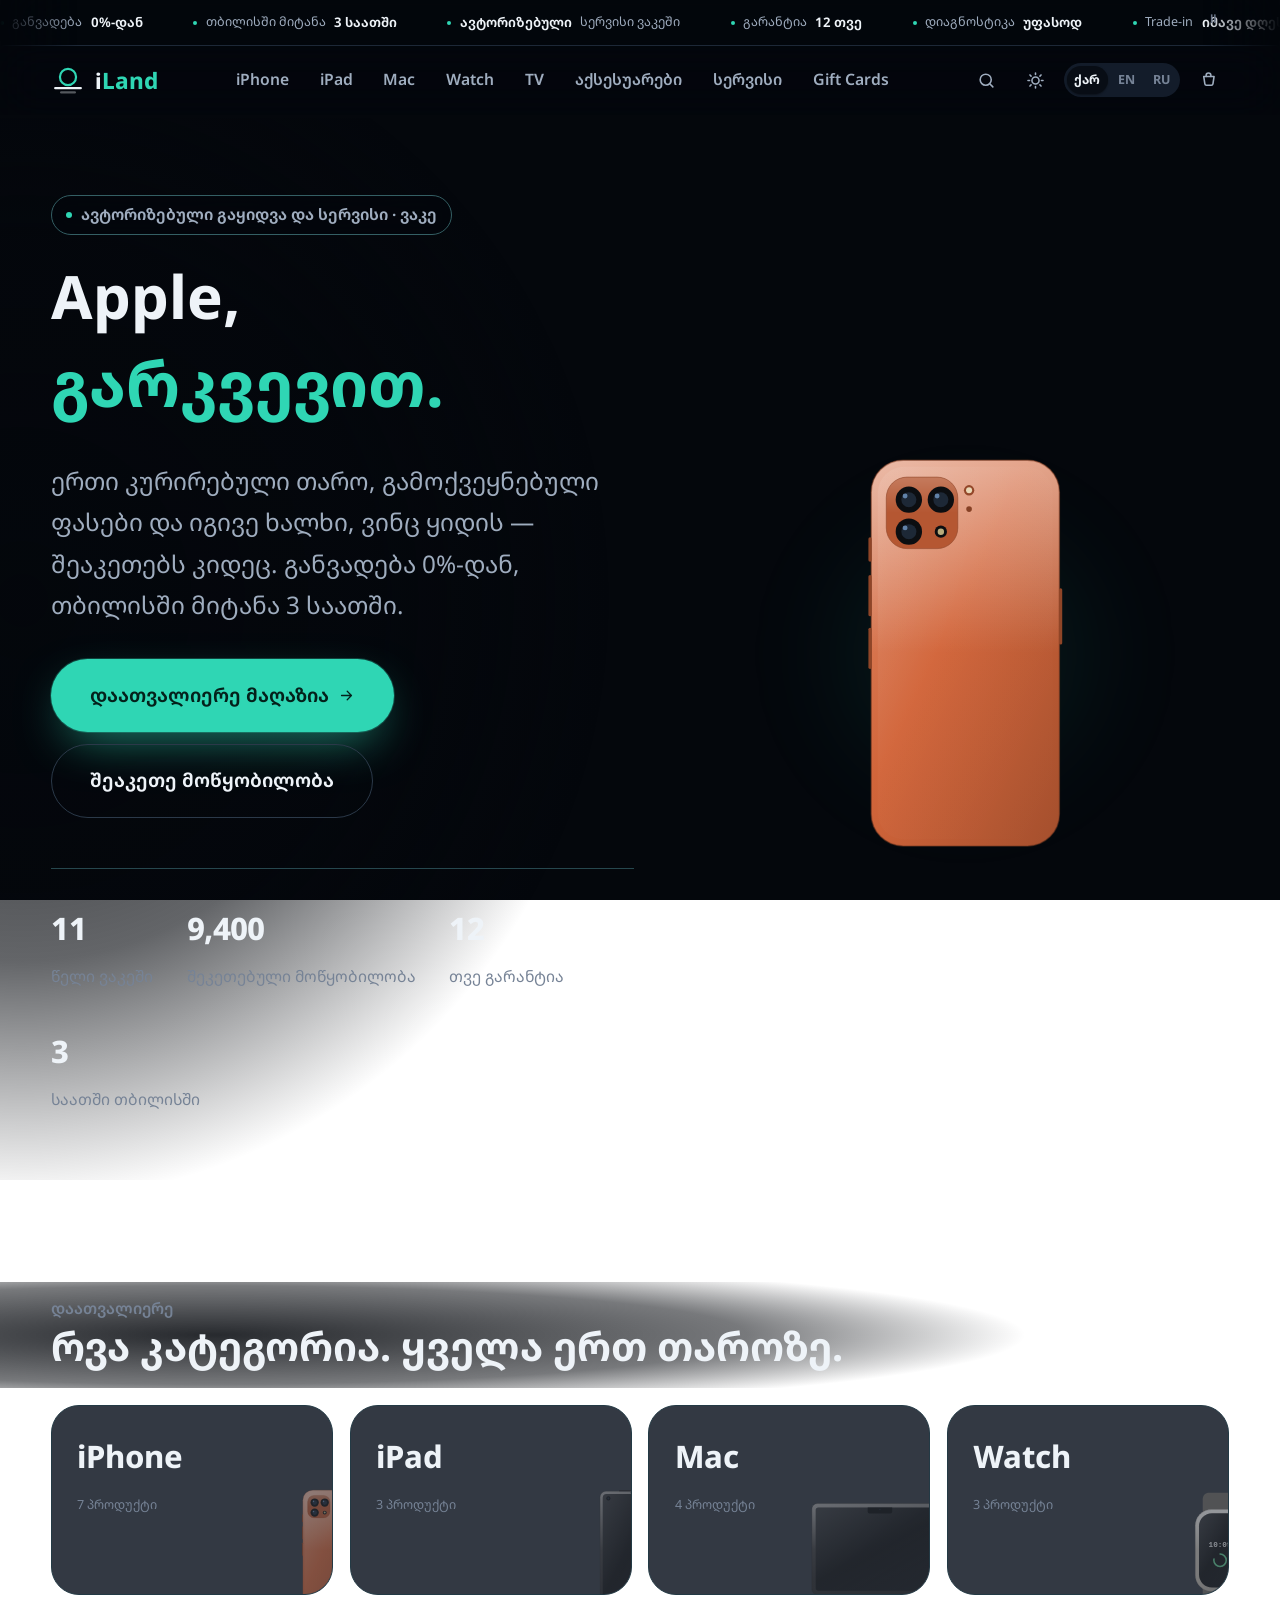
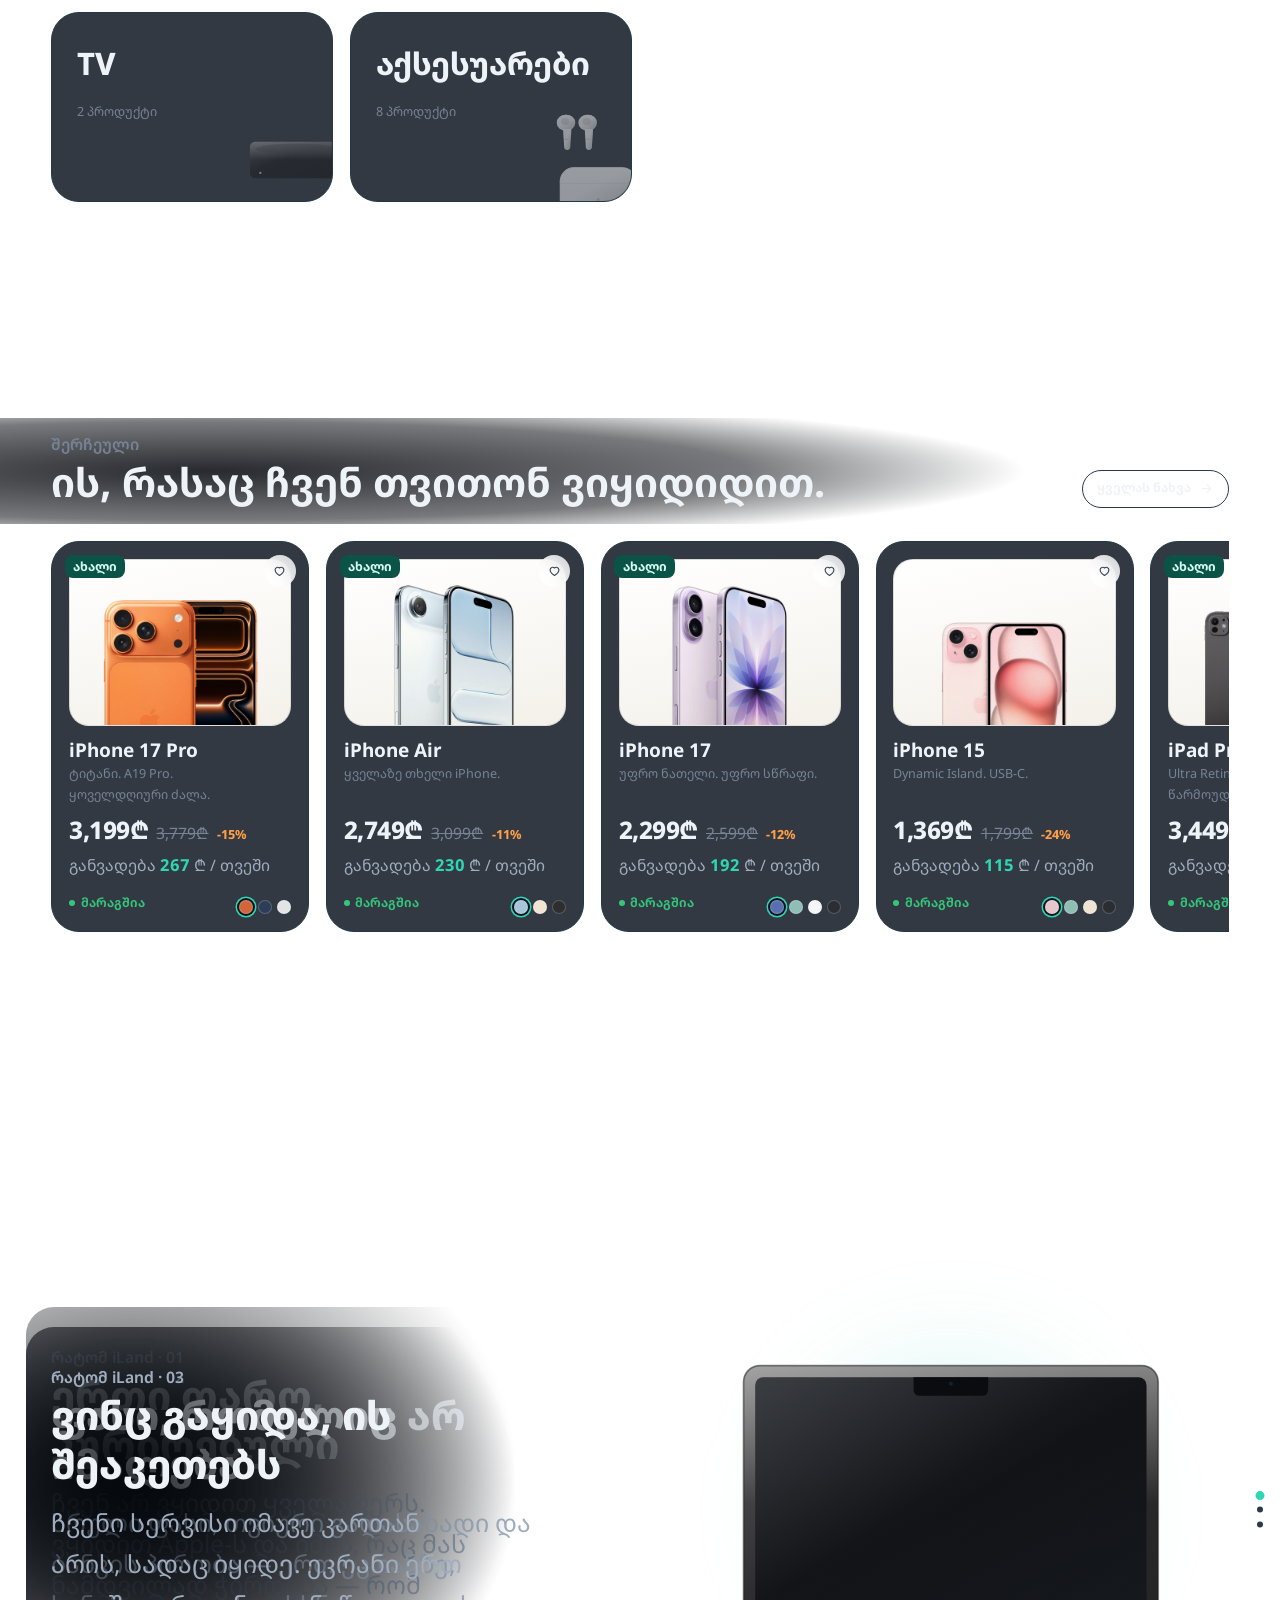
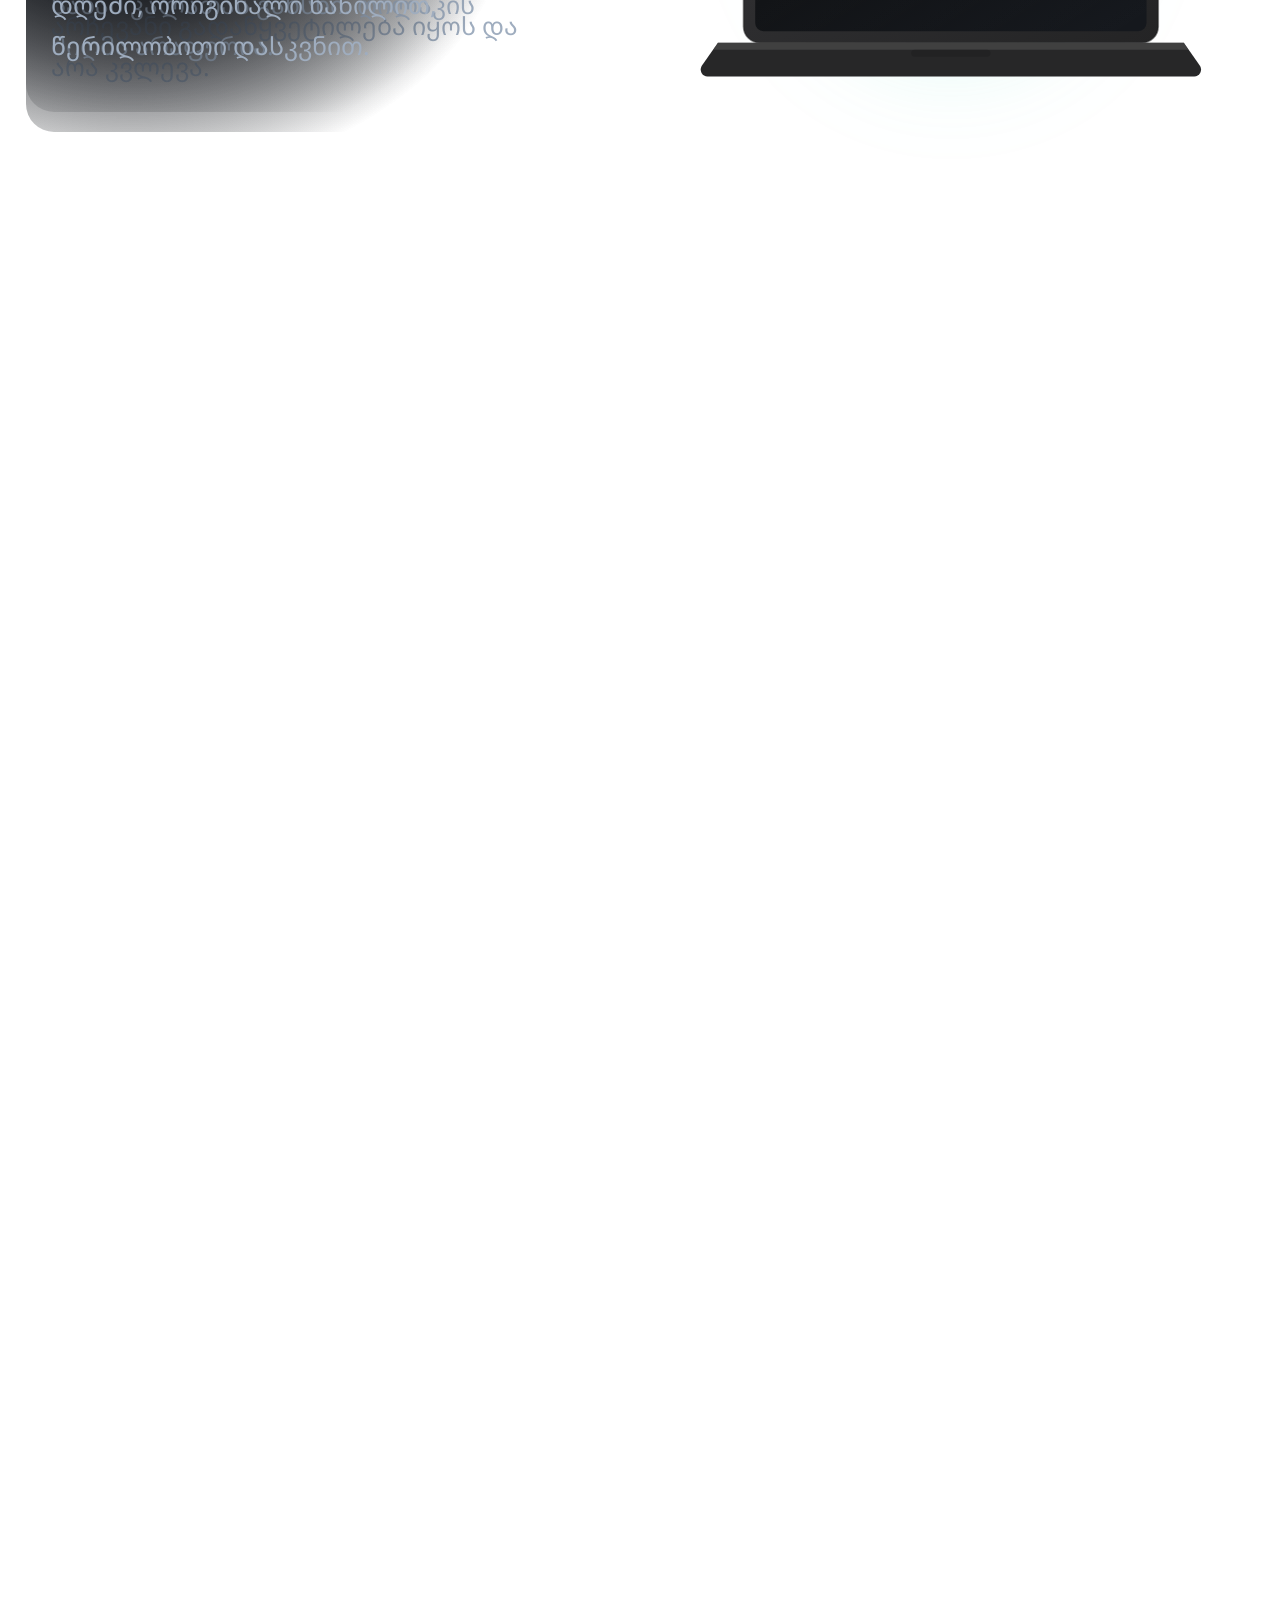
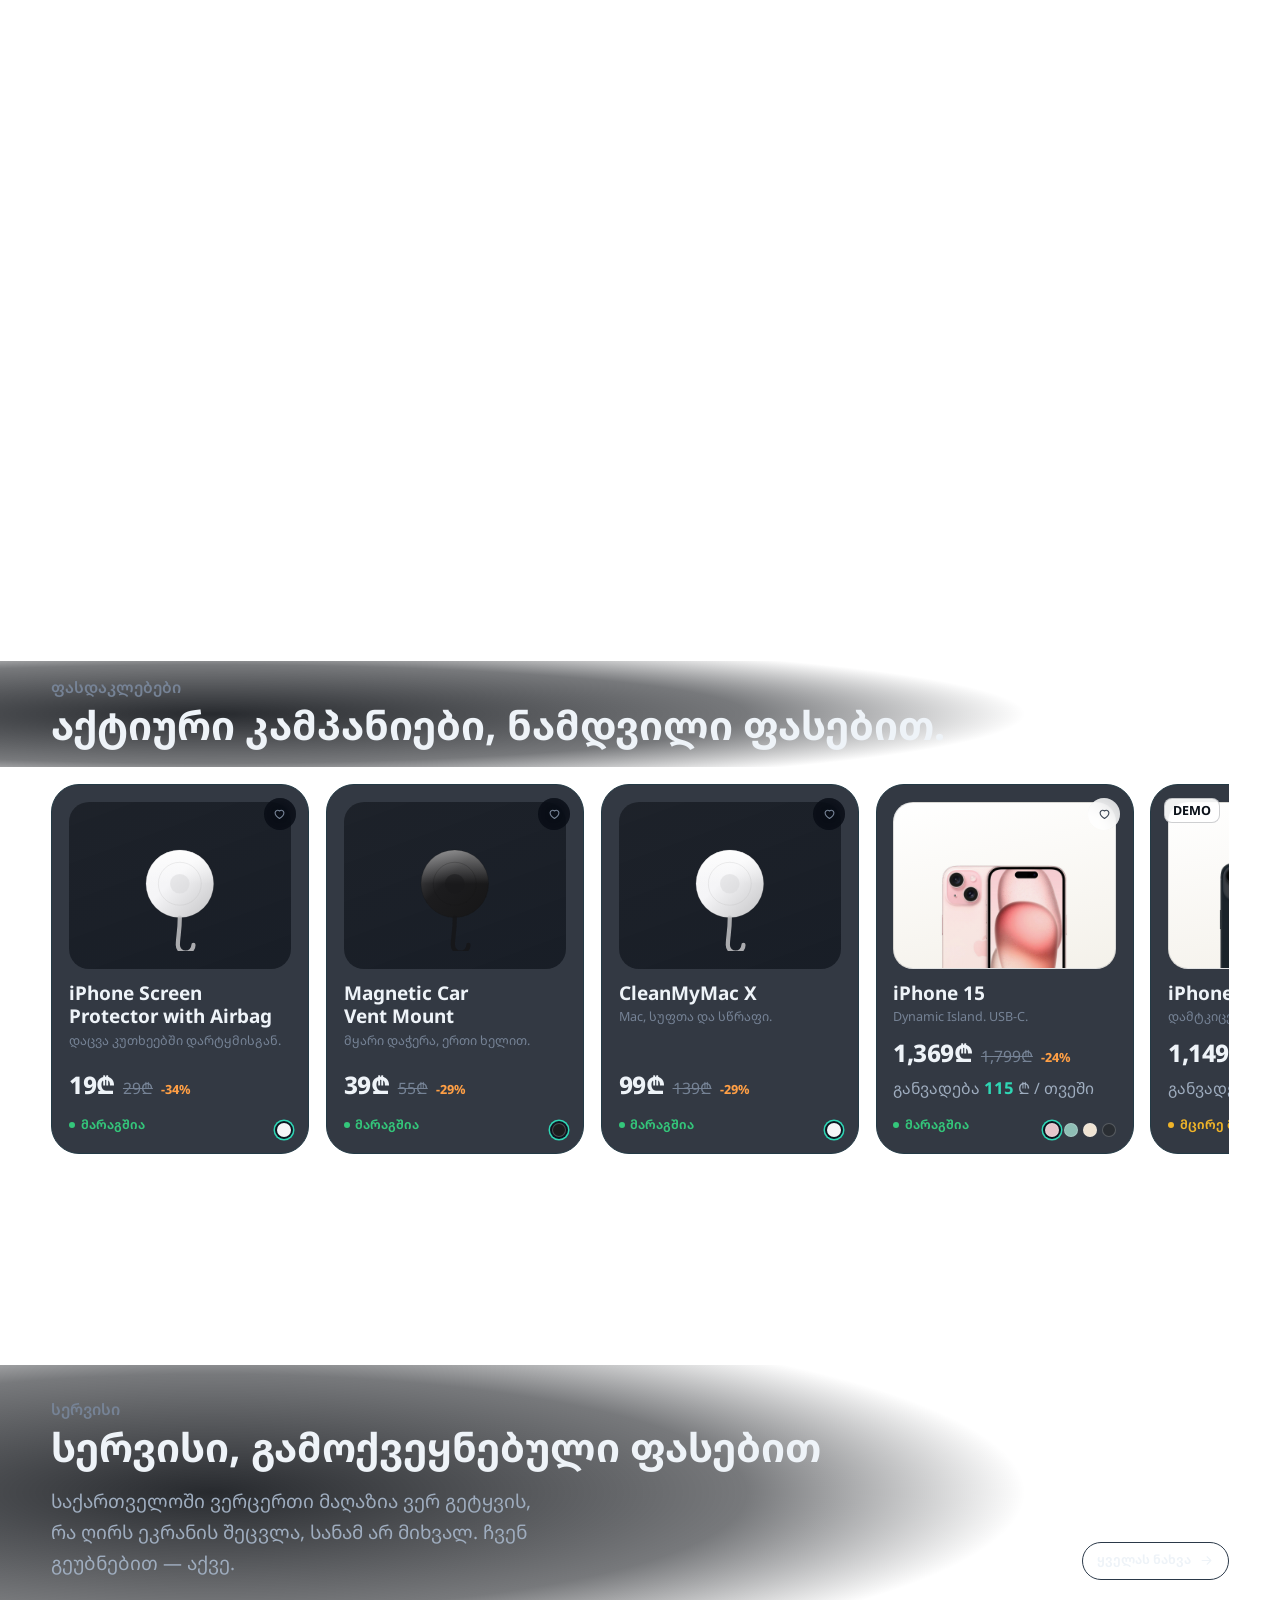
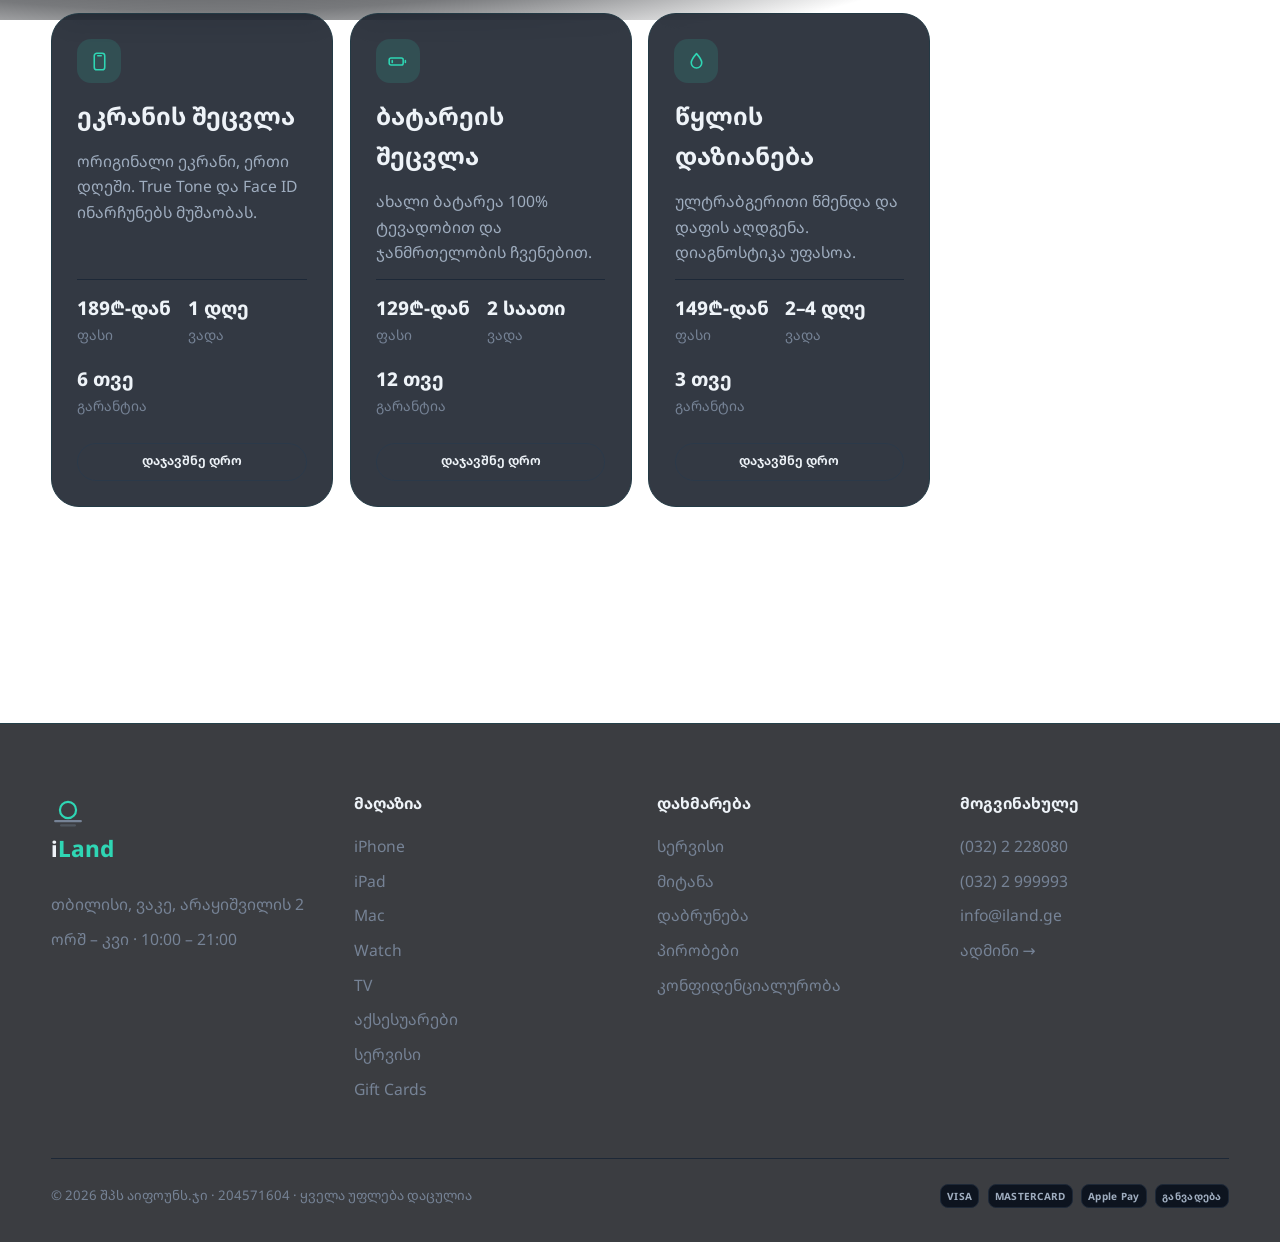
==== commit 50f7afdf: "Real product photos, fluid in both themes, adaptive text contrast Six fixes from review.  PLUME DECA" ====
--- a/demo/index.html
+++ b/demo/index.html
@@ -17,7 +17,6 @@
 
 <a class="skip" href="#main">გადადი მთავარ შიგთავსზე</a>
 <canvas id="fluid" aria-hidden="true"></canvas>
-<div class="progress" aria-hidden="true"></div>
 
 <!-- ── announcement ─────────────────────────────────────────────────────── -->
 <div class="marquee" id="marquee" style="position:relative">
--- a/demo/css/tokens.css
+++ b/demo/css/tokens.css
@@ -254,6 +254,11 @@
 
 html {
   -webkit-text-size-adjust: 100%;
+  /* `clip`, not `hidden`. Decorative layers here deliberately bleed past their
+     container (scrims, aurora, plume glow) and must never produce a horizontal
+     scrollbar. `hidden` would also work visually but creates a scroll container,
+     which breaks `position: sticky` on the nav; `clip` does not. */
+  overflow-x: clip;
   /* Never `scroll-behavior: smooth` globally — it desynchronises the scrollbar,
      breaks PageDown/Home/End and corrupts scroll-timeline accuracy. Opt in
      per-anchor instead. */
--- a/demo/css/app.css
+++ b/demo/css/app.css
@@ -1189,20 +1189,6 @@
 }
 @keyframes rise { from { opacity: 0; translate: 0 26px; } to { opacity: 1; translate: 0 0; } }
 
-/* Scroll progress bar, compositor-driven, no listeners. */
-.progress {
-  position: fixed;
-  inset: 0 0 auto 0;
-  height: 2px;
-  z-index: calc(var(--z-nav) + 1);
-  background: var(--accent);
-  transform-origin: 0 50%;
-  scale: 0 1;
-}
-@supports (animation-timeline: scroll()) {
-  .progress { animation: grow linear both; animation-timeline: scroll(root block); }
-}
-@keyframes grow { to { scale: 1 1; } }
 
 /* ------------------------------------------------------------ pinned story --- */
 
@@ -1346,3 +1332,52 @@
 @media (min-width: 60.001rem) {
   dialog.drawer--left { display: none; }
 }
+
+/* ----------------------------------------------------------- product art --- */
+
+/* Real photographs from the client's catalogue sit in the same wells as the
+   drawn fallbacks, so both have to obey the same box. `contain` because these
+   are product shots of wildly different aspect ratios — a MacBook is landscape,
+   an iPhone is portrait — and cropping either would cut off the product. */
+.product-photo {
+  width: 100%;
+  height: 100%;
+  object-fit: contain;
+  object-position: center;
+}
+
+.card__media .product-photo { padding: 8%; }
+.pdp__stage .product-photo { padding: 10%; }
+.line-item__media .product-photo { padding: 12%; }
+.search-res .product-photo { width: 34px; height: 34px; flex: none; }
+
+/* The client's photos are all shot on white. Rather than fight that with a
+   blend mode — `screen` keeps white white, `multiply` eats the product — the
+   white is made deliberate: the media well becomes a light product tile, which
+   is how Apple resellers present these anyway. The tile is slightly warm rather
+   than pure #fff so it sits in the palette instead of glaring out of it. */
+.card__media--photo,
+.pdp__stage--photo {
+  background: linear-gradient(168deg, #FFFFFF 0%, #F4F1EA 100%);
+  border: 1px solid color-mix(in oklab, var(--ink) 10%, transparent);
+}
+.card__media--photo .product-photo,
+.pdp__stage--photo .product-photo { mix-blend-mode: multiply; }
+
+/* Badges and the favourite button are painted OVER the light tile, and they sit
+   before it in the DOM so no sibling selector reaches them — hence :has() on the
+   card. Their default translucent-accent fill has almost no contrast on white. */
+.card:has(.card__media--photo) .badge--new {
+  background: var(--lume-900);
+  color: var(--lume-100);
+}
+.card:has(.card__media--photo) .badge--demo {
+  background: #FFFFFFEE;
+  color: var(--ink);
+  border-color: color-mix(in oklab, var(--ink) 20%, transparent);
+}
+.card:has(.card__media--photo) .card__fav {
+  background: #FFFFFFCC;
+  color: var(--ink-2);
+}
+.card:has(.card__media--photo) .card__fav:hover { color: var(--ink); }
--- a/demo/css/fluid.css
+++ b/demo/css/fluid.css
@@ -32,10 +32,14 @@
     var(--abyss);
 }
 
-/* The fluid is a dark-mode device. In light mode it would have to fight the
-   sand ground and lose, so it simply steps aside. */
-:root[data-theme='light'] #fluid { display: none; }
-:root[data-theme='light'] body.has-fluid { background: var(--bg); }
+/* The canvas paints its own ground in both themes, so the element's fallback
+   gradient only shows before the first frame or when WebGL is unavailable. */
+:root[data-theme='light'] #fluid {
+  background:
+    radial-gradient(38% 44% at 18% 22%, color-mix(in oklab, var(--lume-700) 16%, transparent), transparent 70%),
+    radial-gradient(32% 38% at 82% 16%, color-mix(in oklab, var(--sun-700) 12%, transparent), transparent 70%),
+    var(--sand-50);
+}
 
 body.has-fluid { background: transparent; }
 
@@ -46,25 +50,25 @@
 /* ---------------------------------------------------------------- chrome --- */
 
 body.has-fluid .marquee {
-  background: color-mix(in oklab, var(--abyss) 72%, transparent);
+  background: color-mix(in oklab, var(--bg) 74%, transparent);
   -webkit-backdrop-filter: blur(14px) saturate(1.3);
           backdrop-filter: blur(14px) saturate(1.3);
 }
 
 body.has-fluid .nav {
-  background: color-mix(in oklab, var(--abyss) 52%, transparent);
+  background: color-mix(in oklab, var(--bg) 56%, transparent);
   -webkit-backdrop-filter: blur(22px) saturate(1.5);
           backdrop-filter: blur(22px) saturate(1.5);
 }
 body.has-fluid .nav.is-stuck {
-  background: color-mix(in oklab, var(--abyss) 74%, transparent);
+  background: color-mix(in oklab, var(--bg) 76%, transparent);
 }
 
 body.has-fluid .foot {
-  background: color-mix(in oklab, var(--abyss) 76%, transparent);
+  background: color-mix(in oklab, var(--bg) 78%, transparent);
   -webkit-backdrop-filter: blur(18px);
           backdrop-filter: blur(18px);
-  border-top-color: color-mix(in oklab, var(--lume) 16%, var(--line));
+  border-top-color: color-mix(in oklab, var(--accent) 16%, var(--line));
 }
 
 /* ----------------------------------------------------------------- hero --- */
@@ -84,23 +88,23 @@
 body.has-fluid .hero__grid > div:first-child::before {
   content: '';
   position: absolute;
-  inset: -8% -12% -8% -50%;
+  inset: -8% 0 -8% -50%;
   z-index: -1;
   pointer-events: none;
-  background: radial-gradient(72% 62% at 28% 45%,
-              color-mix(in oklab, var(--abyss) 88%, transparent) 0%,
-              color-mix(in oklab, var(--abyss) 62%, transparent) 46%,
-              transparent 78%);
+  background: radial-gradient(84% 70% at 30% 45%,
+              color-mix(in oklab, var(--bg) 88%, transparent) 0%,
+              color-mix(in oklab, var(--bg) 62%, transparent) 48%,
+              transparent 80%);
 }
 
 body.has-fluid .hero__eyebrow {
-  background: color-mix(in oklab, var(--abyss) 68%, transparent);
+  background: color-mix(in oklab, var(--bg) 70%, transparent);
   -webkit-backdrop-filter: blur(10px);
           backdrop-filter: blur(10px);
-  border-color: color-mix(in oklab, var(--lume) 26%, var(--line-strong));
-}
-
-body.has-fluid .hero__stats { border-top-color: color-mix(in oklab, var(--lume) 20%, var(--line)); }
+  border-color: color-mix(in oklab, var(--accent) 26%, var(--line-strong));
+}
+
+body.has-fluid .hero__stats { border-top-color: color-mix(in oklab, var(--accent) 20%, var(--line)); }
 
 /* ---------------------------------------------------------------- glass --- */
 
@@ -116,31 +120,42 @@
 body.has-fluid .pdp__stage,
 body.has-fluid .search-pop,
 body.has-fluid .toast {
-  background: color-mix(in oklab, var(--trench) 82%, transparent);
+  background: color-mix(in oklab, var(--surface) 84%, transparent);
   -webkit-backdrop-filter: blur(16px) saturate(1.25);
           backdrop-filter: blur(16px) saturate(1.25);
-  border-color: color-mix(in oklab, var(--lume) 12%, var(--line));
+  border-color: color-mix(in oklab, var(--accent) 12%, var(--line));
 }
 
 body.has-fluid .card:hover,
 body.has-fluid .svc:hover,
 body.has-fluid .cat:hover {
-  border-color: color-mix(in oklab, var(--lume) 42%, var(--line-strong));
+  border-color: color-mix(in oklab, var(--accent) 42%, var(--line-strong));
   box-shadow: 0 32px 80px -28px rgb(0 0 0 / .8),
-              0 0 0 1px color-mix(in oklab, var(--lume) 18%, transparent);
+              0 0 0 1px color-mix(in oklab, var(--accent) 18%, transparent);
 }
 
 /* The media well inside a card should read as a window onto the ground. */
 body.has-fluid .card__media {
   background: linear-gradient(160deg,
-              color-mix(in oklab, var(--abyss) 46%, transparent),
-              color-mix(in oklab, var(--deep) 62%, transparent));
+              color-mix(in oklab, var(--bg) 46%, transparent),
+              color-mix(in oklab, var(--bg-raised) 62%, transparent));
+}
+
+/* Photo tiles keep their light plate. Same specificity as the rule above, so
+   this has to come AFTER it to win on source order — the shots are on white and
+   the image multiplies against this plate. */
+body.has-fluid .card__media--photo,
+body.has-fluid .pdp__stage--photo {
+  background: linear-gradient(168deg, #FFFFFF 0%, #F4F1EA 100%);
+  -webkit-backdrop-filter: none;
+          backdrop-filter: none;
+  border-color: color-mix(in oklab, var(--ink) 12%, transparent);
 }
 
 /* Drawers sit above the fluid and must be fully legible — no transparency
    games where someone is reading a total. */
 body.has-fluid dialog.drawer {
-  background: color-mix(in oklab, var(--deep) 96%, transparent);
+  background: color-mix(in oklab, var(--bg-raised) 96%, transparent);
   -webkit-backdrop-filter: blur(24px);
           backdrop-filter: blur(24px);
 }
@@ -154,7 +169,7 @@
   margin: calc(var(--sp-5) * -1);
   border-radius: var(--r-4);
   background: radial-gradient(88% 88% at 20% 40%,
-              color-mix(in oklab, var(--abyss) 84%, transparent),
+              color-mix(in oklab, var(--bg) 84%, transparent),
               transparent 82%);
 }
 
@@ -174,29 +189,55 @@
 body.has-fluid .section__head::before {
   content: '';
   position: absolute;
-  inset: -18% -14% -22% -8%;
+  inset: -18% 0 -22% -8%;
   z-index: -1;
   pointer-events: none;
-  background: radial-gradient(64% 78% at 22% 50%,
-              color-mix(in oklab, var(--abyss) 86%, transparent) 0%,
-              color-mix(in oklab, var(--abyss) 54%, transparent) 52%,
-              transparent 80%);
+  background: radial-gradient(78% 86% at 20% 50%,
+              color-mix(in oklab, var(--bg) 86%, transparent) 0%,
+              color-mix(in oklab, var(--bg) 54%, transparent) 54%,
+              transparent 82%);
+}
+
+/* ------------------------------------------------- adaptive text contrast --- */
+
+/* `on-light` is toggled by contrast.js when the fluid behind an element gets
+   bright enough that light text would stop being readable. The transition is
+   deliberately slow and eased: the fluid moves continuously, so a hard swap
+   reads as a glitch while a 400ms fade reads as the type responding to it.
+   Colour is a token, not a literal, so this works in both themes — in dark mode
+   the flip is white -> near-black, in light mode near-black -> white. */
+body.has-fluid [data-adaptive] {
+  transition: color var(--t-slow) var(--e-quiet);
+}
+body.has-fluid [data-adaptive].on-light,
+body.has-fluid [data-adaptive].on-light .lume {
+  color: var(--ink);
+}
+:root[data-theme='light'] body.has-fluid [data-adaptive].on-light,
+:root[data-theme='light'] body.has-fluid [data-adaptive].on-light .lume {
+  color: #FFFFFF;
+  text-shadow: 0 1px 14px color-mix(in oklab, var(--ink) 45%, transparent);
+}
+
+/* The accent word in the hero keeps its colour until the ground actually
+   threatens it, then goes solid so it never sits teal-on-teal. */
+body.has-fluid .hero__title.on-light .lume { color: var(--lume-900); }
+:root[data-theme='light'] body.has-fluid .hero__title.on-light .lume { color: var(--lume-100); }
+
+@media (prefers-reduced-motion: reduce) {
+  body.has-fluid [data-adaptive] { transition: none; }
 }
 
 /* Spec rows on a product page are long, thin and low-contrast by design. */
-body.has-fluid .spec { border-bottom-color: color-mix(in oklab, var(--lume) 10%, var(--line)); }
+body.has-fluid .spec { border-bottom-color: color-mix(in oklab, var(--accent) 10%, var(--line)); }
 
 /* --------------------------------------------------------------- accents --- */
 
 /* The primary action has to out-glow the ground, or on a bright plume the CTA
    stops looking like the brightest thing on screen. */
 body.has-fluid .btn--primary {
-  box-shadow: 0 18px 50px -16px color-mix(in oklab, var(--lume) 72%, transparent),
-              0 0 0 1px color-mix(in oklab, var(--lume-100) 26%, transparent);
-}
-
-body.has-fluid .progress {
-  box-shadow: 0 0 12px color-mix(in oklab, var(--lume) 80%, transparent);
+  box-shadow: 0 18px 50px -16px color-mix(in oklab, var(--accent) 72%, transparent),
+              0 0 0 1px color-mix(in oklab, var(--accent) 26%, transparent);
 }
 
 /* ---------------------------------------------------------- degradation --- */
@@ -214,12 +255,12 @@
   body.has-fluid .toast,
   body.has-fluid .nav,
   body.has-fluid .marquee,
-  body.has-fluid .foot { background: var(--trench); }
-  body.has-fluid dialog.drawer { background: var(--deep); }
+  body.has-fluid .foot { background: var(--surface); }
+  body.has-fluid dialog.drawer { background: var(--bg-raised); }
 }
 
 @media (prefers-reduced-motion: reduce) {
   /* The sim never starts under reduce, so has-fluid is never added and the
-     gradient below is what shows. Stated explicitly so it cannot regress. */
-  #fluid { background: var(--abyss); }
-}
+     element's own background is what shows. Stated so it cannot regress. */
+  #fluid { background: var(--bg); }
+}
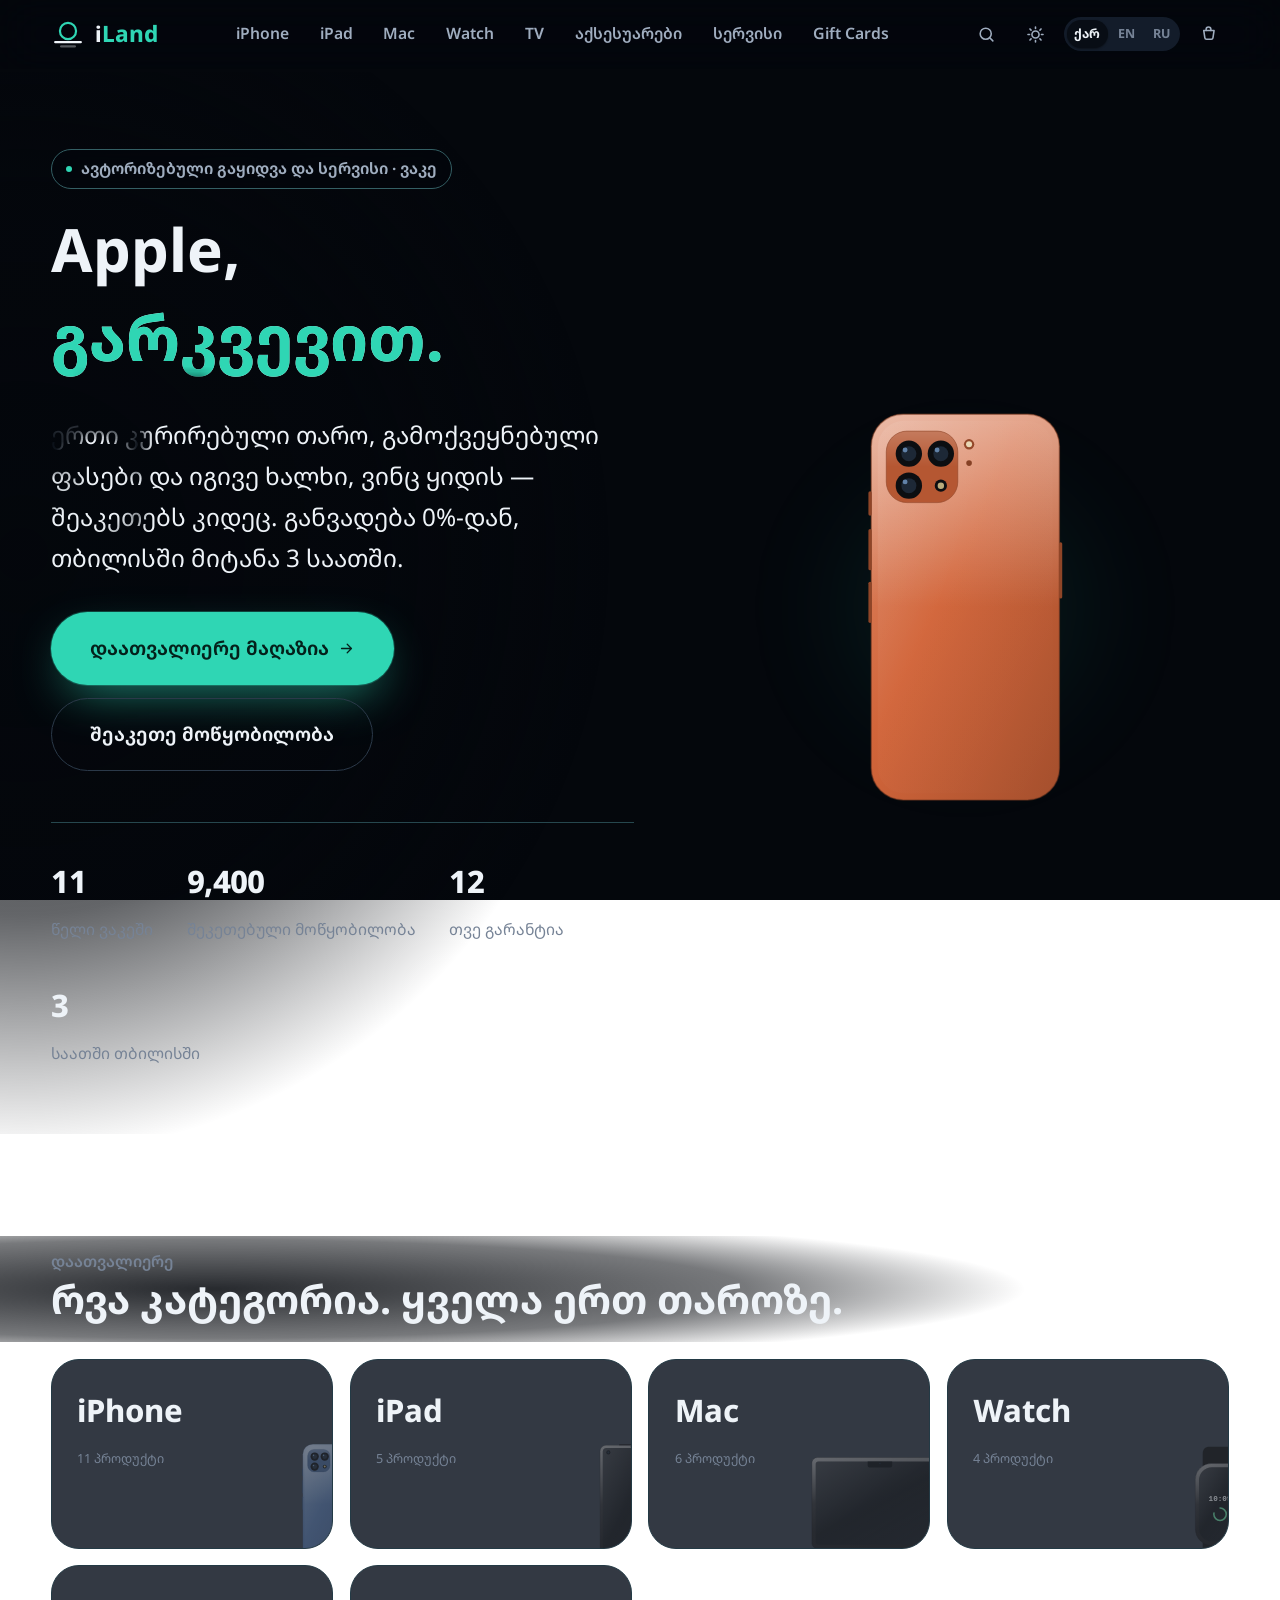
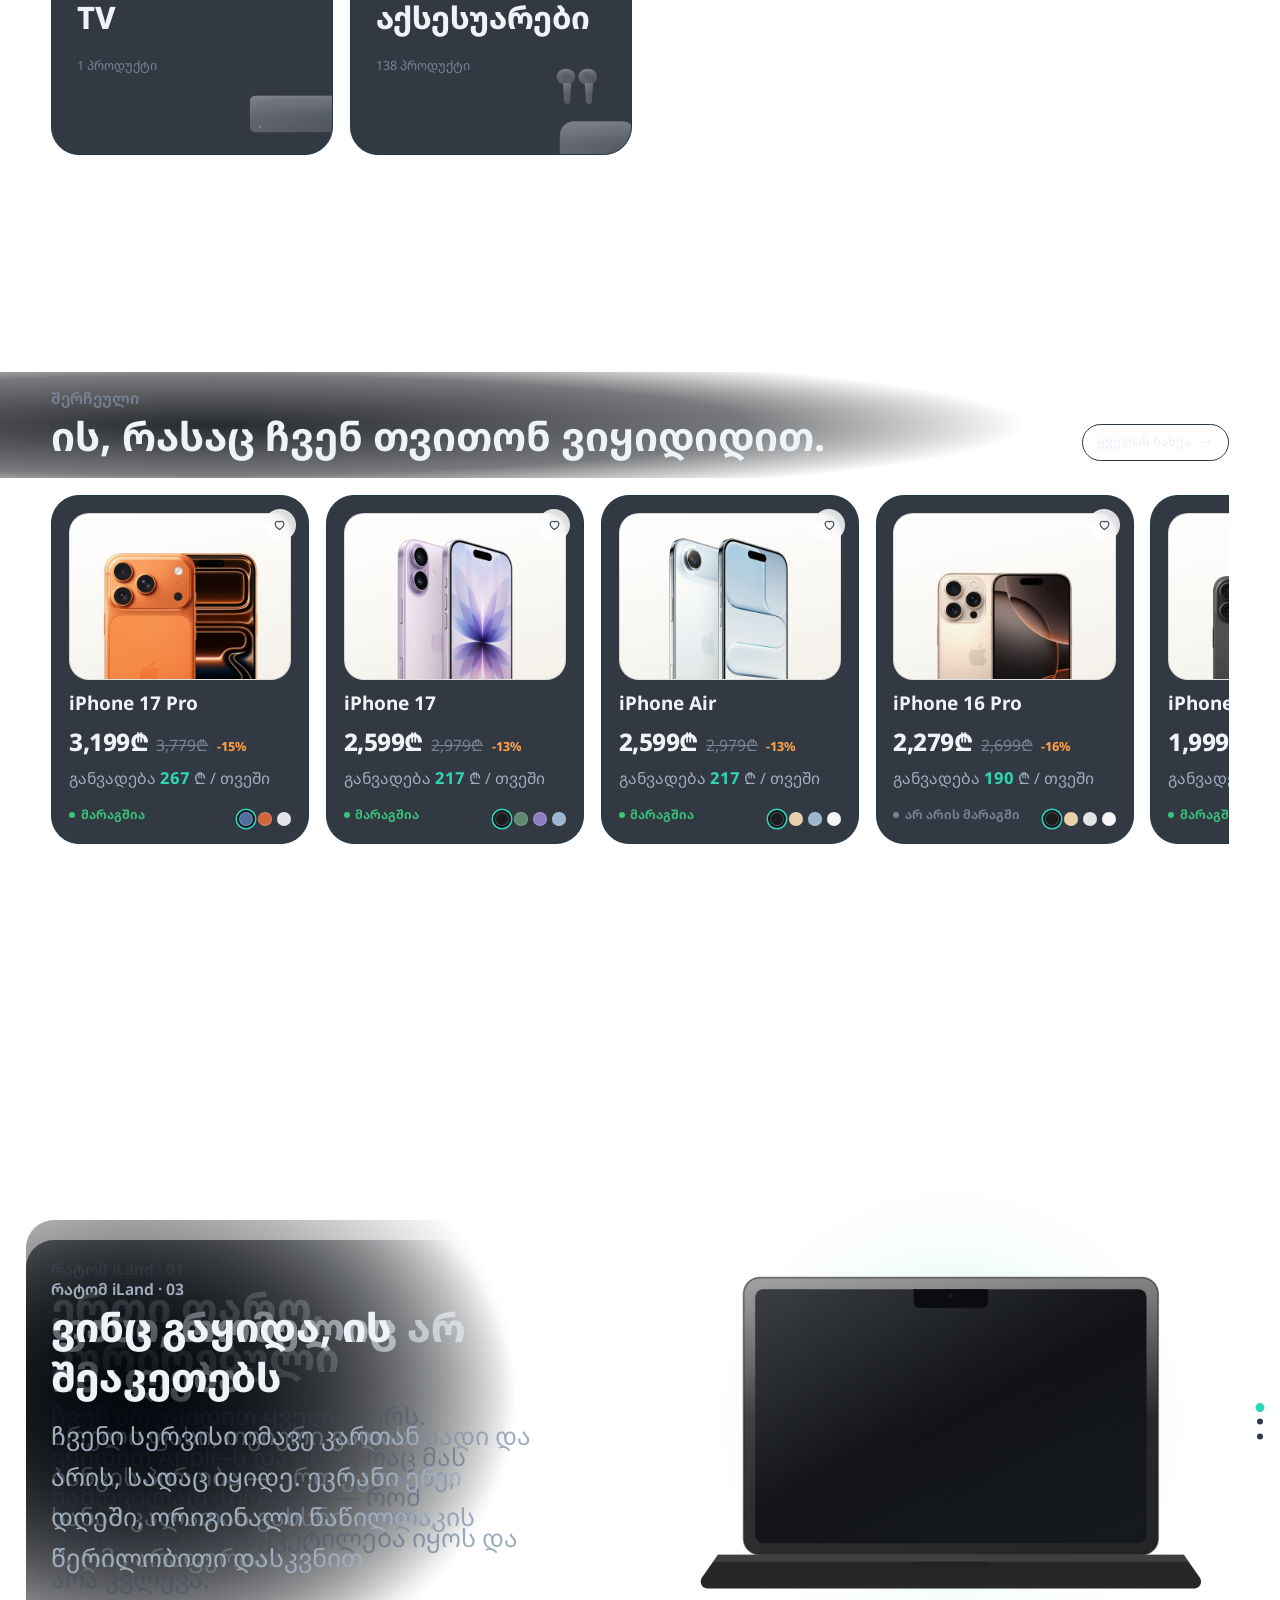
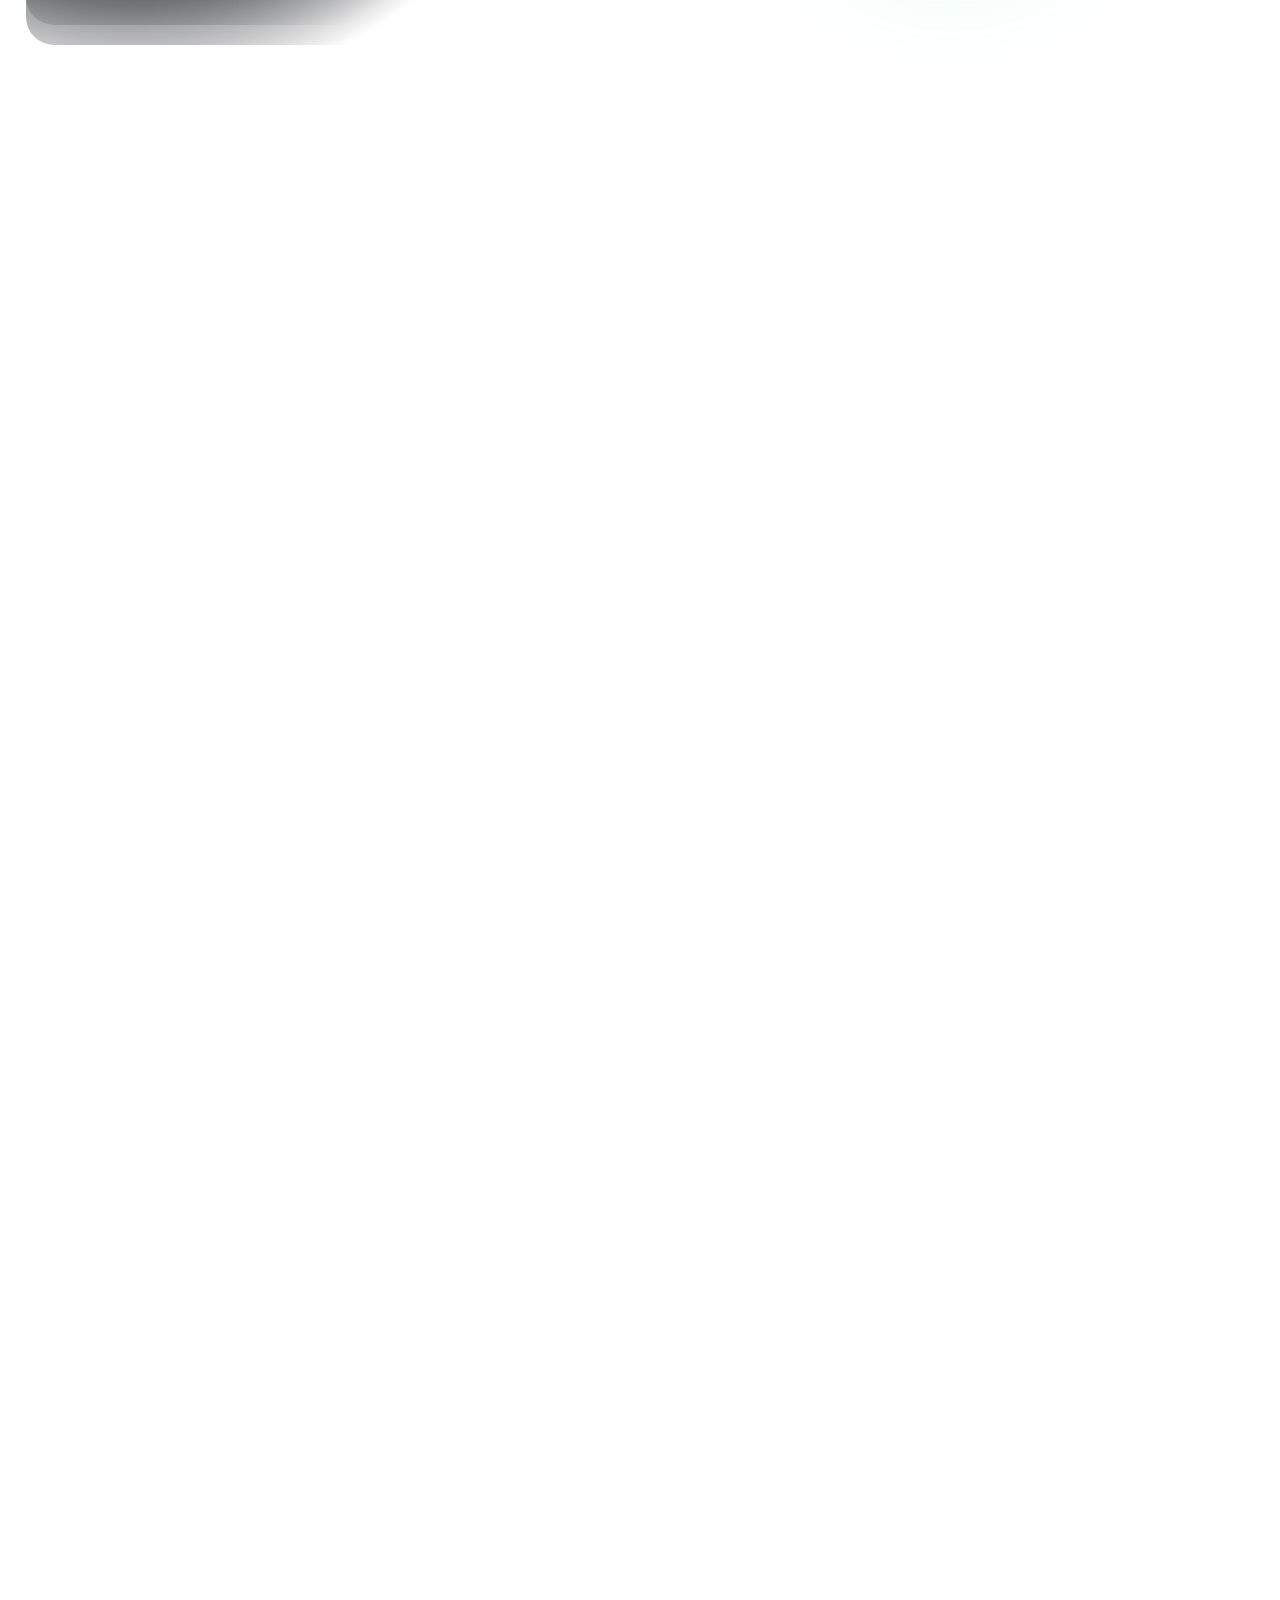
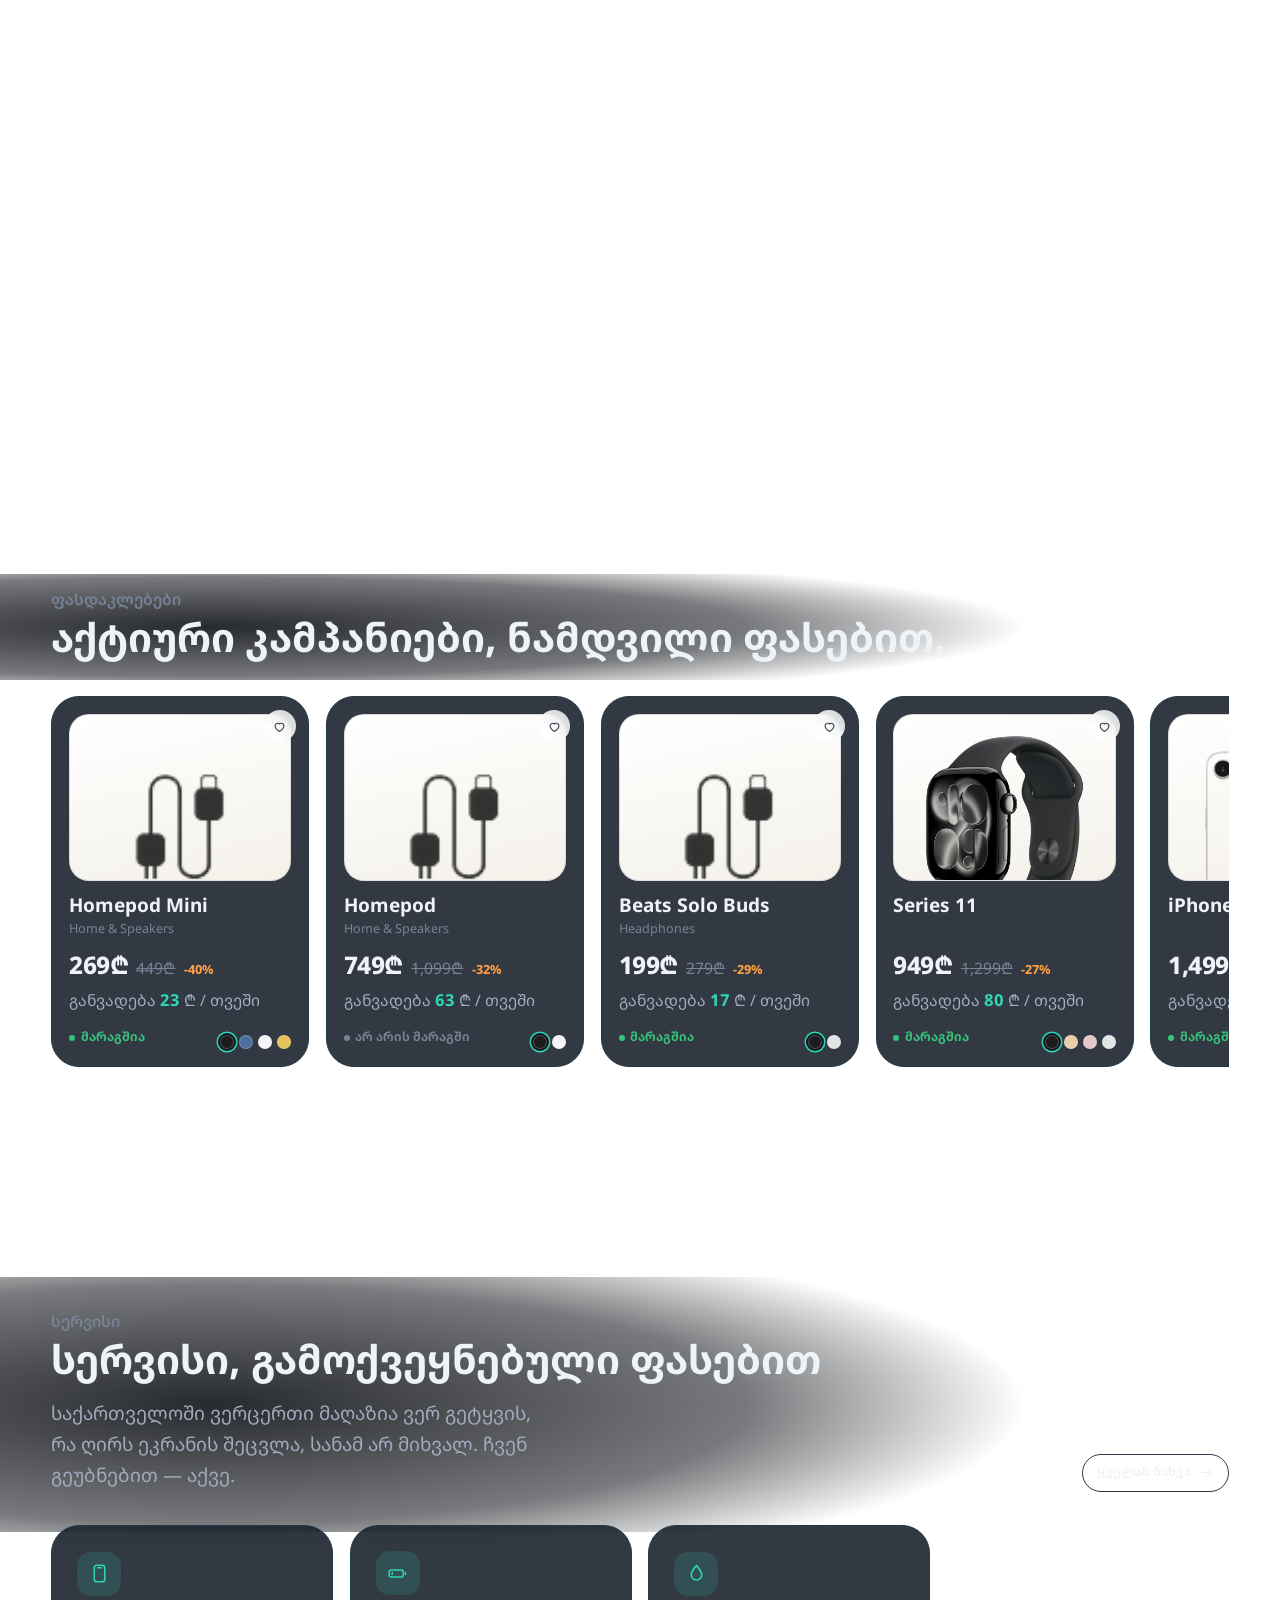
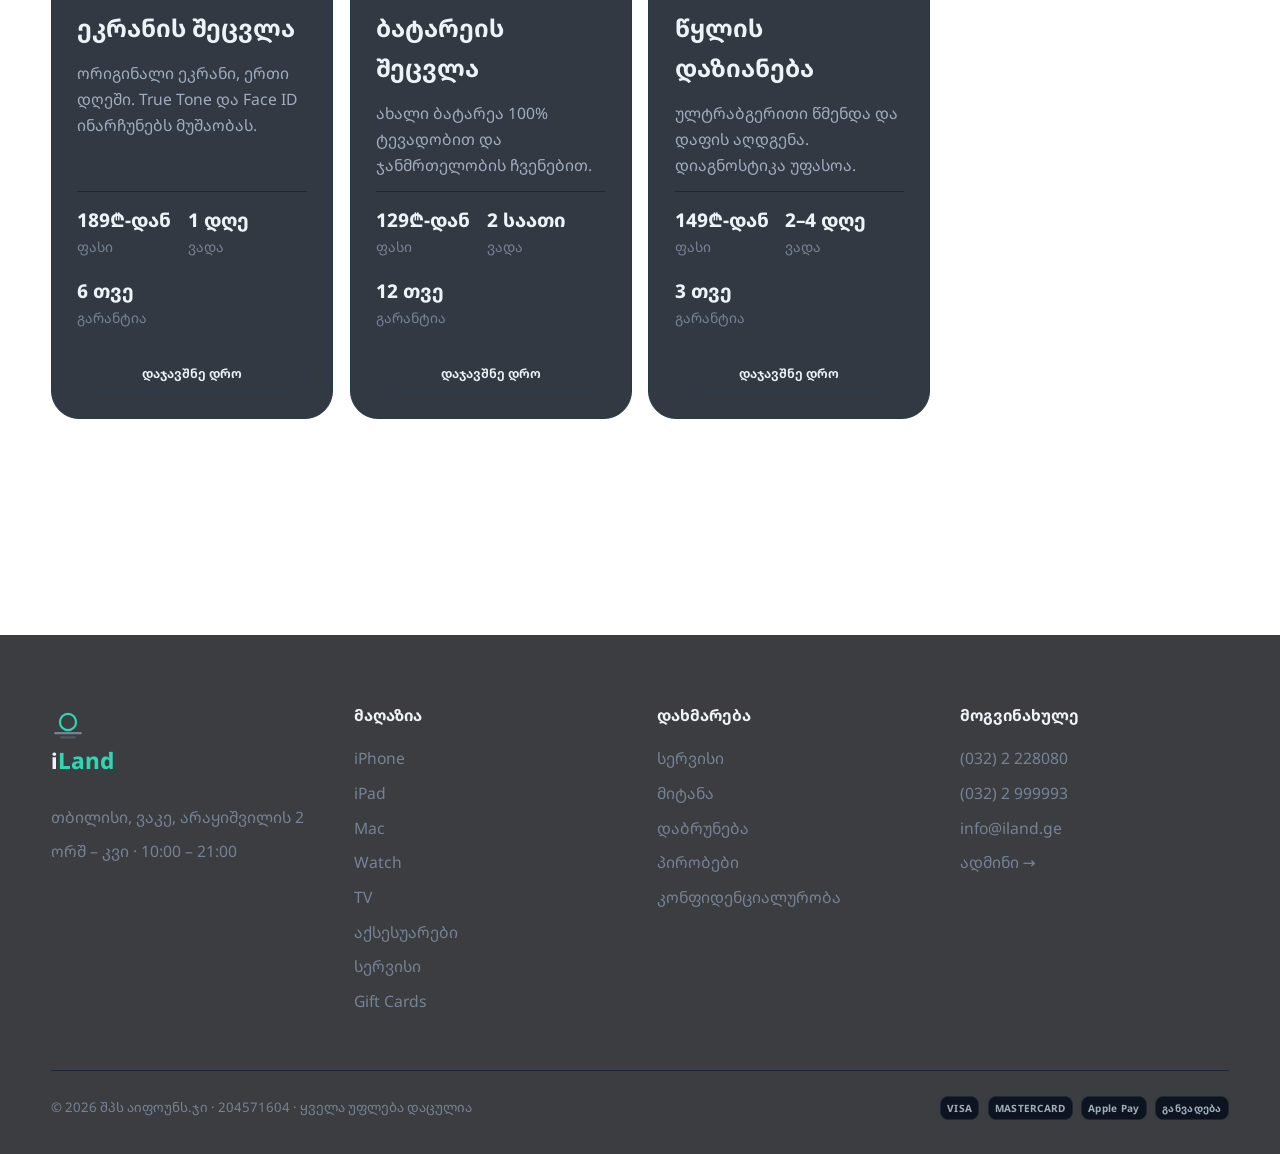
==== commit ad31acc5: "Hide the announcement ticker for now Hidden with an attribute rather than removed: the markup, the s" ====
--- a/demo/index.html
+++ b/demo/index.html
@@ -19,7 +19,9 @@
 <canvas id="fluid" aria-hidden="true"></canvas>
 
 <!-- ── announcement ─────────────────────────────────────────────────────── -->
-<div class="marquee" id="marquee" style="position:relative">
+<!-- Temporarily hidden per client request — remove the `hidden` attribute to
+     bring the announcement ticker back. The JS that populates it still runs. -->
+<div class="marquee" id="marquee" style="position:relative" hidden>
   <div class="marquee__track" id="marqueeTrack"></div>
   <button class="marquee__pause" id="marqueePause" aria-pressed="false" aria-label="შეაჩერე ლენტა">⏸</button>
 </div>
--- a/demo/css/fluid.css
+++ b/demo/css/fluid.css
@@ -200,7 +200,29 @@
 
 /* ------------------------------------------------- adaptive text contrast --- */
 
-/* `on-light` is toggled by contrast.js when the fluid behind an element gets
+/* Primary mode: `ink-map`. contrast.js builds a small image of the ground's
+   brightness — light text colour where the fluid is dark, ink where it is
+   bright — stretches it over the viewport and clips it to the glyphs. The
+   colour boundary therefore runs THROUGH the text: only the letters actually
+   standing on a bright plume go dark. Inline styles carry the image and its
+   viewport alignment; this rule does the clipping. */
+body.has-fluid [data-adaptive].ink-map {
+  -webkit-background-clip: text;
+          background-clip: text;
+  color: transparent !important;
+  background-repeat: no-repeat;
+  text-shadow: none;
+  transition: none;
+}
+body.has-fluid [data-adaptive].ink-map .lume {
+  -webkit-background-clip: text;
+          background-clip: text;
+  color: transparent !important;
+  background-repeat: no-repeat;
+}
+
+/* Fallback mode, engines without background-clip:text only.
+   `on-light` is toggled by contrast.js when the fluid behind an element gets
    bright enough that light text would stop being readable. The transition is
    deliberately slow and eased: the fluid moves continuously, so a hard swap
    reads as a glitch while a 400ms fade reads as the type responding to it.
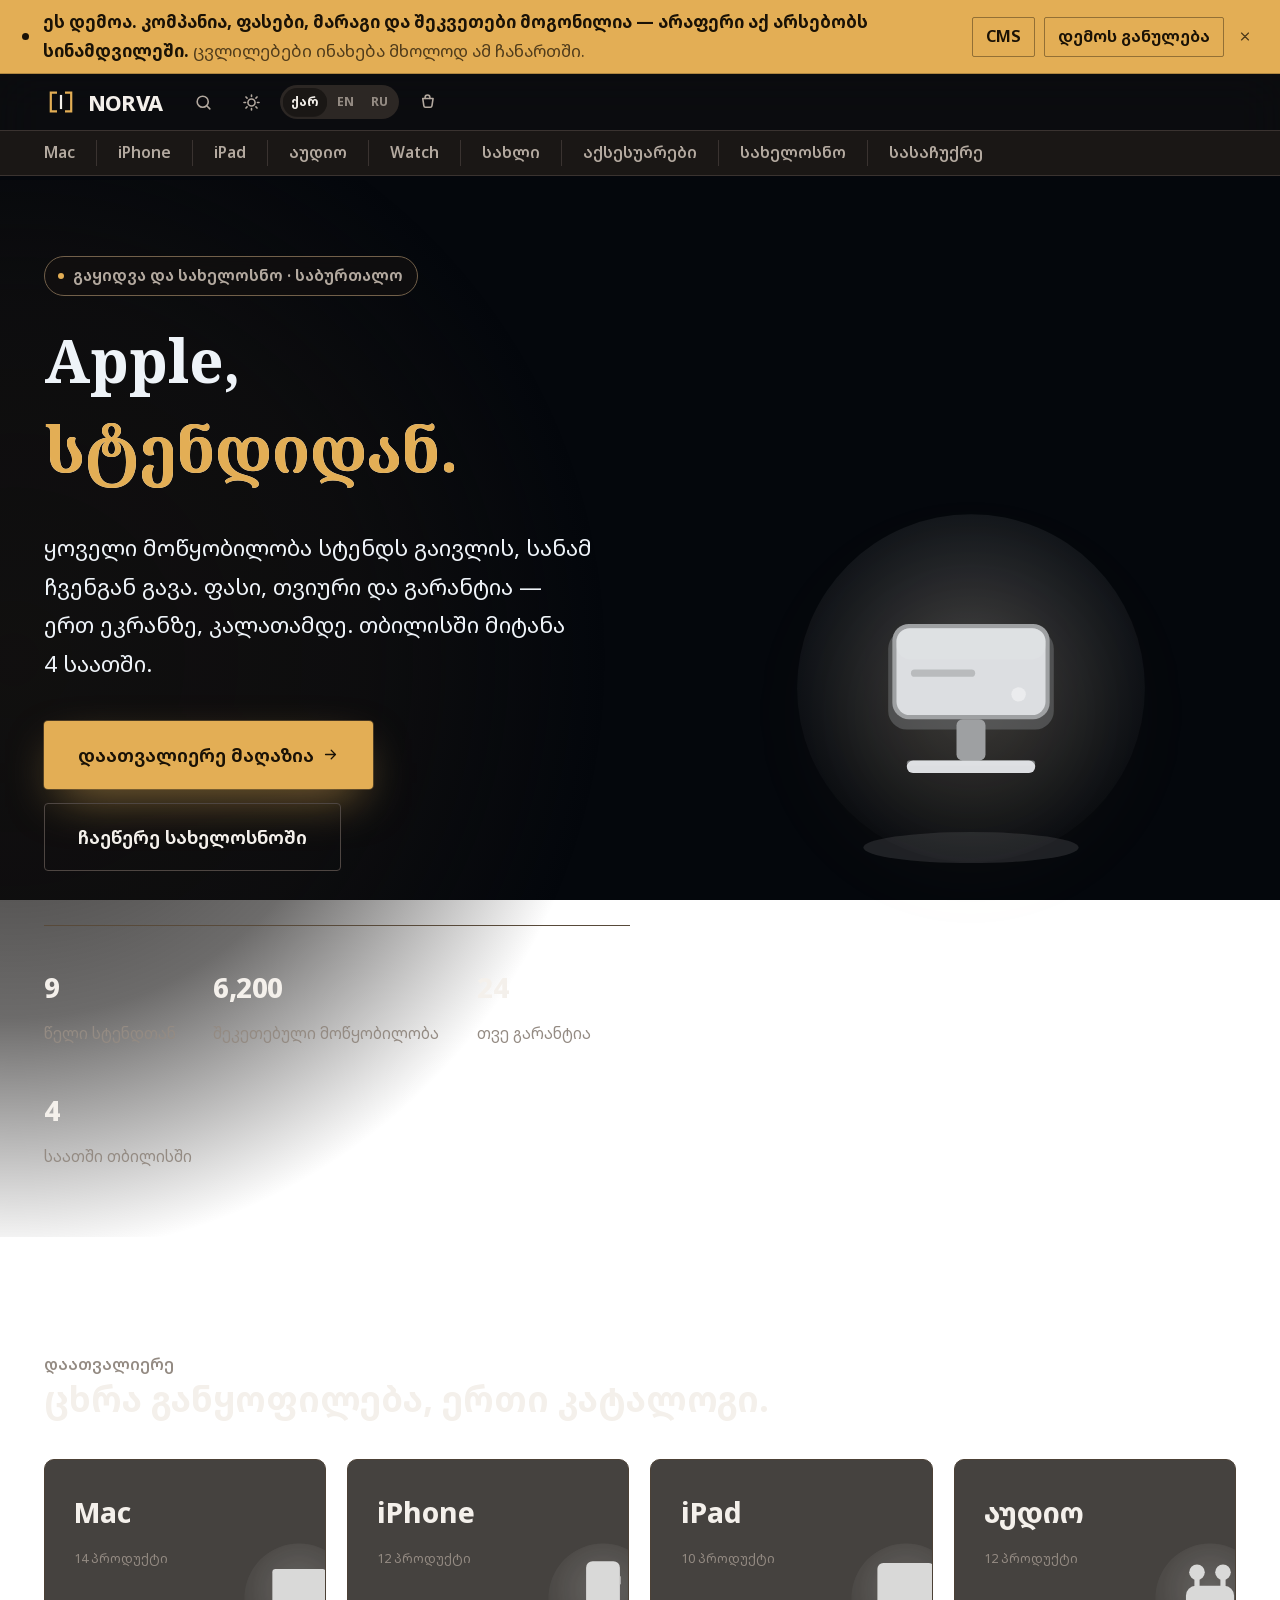
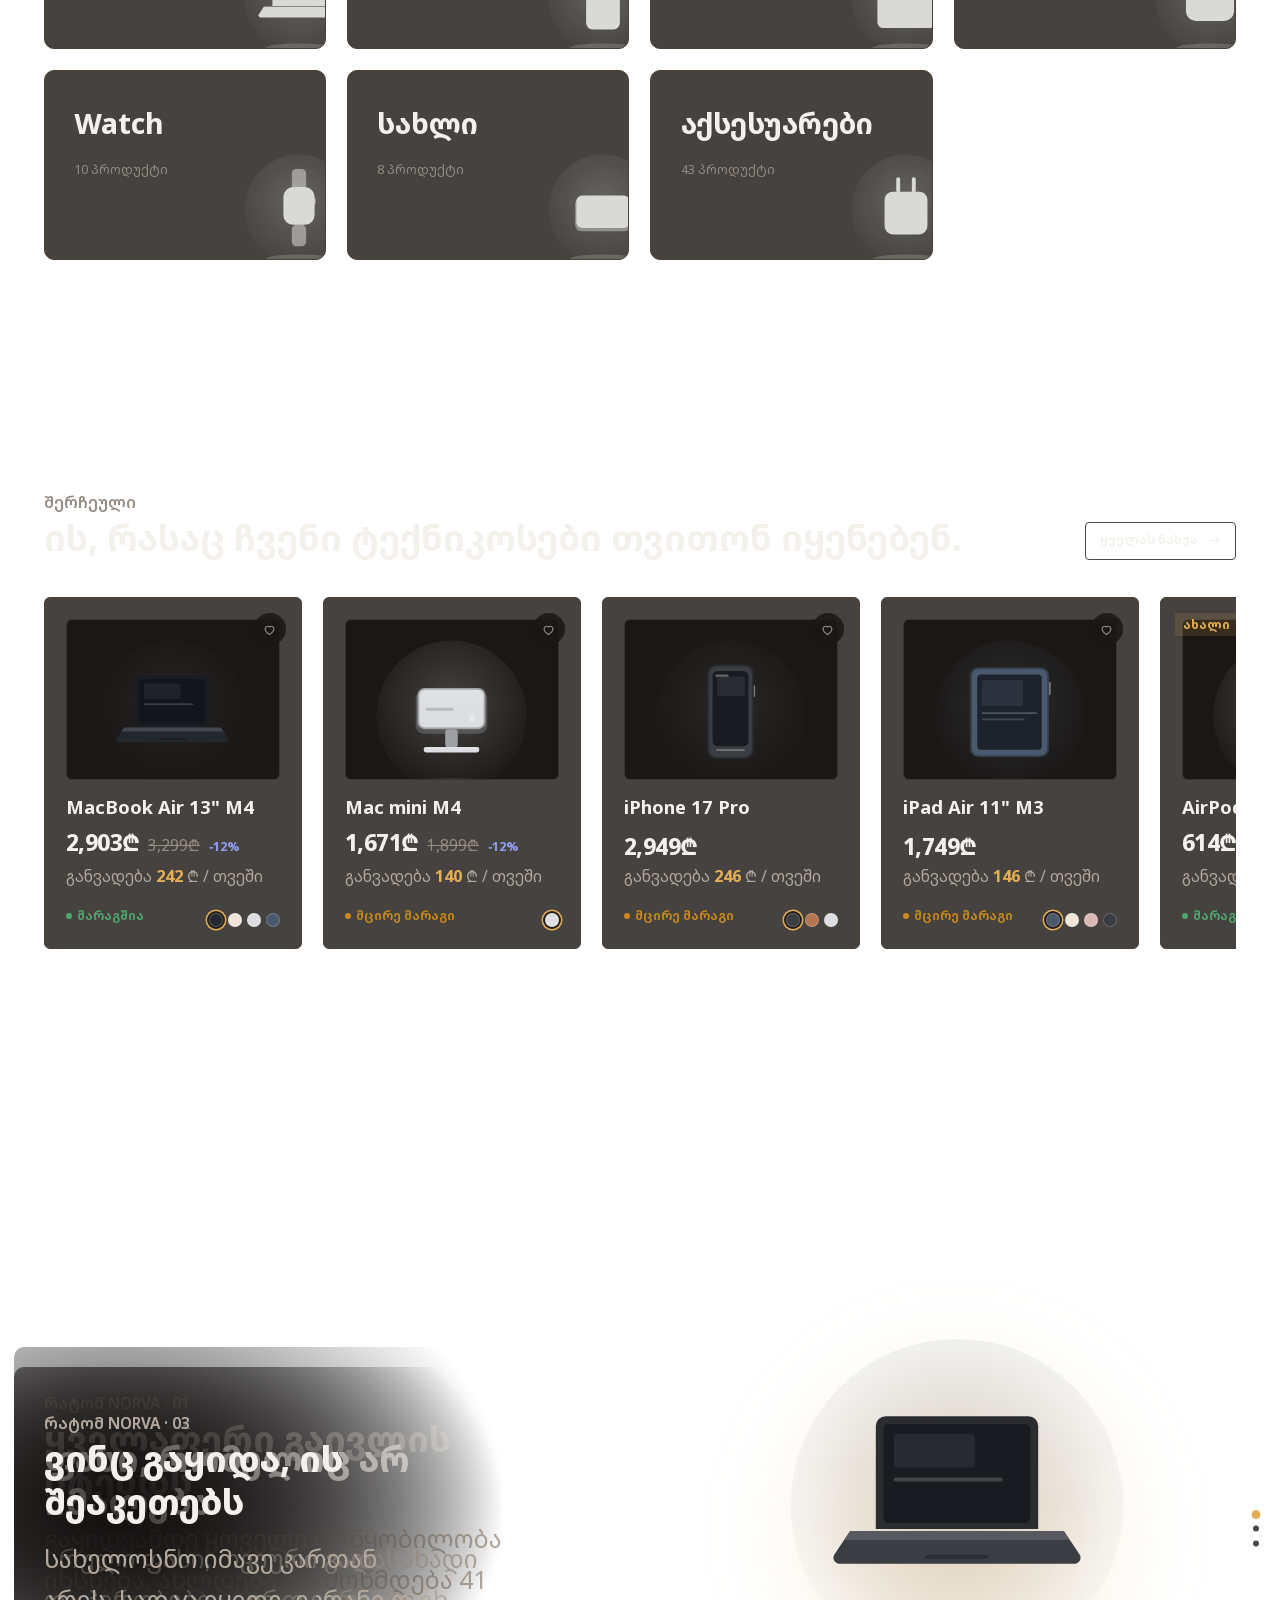
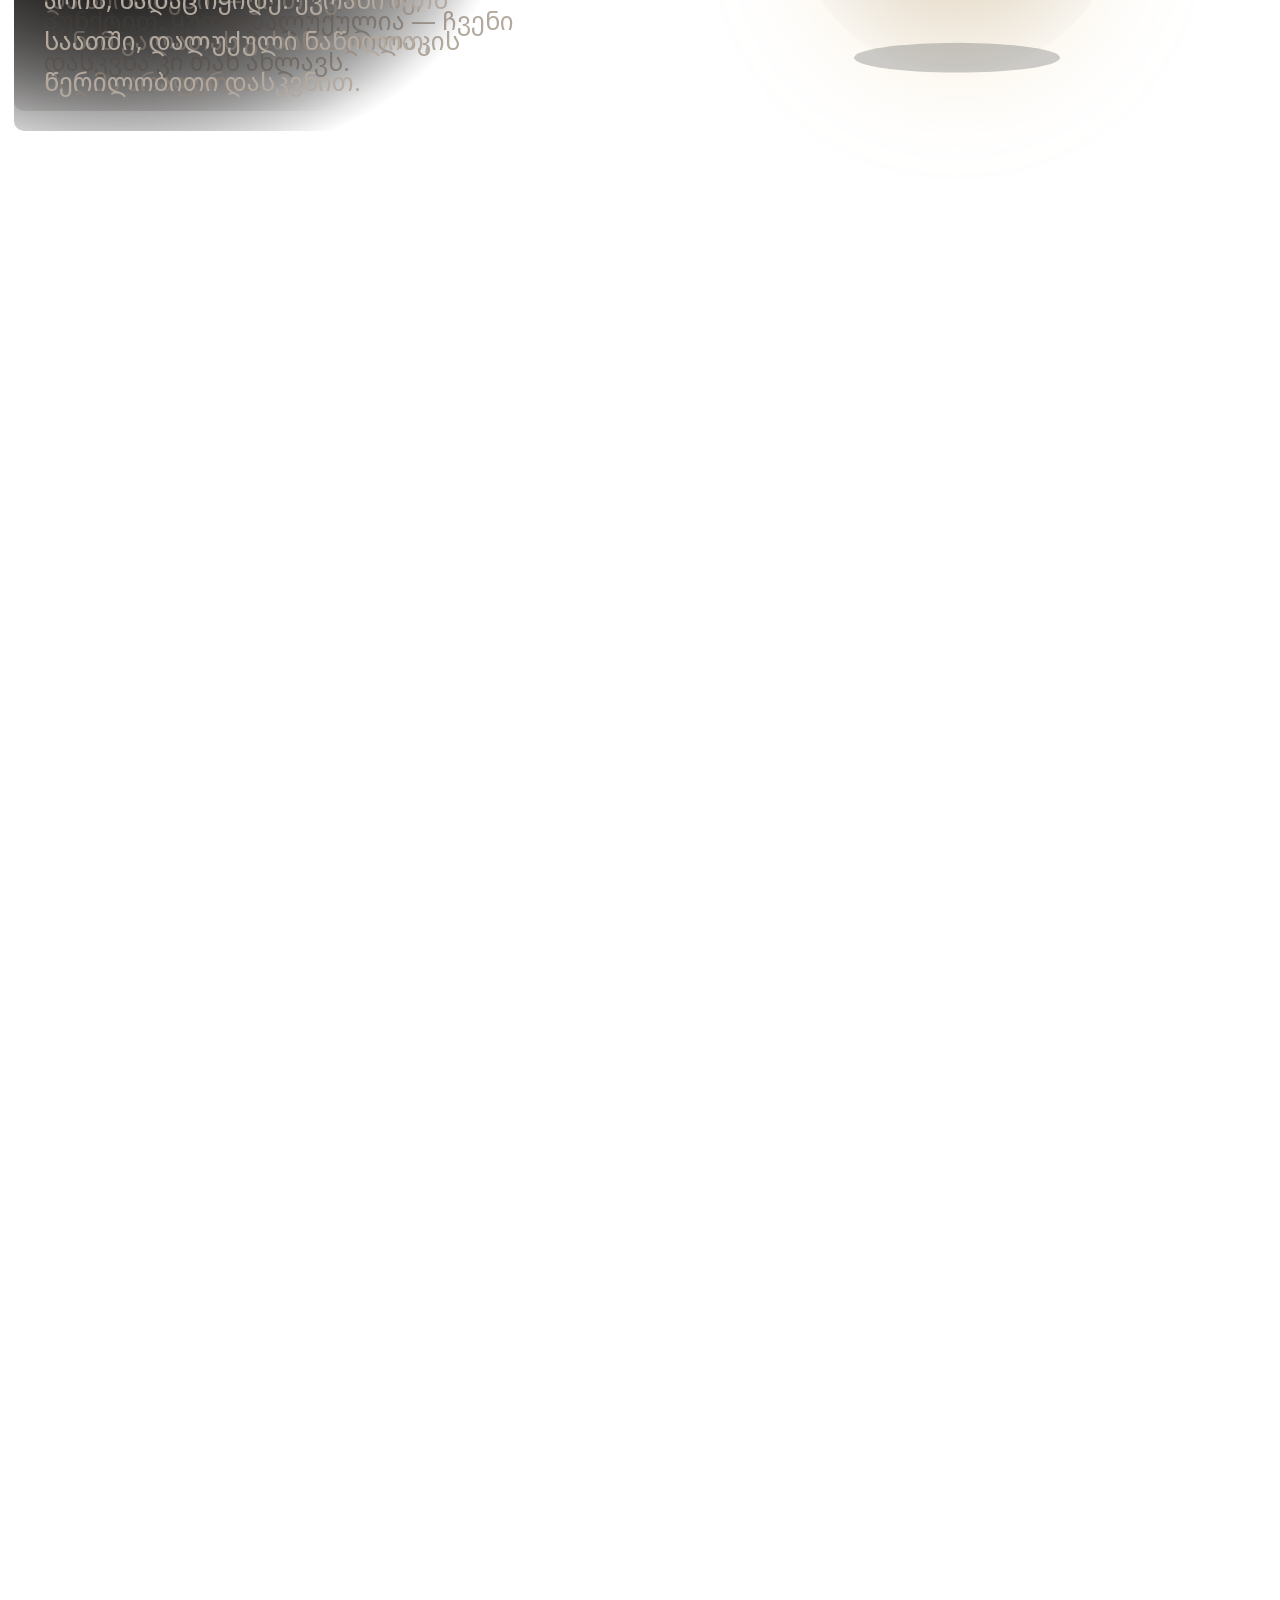
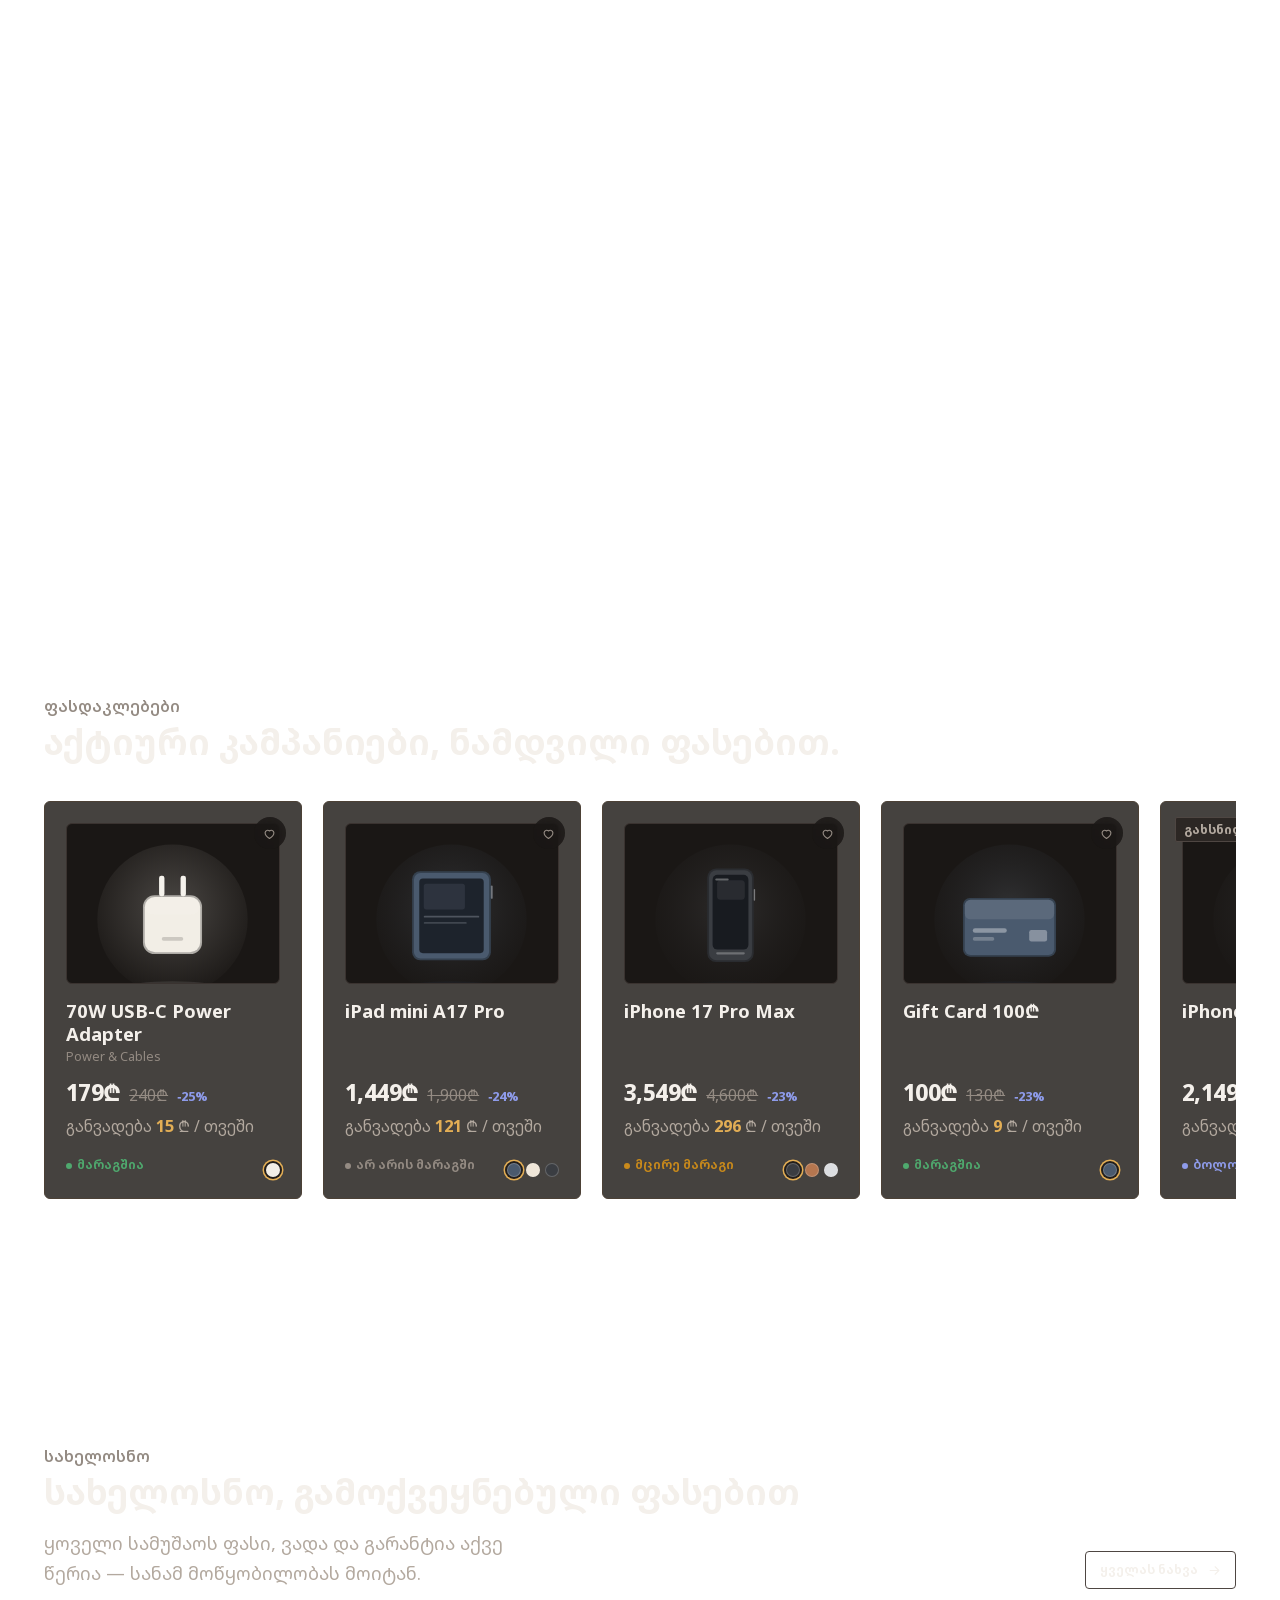
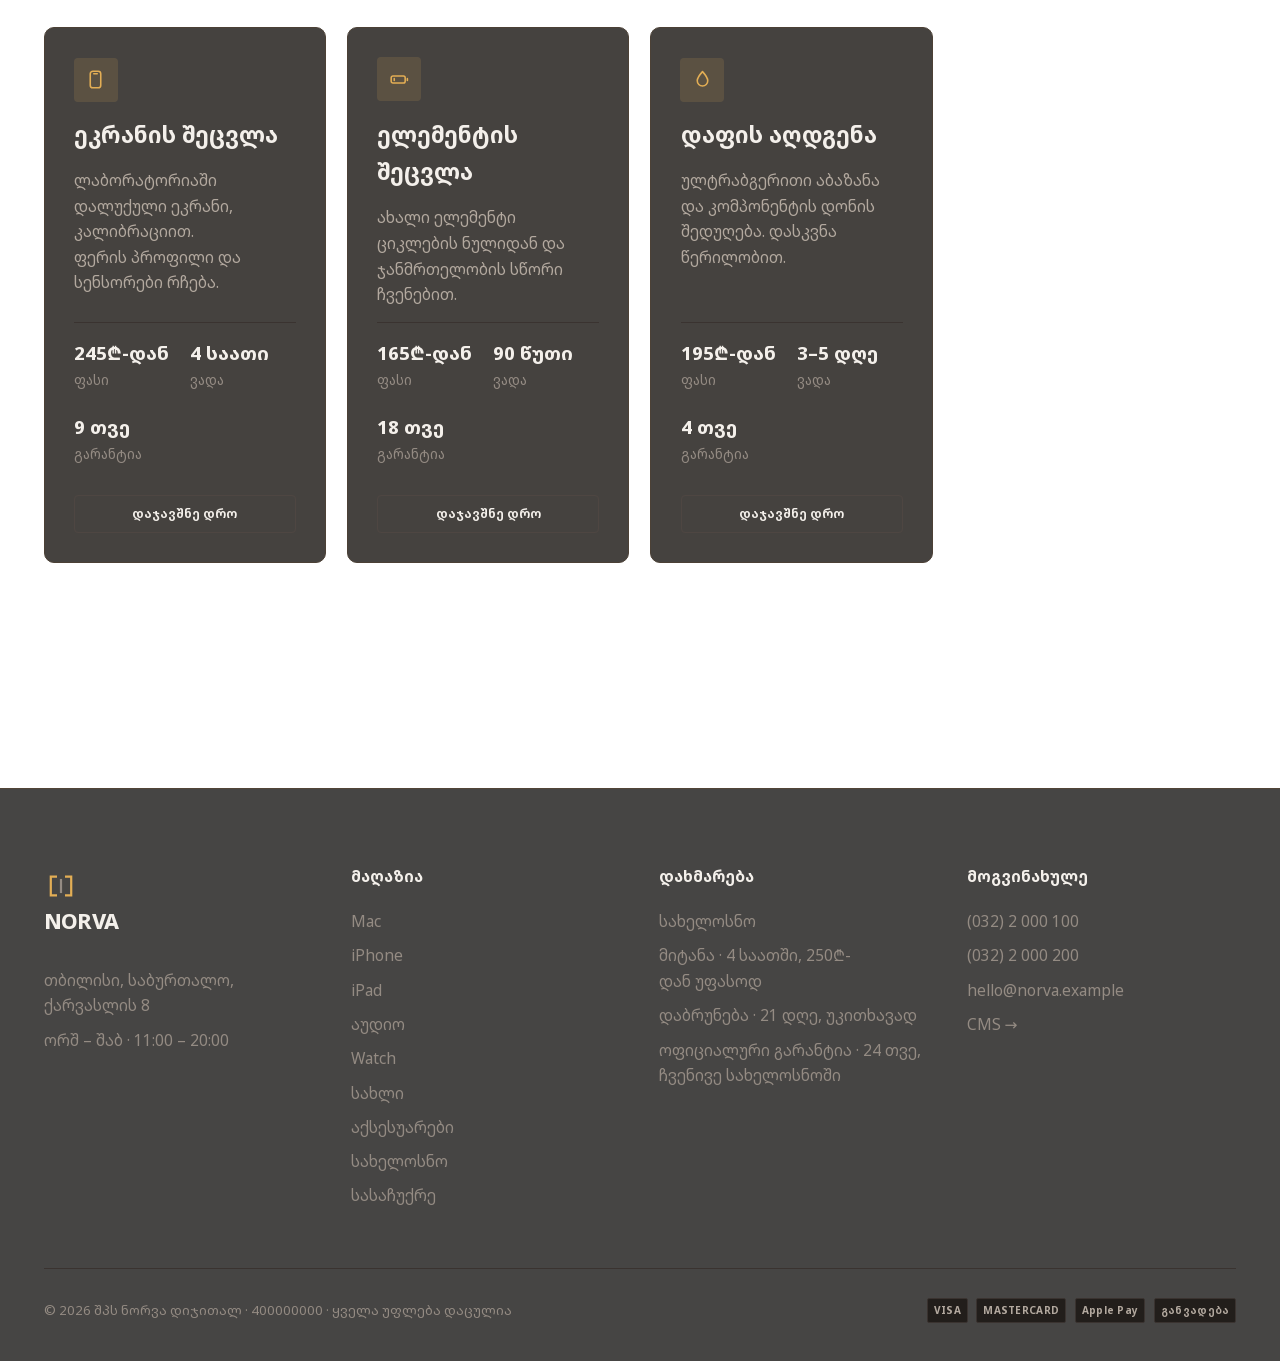
==== commit d66303ba: "demo: clean-room NORVA demo, forked from a private product build This is the root commit of an orpha" ====
--- a/demo/index.html
+++ b/demo/index.html
@@ -3,12 +3,17 @@
 <head>
 <meta charset="utf-8">
 <meta name="viewport" content="width=device-width, initial-scale=1, viewport-fit=cover">
-<title>iLand — Apple საქართველოში</title>
-<meta name="description" content="iLand — Apple-ის ავტორიზებული გაყიდვა და სერვისი თბილისში. განვადება 0%-დან, ორიგინალი ნაწილები, 12 თვე გარანტია.">
-<meta name="theme-color" content="#04070C">
-<link rel="icon" href="data:image/svg+xml,%3Csvg xmlns='http://www.w3.org/2000/svg' viewBox='0 0 32 32'%3E%3Crect width='32' height='32' rx='8' fill='%2304070C'/%3E%3Cpath d='M6 20h20' stroke='%232FD6B4' stroke-width='2.5' stroke-linecap='round'/%3E%3Ccircle cx='16' cy='13' r='5' fill='none' stroke='%232FD6B4' stroke-width='2.5'/%3E%3C/svg%3E">
-<link rel="preconnect" href="https://fonts.googleapis.com">
-<link rel="preconnect" href="https://fonts.gstatic.com" crossorigin>
+<title>NORVA — Apple, სტენდიდან</title>
+<meta name="description" content="NORVA — Apple-ის გაყიდვა და სახელოსნო თბილისში. ყოველი მოწყობილობა გაივლის სტენდს, ფასი და გარანტია ერთ ეკრანზე. სადემონსტრაციო ვერსია.">
+<meta name="robots" content="noindex, nofollow">
+<meta name="theme-color" content="#131110">
+<meta property="og:type" content="website">
+<meta property="og:site_name" content="NORVA">
+<meta property="og:title" content="NORVA — Apple, off the bench">
+<meta property="og:description" content="A clickable demo storefront and CMS. Every company, price and order in it is invented.">
+<link rel="manifest" href="site.webmanifest">
+<link rel="icon" href="data:image/svg+xml,%3Csvg xmlns='http://www.w3.org/2000/svg' viewBox='0 0 32 32'%3E%3Crect width='32' height='32' rx='5' fill='%23131110'/%3E%3Cg fill='none' stroke='%23E3AE55' stroke-width='2.2' stroke-linecap='square'%3E%3Cpath d='M11 8H7v16h4'/%3E%3Cpath d='M21 8h4v16h-4'/%3E%3C/g%3E%3Cpath d='M16 11v10' stroke='%23F4F0EB' stroke-width='2.2' stroke-linecap='square'/%3E%3C/svg%3E">
+<link rel="stylesheet" href="css/fonts.css">
 <link rel="stylesheet" href="css/tokens.css">
 <link rel="stylesheet" href="css/app.css">
 <link rel="stylesheet" href="css/fluid.css">
@@ -29,17 +34,14 @@
 <!-- ── navigation ───────────────────────────────────────────────────────── -->
 <header class="nav" id="nav">
   <div class="wrap nav__inner">
-    <a href="#/" class="logo" aria-label="iLand — მთავარი">
+    <a href="#/" class="logo" aria-label="NORVA — მთავარი">
       <svg viewBox="0 0 40 40" fill="none" aria-hidden="true">
-        <circle class="logo__ring" cx="20" cy="16.5" r="9.5" stroke="currentColor" stroke-width="2.6"
-                style="color:var(--accent)" stroke-linecap="round" transform="rotate(-90 20 16.5)"/>
-        <path d="M5 29.5h30" stroke="var(--text)" stroke-width="2.8" stroke-linecap="round"/>
-        <path d="M12 34.5h16" stroke="var(--text)" stroke-width="2.8" stroke-linecap="round" opacity=".35"/>
+        <path class="logo__jaw" d="M14 9H8v22h6" stroke="var(--accent)" stroke-width="2.6" stroke-linecap="square"/>
+        <path class="logo__jaw" d="M26 9h6v22h-6" stroke="var(--accent)" stroke-width="2.6" stroke-linecap="square"/>
+        <path d="M20 13v14" stroke="var(--text)" stroke-width="2.6" stroke-linecap="square"/>
       </svg>
-      <span class="logo__word">i<b>Land</b></span>
+      <span class="logo__word">NORVA</span>
     </a>
-
-    <nav class="nav__list" id="navList" aria-label="კატეგორიები"></nav>
 
     <div class="nav__tools" style="position:relative">
       <button class="icon-btn nav__burger" id="menuBtn" aria-label="მენიუ" aria-expanded="false">
@@ -80,6 +82,12 @@
       </div>
     </div>
   </div>
+
+  <div class="subnav">
+    <div class="wrap subnav__inner">
+      <nav class="nav__list" id="navList" aria-label="კატეგორიები"></nav>
+    </div>
+  </div>
 </header>
 
 <!-- ── router outlet ────────────────────────────────────────────────────── -->
@@ -115,16 +123,16 @@
 </dialog>
 
 <!-- ── mobile menu ──────────────────────────────────────────────────────── -->
-<dialog class="drawer drawer--left" id="menuDrawer" aria-label="მენიუ">
+<dialog class="drawer" id="menuDrawer" aria-label="მენიუ">
   <div class="drawer__inner">
     <div class="drawer__head">
       <span class="logo">
         <svg viewBox="0 0 40 40" fill="none" aria-hidden="true">
-          <circle cx="20" cy="16.5" r="9.5" stroke="var(--accent)" stroke-width="2.6" stroke-linecap="round"/>
-          <path d="M5 29.5h30" stroke="currentColor" stroke-width="2.8" stroke-linecap="round"/>
-          <path d="M12 34.5h16" stroke="currentColor" stroke-width="2.8" stroke-linecap="round" opacity=".35"/>
-        </svg>
-        <span class="logo__word">i<b>Land</b></span>
+          <path class="logo__jaw" d="M14 9H8v22h6" stroke="var(--accent)" stroke-width="2.6" stroke-linecap="square"/>
+          <path class="logo__jaw" d="M26 9h6v22h-6" stroke="var(--accent)" stroke-width="2.6" stroke-linecap="square"/>
+          <path d="M20 13v14" stroke="var(--text)" stroke-width="2.6" stroke-linecap="square"/>
+      </svg>
+        <span class="logo__word">NORVA</span>
       </span>
       <button class="icon-btn" id="menuClose" aria-label="დახურვა">
         <svg viewBox="0 0 24 24" fill="none" stroke="currentColor" stroke-width="2" stroke-linecap="round">
@@ -138,10 +146,10 @@
 </dialog>
 
 <!-- ── repair booking ───────────────────────────────────────────────────── -->
-<dialog class="drawer" id="bookDrawer" aria-label="სერვისზე ჩაწერა">
+<dialog class="drawer drawer--modal" id="bookDrawer" aria-label="სახელოსნოში ჩაწერა">
   <div class="drawer__inner">
     <div class="drawer__head">
-      <h2 class="drawer__title" id="bookTitle">სერვისზე ჩაწერა</h2>
+      <h2 class="drawer__title" id="bookTitle">სახელოსნოში ჩაწერა</h2>
       <button class="icon-btn" id="bookClose" aria-label="დახურვა">
         <svg viewBox="0 0 24 24" fill="none" stroke="currentColor" stroke-width="2" stroke-linecap="round">
           <path d="m6 6 12 12M18 6 6 18"/>
--- a/demo/css/fonts.css
+++ b/demo/css/fonts.css
@@ -0,0 +1,124 @@
+/* Self-hosted so the demo makes no request to any third-party host.
+   Subsets and unicode-ranges are Google's own; the files are unmodified.
+   The lari sign U+20BE lives in latin-ext, so latin-ext must never be dropped. */
+
+@font-face {
+  font-family: 'Noto Serif Georgian';
+  font-style: normal;
+  font-weight: 100 900;
+  font-display: swap;
+  src: url('../assets/fonts/noto-serif-georgian-georgian-100-900.woff2') format('woff2');
+  unicode-range: U+0589, U+10A0-10FF, U+1C90-1CBA, U+1CBD-1CBF, U+205A, U+2D00-2D2F, U+2E31;
+}
+@font-face {
+  font-family: 'Noto Serif Georgian';
+  font-style: normal;
+  font-weight: 100 900;
+  font-display: swap;
+  src: url('../assets/fonts/noto-serif-georgian-latin-ext-100-900.woff2') format('woff2');
+  unicode-range: U+0100-02BA, U+02BD-02C5, U+02C7-02CC, U+02CE-02D7, U+02DD-02FF, U+0304, U+0308, U+0329, U+1D00-1DBF, U+1E00-1E9F, U+1EF2-1EFF, U+2020, U+20A0-20AB, U+20AD-20C0, U+2113, U+2C60-2C7F, U+A720-A7FF;
+}
+@font-face {
+  font-family: 'Noto Serif Georgian';
+  font-style: normal;
+  font-weight: 100 900;
+  font-display: swap;
+  src: url('../assets/fonts/noto-serif-georgian-latin-100-900.woff2') format('woff2');
+  unicode-range: U+0000-00FF, U+0131, U+0152-0153, U+02BB-02BC, U+02C6, U+02DA, U+02DC, U+0304, U+0308, U+0329, U+2000-206F, U+20AC, U+2122, U+2191, U+2193, U+2212, U+2215, U+FEFF, U+FFFD;
+}
+@font-face {
+  font-family: 'Noto Serif';
+  font-style: normal;
+  font-weight: 100 900;
+  font-display: swap;
+  src: url('../assets/fonts/noto-serif-cyrillic-ext-100-900.woff2') format('woff2');
+  unicode-range: U+0460-052F, U+1C80-1C8A, U+20B4, U+2DE0-2DFF, U+A640-A69F, U+FE2E-FE2F;
+}
+@font-face {
+  font-family: 'Noto Serif';
+  font-style: normal;
+  font-weight: 100 900;
+  font-display: swap;
+  src: url('../assets/fonts/noto-serif-cyrillic-100-900.woff2') format('woff2');
+  unicode-range: U+0301, U+0400-045F, U+0490-0491, U+04B0-04B1, U+2116;
+}
+@font-face {
+  font-family: 'Noto Sans Georgian';
+  font-style: normal;
+  font-weight: 100 900;
+  font-display: swap;
+  src: url('../assets/fonts/noto-sans-georgian-cyrillic-ext-100-900.woff2') format('woff2');
+  unicode-range: U+0460-052F, U+1C80-1C8A, U+20B4, U+2DE0-2DFF, U+A640-A69F, U+FE2E-FE2F;
+}
+@font-face {
+  font-family: 'Noto Sans Georgian';
+  font-style: normal;
+  font-weight: 100 900;
+  font-display: swap;
+  src: url('../assets/fonts/noto-sans-georgian-georgian-100-900.woff2') format('woff2');
+  unicode-range: U+0589, U+10A0-10FF, U+1C90-1CBA, U+1CBD-1CBF, U+205A, U+2D00-2D2F, U+2E31;
+}
+@font-face {
+  font-family: 'Noto Sans Georgian';
+  font-style: normal;
+  font-weight: 100 900;
+  font-display: swap;
+  src: url('../assets/fonts/noto-sans-georgian-latin-ext-100-900.woff2') format('woff2');
+  unicode-range: U+0100-02BA, U+02BD-02C5, U+02C7-02CC, U+02CE-02D7, U+02DD-02FF, U+0304, U+0308, U+0329, U+1D00-1DBF, U+1E00-1E9F, U+1EF2-1EFF, U+2020, U+20A0-20AB, U+20AD-20C0, U+2113, U+2C60-2C7F, U+A720-A7FF;
+}
+@font-face {
+  font-family: 'Noto Sans Georgian';
+  font-style: normal;
+  font-weight: 100 900;
+  font-display: swap;
+  src: url('../assets/fonts/noto-sans-georgian-latin-100-900.woff2') format('woff2');
+  unicode-range: U+0000-00FF, U+0131, U+0152-0153, U+02BB-02BC, U+02C6, U+02DA, U+02DC, U+0304, U+0308, U+0329, U+2000-206F, U+20AC, U+2122, U+2191, U+2193, U+2212, U+2215, U+FEFF, U+FFFD;
+}
+@font-face {
+  font-family: 'Noto Sans';
+  font-style: normal;
+  font-weight: 100 900;
+  font-display: swap;
+  src: url('../assets/fonts/noto-sans-cyrillic-ext-100-900.woff2') format('woff2');
+  unicode-range: U+0460-052F, U+1C80-1C8A, U+20B4, U+2DE0-2DFF, U+A640-A69F, U+FE2E-FE2F;
+}
+@font-face {
+  font-family: 'Noto Sans';
+  font-style: normal;
+  font-weight: 100 900;
+  font-display: swap;
+  src: url('../assets/fonts/noto-sans-cyrillic-100-900.woff2') format('woff2');
+  unicode-range: U+0301, U+0400-045F, U+0490-0491, U+04B0-04B1, U+2116;
+}
+@font-face {
+  font-family: 'IBM Plex Mono';
+  font-style: normal;
+  font-weight: 400;
+  font-display: swap;
+  src: url('../assets/fonts/ibm-plex-mono-latin-ext-400.woff2') format('woff2');
+  unicode-range: U+0100-02BA, U+02BD-02C5, U+02C7-02CC, U+02CE-02D7, U+02DD-02FF, U+0304, U+0308, U+0329, U+1D00-1DBF, U+1E00-1E9F, U+1EF2-1EFF, U+2020, U+20A0-20AB, U+20AD-20C0, U+2113, U+2C60-2C7F, U+A720-A7FF;
+}
+@font-face {
+  font-family: 'IBM Plex Mono';
+  font-style: normal;
+  font-weight: 400;
+  font-display: swap;
+  src: url('../assets/fonts/ibm-plex-mono-latin-400.woff2') format('woff2');
+  unicode-range: U+0000-00FF, U+0131, U+0152-0153, U+02BB-02BC, U+02C6, U+02DA, U+02DC, U+0304, U+0308, U+0329, U+2000-206F, U+20AC, U+2122, U+2191, U+2193, U+2212, U+2215, U+FEFF, U+FFFD;
+}
+@font-face {
+  font-family: 'IBM Plex Mono';
+  font-style: normal;
+  font-weight: 600;
+  font-display: swap;
+  src: url('../assets/fonts/ibm-plex-mono-latin-ext-600.woff2') format('woff2');
+  unicode-range: U+0100-02BA, U+02BD-02C5, U+02C7-02CC, U+02CE-02D7, U+02DD-02FF, U+0304, U+0308, U+0329, U+1D00-1DBF, U+1E00-1E9F, U+1EF2-1EFF, U+2020, U+20A0-20AB, U+20AD-20C0, U+2113, U+2C60-2C7F, U+A720-A7FF;
+}
+@font-face {
+  font-family: 'IBM Plex Mono';
+  font-style: normal;
+  font-weight: 600;
+  font-display: swap;
+  src: url('../assets/fonts/ibm-plex-mono-latin-600.woff2') format('woff2');
+  unicode-range: U+0000-00FF, U+0131, U+0152-0153, U+02BB-02BC, U+02C6, U+02DA, U+02DC, U+0304, U+0308, U+0329, U+2000-206F, U+20AC, U+2122, U+2191, U+2193, U+2212, U+2215, U+FEFF, U+FFFD;
+}
--- a/demo/css/tokens.css
+++ b/demo/css/tokens.css
@@ -1,7 +1,7 @@
 /* ==========================================================================
-   iLand — design tokens
-   One file, one source of truth. Everything downstream (storefront, admin,
-   brandbook) reads these variables and nothing else.
+   NORVA — design tokens
+   One file, one source of truth. Everything downstream reads these variables
+   and nothing else.
 
    Typography here is not decoration — it encodes hard rules about setting
    Mkhedruli (ქართული) next to Latin. Read the :lang(ka) blocks before
@@ -10,135 +10,145 @@
    ========================================================================== */
 
 /* --------------------------------------------------------------- fonts --- */
-/* Noto Sans Georgian is the only free variable face that sets Mkhedruli AND
-   Latin from one design, with a real 900 for display. Noto Sans carries
-   Russian, because Noto Sans Georgian ships cyrillic-ext but NOT base
-   Cyrillic. Both are the same Noto skeleton, so the seam is invisible.
+/* Self-hosted, see css/fonts.css — the page makes no third-party request.
+
+   A serif display over a sans text face. Noto Serif Georgian and Noto Sans
+   Georgian are the two free variable faces that set Mkhedruli and Latin from
+   one design with a real heavy weight; Noto Serif and Noto Sans carry the
+   Cyrillic, because neither Georgian face ships base Cyrillic. Same Noto
+   skeleton either way, so the seam between scripts is invisible.
    The lari sign ₾ (U+20BE) lives in latin-ext — never subset it away. */
-@import url('https://fonts.googleapis.com/css2?family=Noto+Sans+Georgian:wght@100..900&family=Noto+Sans:ital,wght@0,100..900;1,100..900&family=JetBrains+Mono:wght@300..700&display=swap');
 
 :root {
-  --font-display: 'Noto Sans Georgian', 'Noto Sans', system-ui, -apple-system,
-                  BlinkMacSystemFont, 'Segoe UI', Sylfaen, 'BPG Arial', 'BPG Glaho', sans-serif;
-  --font-text: var(--font-display);
-  --font-mono: 'JetBrains Mono', ui-monospace, SFMono-Regular, 'SF Mono', Menlo, monospace;
+  --font-display: 'Noto Serif Georgian', 'Noto Serif', Georgia, 'Times New Roman',
+                  Sylfaen, serif;
+  --font-text: 'Noto Sans Georgian', 'Noto Sans', system-ui, -apple-system,
+               BlinkMacSystemFont, 'Segoe UI', Sylfaen, 'BPG Arial', 'BPG Glaho', sans-serif;
+  --font-mono: 'IBM Plex Mono', ui-monospace, SFMono-Regular, 'SF Mono', Menlo, monospace;
 
   /* ------------------------------------------------------------ palette --- */
-  /* Deep water → shoreline. The island read, taken seriously: a night-sea
-     ground, a lit horizon accent, warm sand for the human moments. Nobody in
-     the Georgian Apple market owns a colour except Zoommer's violet — and that
-     one reads cheap. */
-
-  /* Ground — the sea at depth */
-  --abyss:      #04070C;   /* page base, dark mode                          */
-  --deep:       #080D15;   /* raised surface                                */
-  --trench:     #0D141F;   /* card                                          */
-  --shelf:      #131C2A;   /* hover / input                                 */
-  --tide:       #1D2837;   /* hairline on dark                              */
-
-  /* Signal — bioluminescence at the waterline */
-  --lume-100:   #D6FBF2;
-  --lume-300:   #7FEFD8;
-  --lume:       #2FD6B4;   /* PRIMARY. CTA, focus, price-drop, live states.  */
-  --lume-700:   #12806A;   /* light-mode accent — see contrast note below    */
-  --lume-900:   #0A5346;
-
-  /* Horizon — the sun on the water, used for offers and warmth */
-  --sun-300:    #FFD9A8;
-  --sun:        #FF9F45;   /* SECONDARY. Sale, promo, urgency.              */
-  --sun-700:    #A85610;   /* light-mode promo — see contrast note below     */
-
-  /* Sand — light mode ground */
-  --sand-50:    #FBFAF7;
-  --sand-100:   #F4F1EA;
-  --sand-200:   #E7E2D7;
-  --sand-300:   #D3CCBC;
+  /* Machined metal under bench light. A warm charcoal ground rather than a
+     cool one, brass for everything the shop stands behind, and a cool indigo
+     for money-off — so a discount never reads as the same voice as a promise. */
+
+  /* Ground — cast iron and soot */
+  --coal:       #131110;   /* page base, dark mode                          */
+  --soot:       #1A1715;   /* raised surface                                */
+  --iron:       #221E1B;   /* card                                          */
+  --steel:      #2C2724;   /* hover / input                                 */
+  --seam:       #3A3330;   /* hairline on dark                              */
+
+  /* Signal — brass under a work lamp */
+  --brass-100:  #FBEFD6;
+  --brass-300:  #F2D49A;
+  --brass:      #E3AE55;   /* PRIMARY. CTA, focus, live states.  8.2:1 on card */
+  --brass-700:  #8A5A12;   /* light-mode accent — see contrast note below    */
+  --brass-900:  #4E3208;
+
+  /* Cold — the discount voice, deliberately not warm */
+  --indigo-300: #C4CBF4;
+  --indigo:     #8E9BEA;   /* SECONDARY. Sale, promo.            6.3:1 on card */
+  --indigo-700: #4A55B8;   /* light-mode promo — see contrast note below     */
+
+  /* Chalk — light mode ground */
+  --chalk-50:   #FAF9F7;
+  --chalk-100:  #F1EFEA;
+  --chalk-200:  #E2DED6;
+  --chalk-300:  #CFC9BE;
 
   /* Ink — text on light */
-  --ink:        #0B1119;
-  --ink-2:      #3C4654;
-  --ink-3:      #66707F;   /* 4.80:1 on --sand-50 — AA (was #6B7688 at 4.40) */
+  --ink:        #17150F;
+  --ink-2:      #4B443D;
+  --ink-3:      #6C635B;   /* 5.59:1 on --chalk-50 — AA                      */
 
   /* Status */
-  --ok:         #34C77B;
-  --warn:       #F0B429;
-  --danger:     #F0554C;
+  --ok:         #4FA96E;
+  --warn:       #C98A1B;
+  --danger:     #C9483F;
 
   /* ------------------------------------------------ semantic (dark = default) */
-  --bg:            var(--abyss);
-  --bg-raised:     var(--deep);
-  --surface:       var(--trench);
-  --surface-2:     var(--shelf);
-  --line:          var(--tide);
-  --line-strong:   #2B3949;
-  --text:          #EEF3F8;
-  --text-2:        #9FADBF;
-  --text-3:        #768396;   /* 4.80:1 on --surface — AA (was #6B7B8F at 4.27) */
-  --accent:        var(--lume);
-  --accent-ink:    #04211B;   /* text ON accent — 12.4:1 against --lume     */
-  --accent-soft:   color-mix(in oklab, var(--lume) 14%, transparent);
-  --promo:         var(--sun);
-  --promo-ink:     #2B1400;
-  --glass:         color-mix(in oklab, var(--deep) 72%, transparent);
-  --shadow-1:      0 1px 2px rgb(0 0 0 / .40);
-  --shadow-2:      0 12px 32px -12px rgb(0 0 0 / .60);
-  --shadow-3:      0 32px 80px -28px rgb(0 0 0 / .72);
-  --shadow-accent: 0 16px 44px -18px color-mix(in oklab, var(--lume) 60%, transparent);
+  --bg:            var(--coal);
+  --bg-raised:     var(--soot);
+  --surface:       var(--iron);
+  --surface-2:     var(--steel);
+  --line:          var(--seam);
+  --line-strong:   #4E4642;
+  --text:          #F4F0EB;   /* 16.6:1 on --bg                             */
+  --text-2:        #B3A99F;   /* 7.16:1 on --surface                        */
+  --text-3:        #948B83;   /* 4.95:1 on --surface — AA                   */
+  --accent:        var(--brass);
+  --accent-ink:    #1A1206;   /* text ON accent — 9.2:1                     */
+  --accent-soft:   color-mix(in oklab, var(--brass) 14%, transparent);
+  --promo:         var(--indigo);
+  --promo-ink:     #0B0F2E;   /* 7.15:1 on --promo                          */
+  --glass:         color-mix(in oklab, var(--soot) 88%, transparent);
+
+  /* Depth is carried by rules, not by drop shadows: this is a bench-built
+     look, so surfaces meet at a hairline instead of floating. What is left
+     here is contact shadow only — enough to seat a drawer, never a halo. */
+  --shadow-1:      0 1px 0 rgb(0 0 0 / .35);
+  --shadow-2:      0 2px 0 rgb(0 0 0 / .30), 0 8px 24px -20px rgb(0 0 0 / .70);
+  --shadow-3:      0 3px 0 rgb(0 0 0 / .28), 0 18px 44px -34px rgb(0 0 0 / .80);
+  --shadow-accent: 0 2px 0 color-mix(in oklab, var(--brass-900) 70%, transparent);
 }
 
 /* ------------------------------------------------------------ light mode --- */
 :root[data-theme='light'] {
-  --bg:            var(--sand-50);
+  --bg:            var(--chalk-50);
   --bg-raised:     #FFFFFF;
   --surface:       #FFFFFF;
-  --surface-2:     var(--sand-100);
-  --line:          var(--sand-200);
-  --line-strong:   var(--sand-300);
+  --surface-2:     var(--chalk-100);
+  --line:          var(--chalk-200);
+  --line-strong:   var(--chalk-300);
   --text:          var(--ink);
   --text-2:        var(--ink-2);
   --text-3:        var(--ink-3);
-  /* Light mode needs its own accent: --lume #2FD6B4 is beautiful on the abyss
-     and unreadable on sand. The earlier value here (#14957C) measured only
-     3.58:1 as text on --sand-50 and 3.74:1 under white — both below the 4.5:1
-     AA floor for body text. #12806A measures 4.66:1 as text and 4.86:1 with
-     white on it; #A85610 replaces #C46A18 (3.71:1) at 5.03:1 / 5.25:1. */
-  --accent:        var(--lume-700);      /* 4.66:1 on --sand-50 — AA          */
-  --accent-ink:    #FFFFFF;              /* 4.86:1 on --accent — AA           */
-  --accent-soft:   color-mix(in oklab, var(--lume-700) 12%, transparent);
-  --promo:         var(--sun-700);       /* 5.03:1 on --sand-50 — AA          */
-  --promo-ink:     #FFFFFF;              /* 5.25:1 on --promo — AA            */
-  --glass:         color-mix(in oklab, #FFFFFF 74%, transparent);
-  --shadow-1:      0 1px 2px rgb(11 17 25 / .06);
-  --shadow-2:      0 12px 32px -14px rgb(11 17 25 / .16);
-  --shadow-3:      0 32px 80px -30px rgb(11 17 25 / .22);
-  --shadow-accent: 0 16px 44px -20px color-mix(in oklab, var(--lume-700) 44%, transparent);
+  /* Light mode needs its own accent: --brass #E3AE55 sits beautifully on coal
+     and is unreadable on chalk (1.8:1). Measured on --chalk-50 #FAF9F7:
+     --brass-700 #8A5A12 is 5.62:1 as text and 5.91:1 with white on it;
+     --indigo-700 #4A55B8 is 6.08:1 and 6.40:1. Both clear the 4.5:1 AA floor
+     with room, in both directions. Re-measure if either value moves. */
+  --accent:        var(--brass-700);     /* 5.62:1 on --chalk-50 — AA         */
+  --accent-ink:    #FFFFFF;              /* 5.91:1 on --accent — AA           */
+  --accent-soft:   color-mix(in oklab, var(--brass-700) 12%, transparent);
+  --promo:         var(--indigo-700);    /* 6.08:1 on --chalk-50 — AA         */
+  --promo-ink:     #FFFFFF;              /* 6.40:1 on --promo — AA            */
+  --glass:         color-mix(in oklab, #FFFFFF 90%, transparent);
+  --shadow-1:      0 1px 0 rgb(23 21 15 / .10);
+  --shadow-2:      0 2px 0 rgb(23 21 15 / .08), 0 8px 24px -22px rgb(23 21 15 / .30);
+  --shadow-3:      0 3px 0 rgb(23 21 15 / .07), 0 18px 44px -36px rgb(23 21 15 / .35);
+  --shadow-accent: 0 2px 0 color-mix(in oklab, var(--brass-700) 40%, transparent);
 }
 
 /* ------------------------------------------------------------- type scale --- */
-/* Fluid, clamped, 320px → 1600px. Georgian gets its own overrides below. */
+/* Fluid, clamped, 320px → 1600px. A tighter ratio than a display-led scale
+   would use, because the serif is doing the shouting. Georgian gets its own
+   overrides below. */
 :root {
-  --step--2: clamp(0.69rem, 0.67rem + 0.11vw, 0.75rem);
-  --step--1: clamp(0.83rem, 0.79rem + 0.19vw, 0.94rem);
-  --step-0:  clamp(1rem,    0.95rem + 0.25vw, 1.13rem);
-  --step-1:  clamp(1.2rem,  1.11rem + 0.44vw, 1.5rem);
-  --step-2:  clamp(1.44rem, 1.29rem + 0.73vw, 2rem);
-  --step-3:  clamp(1.73rem, 1.5rem + 1.14vw,  2.66rem);
-  --step-4:  clamp(2.07rem, 1.72rem + 1.75vw, 3.55rem);
-  --step-5:  clamp(2.49rem, 1.96rem + 2.63vw, 4.73rem);
-  --step-6:  clamp(2.99rem, 2.2rem + 3.92vw,  6.31rem);
-  --step-7:  clamp(3.58rem, 2.42rem + 5.79vw, 8.41rem);
+  --step--2: clamp(0.70rem, 0.68rem + 0.09vw, 0.76rem);
+  --step--1: clamp(0.84rem, 0.81rem + 0.15vw, 0.93rem);
+  --step-0:  clamp(1rem,    0.97rem + 0.17vw, 1.10rem);
+  --step-1:  clamp(1.18rem, 1.12rem + 0.30vw, 1.36rem);
+  --step-2:  clamp(1.39rem, 1.29rem + 0.50vw, 1.69rem);
+  --step-3:  clamp(1.64rem, 1.48rem + 0.79vw, 2.11rem);
+  --step-4:  clamp(1.94rem, 1.70rem + 1.20vw, 2.66rem);
+  --step-5:  clamp(2.29rem, 1.93rem + 1.78vw, 3.35rem);
+  --step-6:  clamp(2.70rem, 2.19rem + 2.57vw, 4.24rem);
+  --step-7:  clamp(3.19rem, 2.45rem + 3.68vw, 5.39rem);
 
   /* ------------------------------------------------------------- spacing --- */
-  --sp-1: 0.25rem;  --sp-2: 0.5rem;   --sp-3: 0.75rem;  --sp-4: 1rem;
-  --sp-5: 1.5rem;   --sp-6: 2rem;     --sp-7: 3rem;     --sp-8: 4rem;
-  --sp-9: 6rem;     --sp-10: 8rem;    --sp-11: 12rem;
-
-  --gutter: clamp(1.25rem, 4vw, 4rem);
-  --measure: 68ch;
-  --page: 88rem;
+  /* A denser step than the old scale: the shop is a workbench, not a gallery. */
+  --sp-1: 0.25rem;  --sp-2: 0.5rem;   --sp-3: 0.875rem; --sp-4: 1.25rem;
+  --sp-5: 1.75rem;  --sp-6: 2.25rem;  --sp-7: 3.25rem;  --sp-8: 4.5rem;
+  --sp-9: 6.5rem;   --sp-10: 9rem;    --sp-11: 13rem;
+
+  --gutter: clamp(1rem, 3.4vw, 3rem);
+  --measure: 62ch;
+  --page: 82rem;
 
   /* -------------------------------------------------------------- radii --- */
-  --r-1: 8px;  --r-2: 14px;  --r-3: 20px;  --r-4: 28px;  --r-5: 40px;
+  /* Machined, not moulded. Corners are broken, not rounded. */
+  --r-1: 2px;  --r-2: 4px;  --r-3: 6px;  --r-4: 10px;  --r-5: 14px;
   --r-pill: 999px;
 
   /* ------------------------------------------------------------- motion --- */
@@ -159,7 +169,8 @@
   --t-slow: 480ms;
   --t-reveal: 760ms;
 
-  --nav-h: 68px;
+  --nav-h: 56px;
+  --rail-h: 44px;
   --z-nav: 100;  --z-drawer: 200;  --z-toast: 300;
 
   /* Card fall. 160px/380ms gives a terminal speed of ~18px per frame at 60fps —
@@ -209,16 +220,19 @@
 
 /* Eyebrows / labels: letterspaced caps in Latin and Cyrillic, plain in Georgian. */
 .eyebrow {
-  font-size: var(--step--1);
-  font-weight: 600;
+  font-family: var(--font-mono);
+  font-size: var(--step--2);
+  font-weight: 400;
   color: var(--text-3);
 }
 :lang(en) .eyebrow,
 :lang(ru) .eyebrow {
   text-transform: uppercase;
-  letter-spacing: 0.10em;
+  letter-spacing: 0.14em;
 }
 :lang(ka) .eyebrow {
+  font-family: var(--font-text);
+  font-size: var(--step--1);
   text-transform: none;
   letter-spacing: 0;
   font-weight: 600;
@@ -227,13 +241,13 @@
 /* Display type. Latin can take tight tracking and 1.05 leading; Georgian cannot. */
 .display {
   font-family: var(--font-display);
-  font-weight: 800;
-  line-height: 1.04;
-  letter-spacing: -0.028em;
+  font-weight: 620;
+  line-height: 1.06;
+  letter-spacing: -0.014em;
   text-wrap: balance;
 }
 :lang(ka) .display {
-  font-weight: 700;
+  font-weight: 600;
   line-height: 1.2;
   letter-spacing: 0;
   text-wrap: pretty;
@@ -284,7 +298,7 @@
 
 :focus-visible {
   outline: 2px solid var(--accent);
-  outline-offset: 3px;
+  outline-offset: 2px;
   border-radius: var(--r-1);
 }
 
--- a/demo/css/app.css
+++ b/demo/css/app.css
@@ -1,5 +1,5 @@
 /* ==========================================================================
-   iLand — storefront components
+   NORVA — storefront components
    Depends only on tokens.css. No framework, no CDN, no build step.
    ========================================================================== */
 
@@ -68,9 +68,9 @@
   align-items: center;
   justify-content: center;
   gap: var(--sp-2);
-  padding: 0.85em 1.5em;
+  padding: 0.8em 1.4em;
   border: 1px solid transparent;
-  border-radius: var(--r-pill);
+  border-radius: var(--r-2);
   background: var(--btn-bg);
   color: var(--btn-fg);
   font-weight: 650;
@@ -88,15 +88,20 @@
               translate var(--t-base) var(--e-swift),
               scale var(--t-fast) var(--e-swift);
 }
-.btn:hover { translate: 0 -2px; }
-.btn:active { scale: 0.98; translate: 0 0; transition-duration: 60ms; }
+/* No hover lift. Controls in this design are seated on the surface, not
+   floating above it — the state change is the rule and the fill, not altitude. */
+.btn:hover { border-color: var(--line-strong); }
+.btn:active { translate: 0 1px; transition-duration: 60ms; }
 
 .btn--primary {
   --btn-bg: var(--accent);
   --btn-fg: var(--accent-ink);
   box-shadow: var(--shadow-accent);
 }
-.btn--primary:hover { box-shadow: 0 20px 52px -18px color-mix(in oklab, var(--accent) 72%, transparent); }
+.btn--primary:hover {
+  --btn-bg: color-mix(in oklab, var(--accent) 88%, #FFFFFF);
+  border-color: transparent;
+}
 
 .btn--ghost {
   --btn-bg: transparent;
@@ -106,7 +111,7 @@
 
 .btn--promo { --btn-bg: var(--promo); --btn-fg: var(--promo-ink); }
 
-.btn--lg { padding: 1.05em 2em; font-size: var(--step-0); }
+.btn--lg { padding: 0.95em 1.8em; font-size: var(--step-0); }
 .btn--sm { padding: 0.6em 1.1em; font-size: var(--step--2); }
 .btn--block { width: 100%; }
 
@@ -127,8 +132,8 @@
   display: inline-flex;
   align-items: center;
   gap: var(--sp-2);
-  padding: 0.42em 0.9em;
-  border-radius: var(--r-pill);
+  padding: 0.4em 0.85em;
+  border-radius: var(--r-1);
   border: 1px solid var(--line);
   background: var(--surface);
   color: var(--text-2);
@@ -163,8 +168,8 @@
 :lang(ka) .badge { letter-spacing: 0; }
 .badge--new    { background: var(--accent-soft); color: var(--accent); }
 .badge--sale   { background: var(--promo); color: var(--promo-ink); }
-.badge--demo   { background: var(--surface-2); color: var(--text-2); border: 1px solid var(--line-strong); }
-.badge--best   { background: color-mix(in oklab, var(--sun) 18%, transparent); color: var(--promo); }
+.badge--refurb { background: var(--surface-2); color: var(--text-2); border: 1px solid var(--line-strong); }
+.badge--best   { background: color-mix(in oklab, var(--promo) 18%, transparent); color: var(--promo); }
 
 /* -------------------------------------------------------------- announce --- */
 
@@ -212,55 +217,67 @@
   position: sticky;
   top: 0;
   z-index: var(--z-nav);
-  background: color-mix(in oklab, var(--bg) 86%, transparent);
-  border-bottom: 1px solid transparent;
-  transition: background-color var(--t-slow) var(--e-quiet),
-              border-color var(--t-slow) var(--e-quiet),
+  /* Solid, not glass. A blurred translucent bar is the house style of every
+     storefront; a flat bar with a hard rule under it is the workshop read, and
+     it also means the fluid ground never shows through the chrome. */
+  background: var(--bg);
+  border-bottom: 1px solid var(--line);
+  transition: border-color var(--t-slow) var(--e-quiet),
               box-shadow var(--t-slow) var(--e-quiet);
 }
-@supports ((backdrop-filter: blur(1px)) or (-webkit-backdrop-filter: blur(1px))) {
-  .nav {
-    background: var(--glass);
-    -webkit-backdrop-filter: blur(20px) saturate(1.6);
-            backdrop-filter: blur(20px) saturate(1.6);
-  }
-}
 .nav.is-stuck {
-  border-bottom-color: var(--line);
+  border-bottom-color: var(--line-strong);
   box-shadow: var(--shadow-2);
 }
 
 .nav__inner {
   display: flex;
   align-items: center;
-  gap: var(--sp-5);
+  gap: var(--sp-4);
   height: var(--nav-h);
 }
 
+/* The category nav is its own full-width rail under the brand bar, left-aligned
+   and scrollable, rather than a centred pill group inside the header. */
+.subnav {
+  border-top: 1px solid var(--line);
+  background: var(--bg-raised);
+}
+.subnav__inner {
+  display: flex;
+  align-items: center;
+  height: var(--rail-h);
+}
 .nav__list {
   display: flex;
-  align-items: center;
-  gap: var(--sp-1);
-  margin-inline: auto;
-}
+  align-items: stretch;
+  gap: 0;
+  min-width: 0;
+  overflow-x: auto;
+  scrollbar-width: none;
+}
+.nav__list::-webkit-scrollbar { display: none; }
 .nav__link {
   position: relative;
-  padding: 0.5em 0.85em;
-  border-radius: var(--r-pill);
+  display: inline-flex;
+  align-items: center;
+  padding: 0 var(--sp-4) 0 0;
+  margin-right: var(--sp-4);
+  border-right: 1px solid var(--line);
   font-size: var(--step--1);
   font-weight: 600;
+  white-space: nowrap;
   color: var(--text-2);
-  transition: color var(--t-base) var(--e-quiet), background-color var(--t-base) var(--e-quiet);
-}
-.nav__link:hover { color: var(--text); background: var(--surface-2); }
-.nav__link[aria-current='page'] { color: var(--text); }
+  transition: color var(--t-base) var(--e-quiet);
+}
+.nav__link:last-child { border-right: 0; margin-right: 0; }
+.nav__link:hover { color: var(--text); }
+.nav__link[aria-current='page'] { color: var(--accent); }
 .nav__link[aria-current='page']::after {
   content: '';
   position: absolute;
-  left: 50%; bottom: 0.15em;
-  width: 16px; height: 2px;
-  translate: -50% 0;
-  border-radius: 2px;
+  left: 0; bottom: 0;
+  width: calc(100% - var(--sp-4)); height: 2px;
   background: var(--accent);
 }
 
@@ -327,16 +344,16 @@
   letter-spacing: -0.03em;
   color: var(--text);
 }
-.logo__word b { font-weight: 750; color: var(--accent); }
+.logo__word b { font-weight: 700; color: var(--accent); }
 
 /* The horizon ring draws itself once on load. */
-.logo__ring {
+.logo__jaw {
   stroke-dasharray: 190;
   stroke-dashoffset: 190;
   animation: draw 1.5s var(--e-reveal) 0.15s forwards;
 }
 @keyframes draw { to { stroke-dashoffset: 0; } }
-@media (prefers-reduced-motion: reduce) { .logo__ring { animation: none; stroke-dashoffset: 0; } }
+@media (prefers-reduced-motion: reduce) { .logo__jaw { animation: none; stroke-dashoffset: 0; } }
 
 /* ------------------------------------------------------------------ hero --- */
 
@@ -367,9 +384,9 @@
   position: absolute;
   inset: 0;
   background:
-    radial-gradient(26% 30% at 14% 26%, color-mix(in oklab, var(--lume) 78%, transparent), transparent 70%),
-    radial-gradient(22% 26% at 78% 18%, color-mix(in oklab, var(--sun) 52%, transparent), transparent 70%),
-    radial-gradient(30% 32% at 56% 82%, color-mix(in oklab, var(--lume-700) 66%, transparent), transparent 72%);
+    radial-gradient(26% 30% at 14% 26%, color-mix(in oklab, var(--brass) 70%, transparent), transparent 70%),
+    radial-gradient(22% 26% at 78% 18%, color-mix(in oklab, var(--indigo) 46%, transparent), transparent 70%),
+    radial-gradient(30% 32% at 56% 82%, color-mix(in oklab, var(--brass-700) 62%, transparent), transparent 72%);
 }
 .aurora::after { animation: drift 34s ease-in-out infinite alternate-reverse; opacity: 0.55; }
 
@@ -523,7 +540,7 @@
   display: flex;
   flex-direction: column;
   padding: var(--sp-4);
-  border-radius: var(--r-4);
+  border-radius: var(--r-3);
   background: var(--surface);
   border: 1px solid var(--line);
   cursor: pointer;
@@ -537,7 +554,8 @@
    `translate`, and the two individual properties compose rather than fight.
    Putting hover on `translate` hijacks a falling card mid-flight, so
    `animationend` never fires: no splash, and the card can stick in mid-air. */
-.card:hover { border-color: var(--line-strong); transform: translateY(-5px); box-shadow: var(--shadow-3); }
+/* Hover marks the card with a rule rather than lifting it off the page. */
+.card:hover { border-color: var(--accent); box-shadow: inset 3px 0 0 var(--accent); }
 .card { transition-property: border-color, box-shadow, transform; }
 
 /* ------------------------------------------------------------- card fall --- */
@@ -843,7 +861,7 @@
 .pdp { display: grid; gap: var(--sp-7); padding-block: var(--sp-7); }
 @media (min-width: 60rem) {
   .pdp { grid-template-columns: 1.1fr 0.9fr; gap: var(--sp-8); align-items: start; }
-  .pdp__buy { position: sticky; top: calc(var(--nav-h) + var(--sp-4)); }
+  .pdp__buy { position: sticky; top: calc(var(--nav-h) + var(--rail-h) + var(--sp-4)); }
 }
 
 .pdp__stage {
@@ -958,17 +976,23 @@
   transition: border-color var(--t-base) var(--e-quiet), translate var(--t-slow) var(--e-swift);
 }
 .cat:hover { border-color: var(--line-strong); translate: 0 -4px; }
-.cat__name { font-size: var(--step-2); font-weight: 750; letter-spacing: -0.024em; }
+.cat__name { font-size: var(--step-2); font-weight: 750; letter-spacing: -0.024em; white-space: nowrap; }
 :lang(ka) .cat__name { letter-spacing: 0; }
-.cat__count { font-size: var(--step--2); color: var(--text-3); }
+.cat__count { font-size: var(--step--2); color: var(--text-3); white-space: nowrap; }
+/* Monochrome silhouette, theme-reactive: brightness(0) flattens the drawn
+   device to black (internal opacities survive, so it keeps its depth), and
+   invert lifts it to white on the dark theme. Done in CSS rather than by
+   re-rendering the SVG so a theme toggle recolours it instantly. */
 .cat svg {
   position: absolute;
   right: -14%; bottom: -12%;
   height: 130px; width: auto;
-  opacity: 0.5;
+  filter: brightness(0) invert(1);
+  opacity: 0.8;
   transition: scale var(--t-slow) var(--e-swift), opacity var(--t-slow) var(--e-quiet);
 }
-.cat:hover svg { scale: 1.1; opacity: 0.85; }
+:root[data-theme='light'] .cat svg { filter: brightness(0); opacity: 0.72; }
+.cat:hover svg { scale: 1.1; opacity: 1; }
 
 /* ----------------------------------------------------------------- drawer --- */
 
@@ -1335,10 +1359,10 @@
 
 /* ----------------------------------------------------------- product art --- */
 
-/* Real photographs from the client's catalogue sit in the same wells as the
-   drawn fallbacks, so both have to obey the same box. `contain` because these
-   are product shots of wildly different aspect ratios — a MacBook is landscape,
-   an iPhone is portrait — and cropping either would cut off the product. */
+/* Catalogue artwork sits in the same wells as the drawn fallbacks, so both
+   obey the same box. `contain` because the archetypes have wildly different
+   aspect ratios — a laptop is landscape, a phone is portrait — and cropping
+   either would cut off the product. */
 .product-photo {
   width: 100%;
   height: 100%;
@@ -1351,33 +1375,280 @@
 .line-item__media .product-photo { padding: 12%; }
 .search-res .product-photo { width: 34px; height: 34px; flex: none; }
 
-/* The client's photos are all shot on white. Rather than fight that with a
-   blend mode — `screen` keeps white white, `multiply` eats the product — the
-   white is made deliberate: the media well becomes a light product tile, which
-   is how Apple resellers present these anyway. The tile is slightly warm rather
-   than pure #fff so it sits in the palette instead of glaring out of it. */
+/* The artwork is transparent SVG carrying its own ambient light, so the well
+   stays the surface colour and takes a hairline instead of becoming a light
+   tile. No blend mode: `multiply` on a transparent SVG eats every pale finish. */
 .card__media--photo,
 .pdp__stage--photo {
-  background: linear-gradient(168deg, #FFFFFF 0%, #F4F1EA 100%);
-  border: 1px solid color-mix(in oklab, var(--ink) 10%, transparent);
-}
-.card__media--photo .product-photo,
-.pdp__stage--photo .product-photo { mix-blend-mode: multiply; }
-
-/* Badges and the favourite button are painted OVER the light tile, and they sit
-   before it in the DOM so no sibling selector reaches them — hence :has() on the
-   card. Their default translucent-accent fill has almost no contrast on white. */
-.card:has(.card__media--photo) .badge--new {
-  background: var(--lume-900);
-  color: var(--lume-100);
-}
-.card:has(.card__media--photo) .badge--demo {
-  background: #FFFFFFEE;
-  color: var(--ink);
-  border-color: color-mix(in oklab, var(--ink) 20%, transparent);
-}
-.card:has(.card__media--photo) .card__fav {
-  background: #FFFFFFCC;
-  color: var(--ink-2);
-}
-.card:has(.card__media--photo) .card__fav:hover { color: var(--ink); }
+  background: var(--bg-raised);
+  border: 1px solid var(--line);
+}
+
+
+/* ==========================================================================
+   Category listing — rows, not a card grid
+
+   The home page still sells with cards on rails. A category is a stock list,
+   so it is set as rows: artwork, then everything the card showed, on one line
+   that scans down the price column. Same fields, same actions, different
+   silhouette. Falls back to stacked blocks below 48rem.
+   ========================================================================== */
+
+.rows {
+  display: flex;
+  flex-direction: column;
+  border-top: 1px solid var(--line);
+}
+
+.row {
+  display: grid;
+  grid-template-columns: 76px minmax(0, 1fr) auto;
+  align-items: center;
+  gap: var(--sp-4);
+  padding: var(--sp-3) var(--sp-2);
+  border-bottom: 1px solid var(--line);
+  cursor: pointer;
+  position: relative;
+  transition: background-color var(--t-base) var(--e-quiet),
+              box-shadow var(--t-base) var(--e-quiet);
+}
+.row:hover { background: var(--surface); box-shadow: inset 3px 0 0 var(--accent); }
+
+.row__media {
+  width: 76px;
+  height: 76px;
+  border-radius: var(--r-2);
+  background: var(--bg-raised);
+  border: 1px solid var(--line);
+  display: grid;
+  place-items: center;
+  overflow: hidden;
+}
+.row__media .product-photo { padding: 6%; }
+.row__media svg { width: 100%; height: 100%; }
+
+.row__body { min-width: 0; }
+.row__name {
+  font-size: var(--step-0);
+  font-weight: 650;
+  line-height: 1.3;
+  display: -webkit-box;
+  -webkit-line-clamp: 2;
+  -webkit-box-orient: vertical;
+  overflow: hidden;
+}
+.row__meta {
+  display: flex;
+  align-items: center;
+  flex-wrap: wrap;
+  gap: var(--sp-2);
+  margin-top: var(--sp-1);
+}
+.row__sku {
+  font-family: var(--font-mono);
+  font-size: var(--step--2);
+  color: var(--text-3);
+}
+.row__swatches { display: flex; gap: 4px; }
+
+.row__buy {
+  display: flex;
+  flex-direction: column;
+  align-items: flex-end;
+  gap: var(--sp-1);
+  text-align: right;
+}
+.row__buy .price-row { justify-content: flex-end; }
+.row__buy .price-monthly { font-size: var(--step--2); }
+
+@media (max-width: 48rem) {
+  .row {
+    grid-template-columns: 60px minmax(0, 1fr);
+    grid-template-areas: 'media body' 'buy buy';
+    row-gap: var(--sp-3);
+  }
+  .row__media { grid-area: media; width: 60px; height: 60px; }
+  .row__body  { grid-area: body; }
+  .row__buy   { grid-area: buy; align-items: stretch; text-align: left; }
+  .row__buy .price-row { justify-content: flex-start; }
+}
+
+/* ------------------------------------------------------------------ pager --- */
+
+/* There was no pagination anywhere before, and the biggest category rendered
+   every card at once. Twelve to a page keeps the longest list to four pages. */
+.pager {
+  display: flex;
+  align-items: center;
+  justify-content: space-between;
+  gap: var(--sp-4);
+  margin-top: var(--sp-5);
+  padding-top: var(--sp-4);
+  border-top: 1px solid var(--line);
+}
+.pager__count {
+  font-family: var(--font-mono);
+  font-size: var(--step--2);
+  color: var(--text-3);
+  letter-spacing: 0.04em;
+}
+.pager__acts { display: flex; gap: var(--sp-2); }
+.pager__btn {
+  padding: 0.45em 1em;
+  border: 1px solid var(--line-strong);
+  border-radius: var(--r-1);
+  background: transparent;
+  color: var(--text-2);
+  font-size: var(--step--1);
+  font-weight: 600;
+  cursor: pointer;
+  transition: color var(--t-base) var(--e-quiet), border-color var(--t-base) var(--e-quiet);
+}
+.pager__btn:hover:not([disabled]) { color: var(--text); border-color: var(--accent); }
+.pager__btn[disabled] { opacity: 0.35; cursor: not-allowed; }
+
+/* ==========================================================================
+   Demo furniture
+   The banner and the "switched off in the demo" notice. Both belong to
+   demo/js/demo.js and go away with it.
+   ========================================================================== */
+
+.demo-bar {
+  position: relative;
+  z-index: calc(var(--z-nav) + 1);
+  background: var(--accent);
+  color: var(--accent-ink);
+  border-bottom: 1px solid color-mix(in oklab, var(--accent-ink) 25%, transparent);
+}
+.demo-bar__inner {
+  width: min(100% - var(--gutter), var(--page));
+  margin-inline: auto;
+  display: flex;
+  align-items: center;
+  gap: var(--sp-3);
+  padding: 0.5rem 0;
+  font-size: var(--step--1);
+  line-height: 1.35;
+}
+.demo-bar__dot {
+  width: 7px; height: 7px; flex: none;
+  border-radius: 50%;
+  background: var(--accent-ink);
+}
+.demo-bar__text { min-width: 0; }
+.demo-bar__text b { font-weight: 700; }
+.demo-bar__hint { opacity: 0.72; }
+.demo-bar__acts { margin-left: auto; display: flex; align-items: center; gap: var(--sp-2); }
+
+.demo-bar__link,
+.demo-bar__btn {
+  padding: 0.35em 0.8em;
+  border: 1px solid color-mix(in oklab, var(--accent-ink) 40%, transparent);
+  border-radius: var(--r-1);
+  background: transparent;
+  color: inherit;
+  font: inherit;
+  font-weight: 650;
+  white-space: nowrap;
+  cursor: pointer;
+  transition: background-color var(--t-base) var(--e-quiet);
+}
+.demo-bar__link:hover,
+.demo-bar__btn:hover { background: color-mix(in oklab, var(--accent-ink) 12%, transparent); }
+
+.demo-bar__x {
+  display: grid; place-items: center;
+  width: 26px; height: 26px;
+  border: 0; border-radius: var(--r-1);
+  background: transparent; color: inherit;
+  cursor: pointer;
+  opacity: 0.75;
+}
+.demo-bar__x:hover { opacity: 1; background: color-mix(in oklab, var(--accent-ink) 12%, transparent); }
+
+/* The bar scrolls away with the page; the sticky nav simply sits under it. */
+@media (max-width: 52rem) {
+  .demo-bar__hint,
+  .demo-bar__link { display: none; }
+}
+
+/* --------------------------------------------------------- blocked notice --- */
+
+dialog.demo-block {
+  border: 1px solid var(--line-strong);
+  border-radius: var(--r-4);
+  background: var(--surface);
+  color: var(--text);
+  padding: 0;
+  width: min(100% - var(--gutter), 30rem);
+  box-shadow: var(--shadow-3);
+}
+dialog.demo-block::backdrop { background: rgb(0 0 0 / .55); }
+.demo-block__inner { padding: var(--sp-5); }
+.demo-block__eyebrow {
+  font-family: var(--font-mono);
+  font-size: var(--step--2);
+  text-transform: uppercase;
+  letter-spacing: 0.14em;
+  color: var(--accent);
+}
+:lang(ka) .demo-block__eyebrow {
+  font-family: var(--font-text);
+  text-transform: none;
+  letter-spacing: 0;
+}
+.demo-block__title {
+  font-family: var(--font-display);
+  font-size: var(--step-2);
+  font-weight: 620;
+  line-height: 1.15;
+  margin-top: var(--sp-2);
+}
+.demo-block__why {
+  color: var(--text-2);
+  font-size: var(--step--1);
+  margin-top: var(--sp-3);
+}
+.demo-block__ok { margin-top: var(--sp-4); }
+
+
+/* ------------------------------------------------------- category toolbar --- */
+
+/* Sort moved out of the content column and onto a right-aligned rule, so the
+   listing starts at the first product rather than at a row of controls. */
+.cat-toolbar {
+  display: flex;
+  align-items: center;
+  flex-wrap: wrap;
+  gap: var(--sp-2);
+  margin-top: var(--sp-5);
+  padding-bottom: var(--sp-3);
+  border-bottom: 1px solid var(--line);
+}
+.cat-toolbar .eyebrow { margin-right: auto; }
+
+/* ------------------------------------------------------------ modal drawer --- */
+
+/* Booking is a short form, so it reads better centred than as a third panel
+   sliding in from the same edge as the cart and the menu. */
+dialog.drawer--modal {
+  inset: 0;
+  margin: auto;
+  height: auto;
+  max-height: min(88vh, 44rem);
+  width: min(100% - var(--gutter), 30rem);
+  border-radius: var(--r-4);
+  border: 1px solid var(--line-strong);
+  animation: modal-in var(--t-base) var(--e-swift);
+}
+dialog.drawer--modal .drawer__inner { height: auto; }
+@keyframes modal-in {
+  from { opacity: 0; translate: 0 8px; }
+  to   { opacity: 1; translate: 0 0; }
+}
+@media (prefers-reduced-motion: reduce) {
+  dialog.drawer--modal { animation: none; }
+}
+
+/* The footer's Help column now carries statements, not links. */
+.foot__col p { color: var(--text-3); font-size: var(--step--1); }
--- a/demo/css/fluid.css
+++ b/demo/css/fluid.css
@@ -1,5 +1,5 @@
 /* ==========================================================================
-   iLand — fluid-era design layer
+   NORVA — fluid-era design layer
    Loaded after app.css. Everything here is scoped to `#fluid` or to
    `body.has-fluid`, a class added only once the simulation reports that it
    actually runs. Remove this file and the site reverts to the flat dark theme
@@ -27,18 +27,18 @@
   pointer-events: none;
   /* Visible before the first frame, and permanently if WebGL is unavailable. */
   background:
-    radial-gradient(38% 44% at 18% 22%, color-mix(in oklab, var(--lume) 24%, transparent), transparent 70%),
-    radial-gradient(32% 38% at 82% 16%, color-mix(in oklab, var(--sun) 16%, transparent), transparent 70%),
-    var(--abyss);
+    radial-gradient(38% 44% at 18% 22%, color-mix(in oklab, var(--brass) 24%, transparent), transparent 70%),
+    radial-gradient(32% 38% at 82% 16%, color-mix(in oklab, var(--indigo) 16%, transparent), transparent 70%),
+    var(--coal);
 }
 
 /* The canvas paints its own ground in both themes, so the element's fallback
    gradient only shows before the first frame or when WebGL is unavailable. */
 :root[data-theme='light'] #fluid {
   background:
-    radial-gradient(38% 44% at 18% 22%, color-mix(in oklab, var(--lume-700) 16%, transparent), transparent 70%),
-    radial-gradient(32% 38% at 82% 16%, color-mix(in oklab, var(--sun-700) 12%, transparent), transparent 70%),
-    var(--sand-50);
+    radial-gradient(38% 44% at 18% 22%, color-mix(in oklab, var(--brass-700) 16%, transparent), transparent 70%),
+    radial-gradient(32% 38% at 82% 16%, color-mix(in oklab, var(--indigo-700) 12%, transparent), transparent 70%),
+    var(--chalk-50);
 }
 
 body.has-fluid { background: transparent; }
@@ -141,15 +141,16 @@
               color-mix(in oklab, var(--bg-raised) 62%, transparent));
 }
 
-/* Photo tiles keep their light plate. Same specificity as the rule above, so
-   this has to come AFTER it to win on source order — the shots are on white and
-   the image multiplies against this plate. */
+/* Artwork wells stay opaque over the fluid so a plume passing underneath does
+   not wash through the product. The artwork is transparent SVG with its own
+   ambient light, so this is a flat plate, not the light tile a photo needed. */
 body.has-fluid .card__media--photo,
+body.has-fluid .row__media,
 body.has-fluid .pdp__stage--photo {
-  background: linear-gradient(168deg, #FFFFFF 0%, #F4F1EA 100%);
+  background: var(--bg-raised);
   -webkit-backdrop-filter: none;
           backdrop-filter: none;
-  border-color: color-mix(in oklab, var(--ink) 12%, transparent);
+  border-color: var(--line);
 }
 
 /* Drawers sit above the fluid and must be fully legible — no transparency
@@ -180,23 +181,8 @@
    (breadcrumbs, section ledes, eyebrows) unreadable for a second or two. The
    scrim is anchored to the text, bleeds well past it, and fades to nothing so
    there is never a visible rectangle. */
-body.has-fluid .page-head,
-body.has-fluid .section__head {
-  position: relative;
-  isolation: isolate;
-}
-body.has-fluid .page-head::before,
-body.has-fluid .section__head::before {
-  content: '';
-  position: absolute;
-  inset: -18% 0 -22% -8%;
-  z-index: -1;
-  pointer-events: none;
-  background: radial-gradient(78% 86% at 20% 50%,
-              color-mix(in oklab, var(--bg) 86%, transparent) 0%,
-              color-mix(in oklab, var(--bg) 54%, transparent) 54%,
-              transparent 82%);
-}
+/* Section and page heads carry NO scrim: per-glyph adaptive contrast keeps
+   this text readable now, so the fluid stays fully visible behind it. */
 
 /* ------------------------------------------------- adaptive text contrast --- */
 
@@ -243,8 +229,8 @@
 
 /* The accent word in the hero keeps its colour until the ground actually
    threatens it, then goes solid so it never sits teal-on-teal. */
-body.has-fluid .hero__title.on-light .lume { color: var(--lume-900); }
-:root[data-theme='light'] body.has-fluid .hero__title.on-light .lume { color: var(--lume-100); }
+body.has-fluid .hero__title.on-light .lume { color: var(--brass-900); }
+:root[data-theme='light'] body.has-fluid .hero__title.on-light .lume { color: var(--brass-100); }
 
 @media (prefers-reduced-motion: reduce) {
   body.has-fluid [data-adaptive] { transition: none; }
